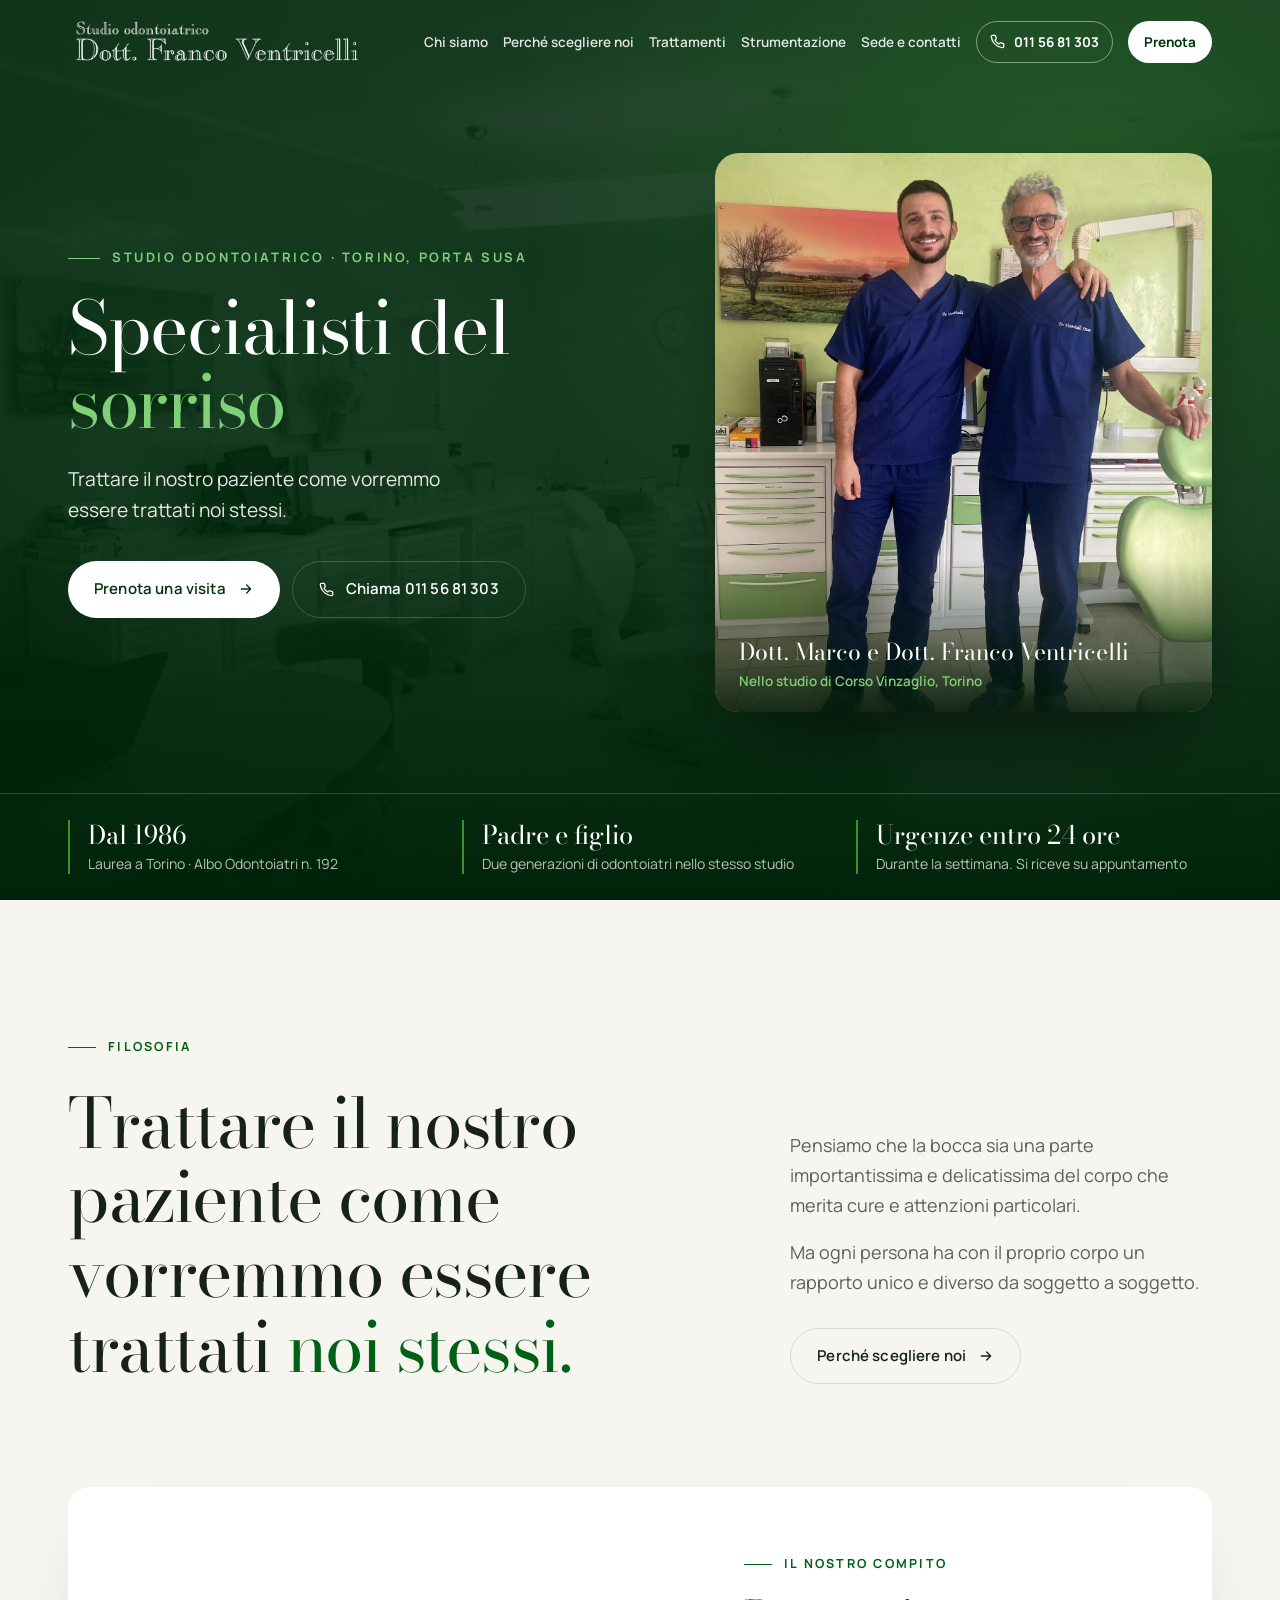
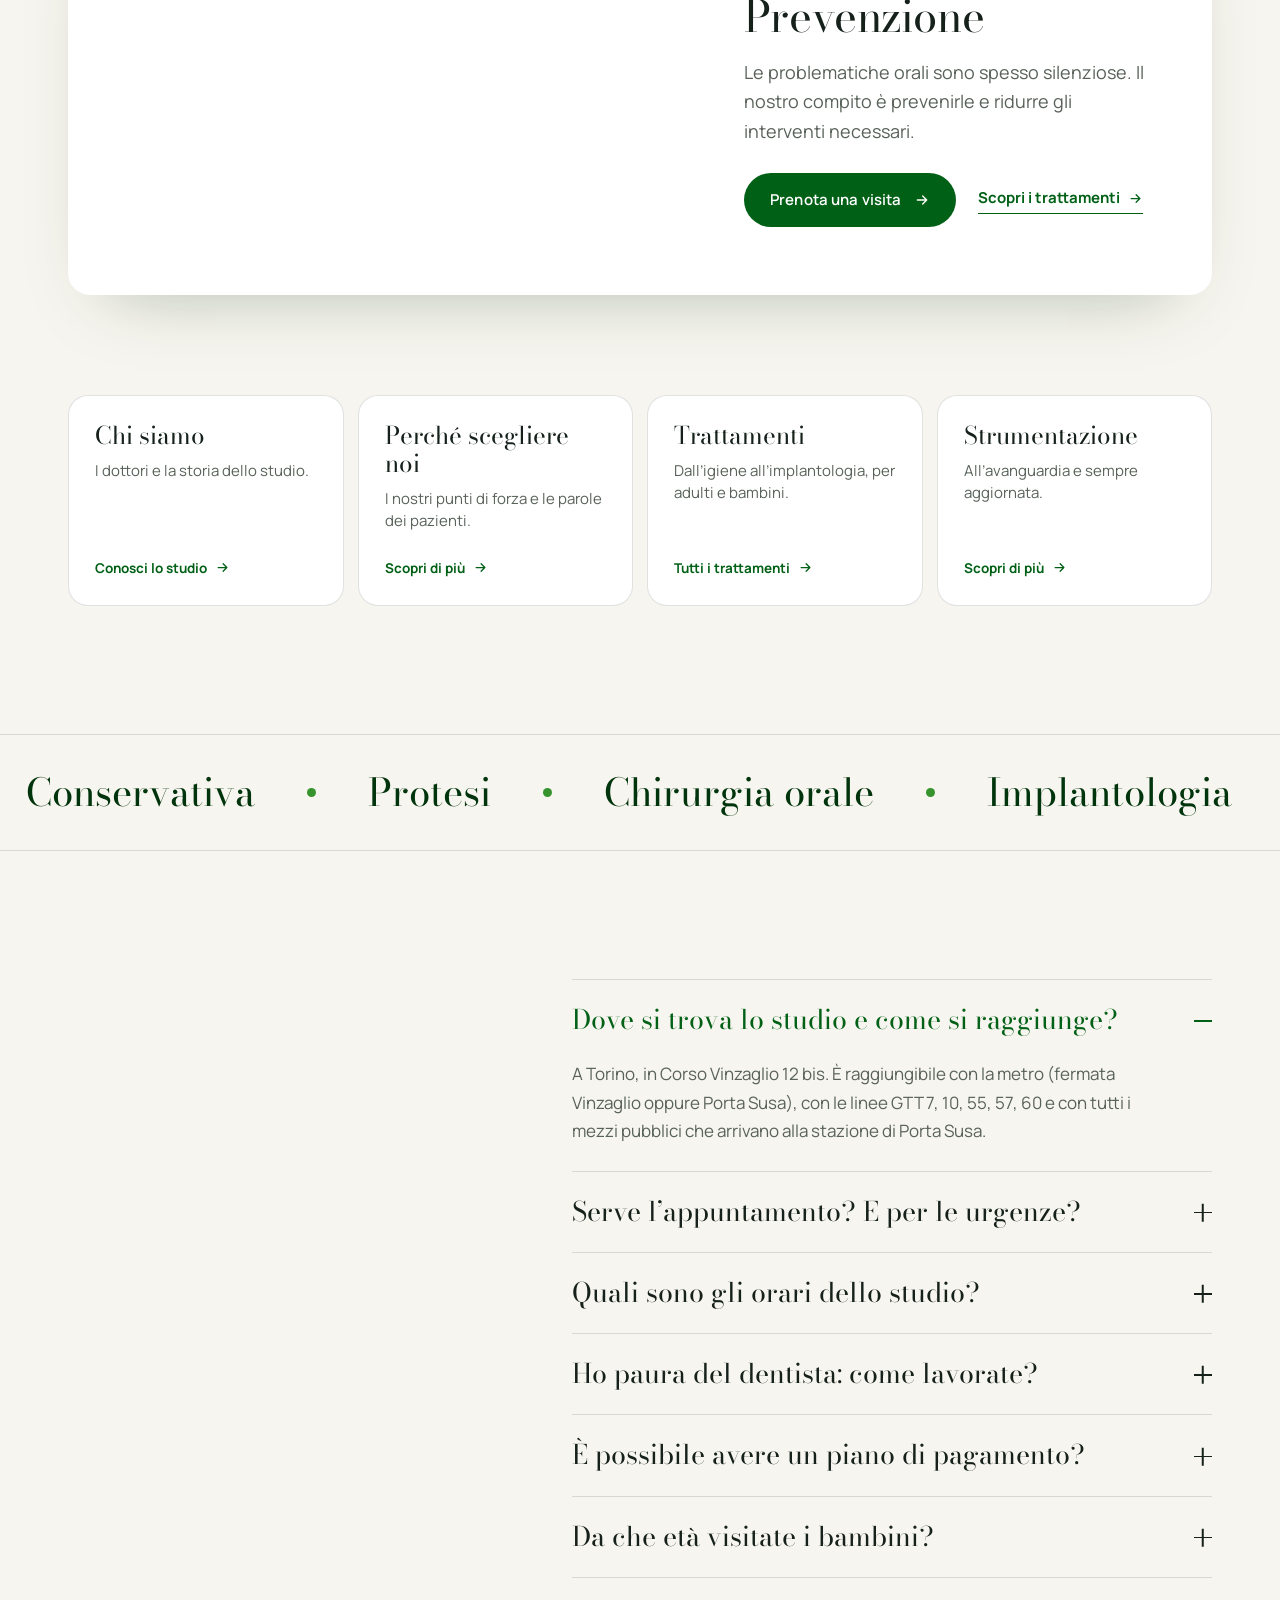
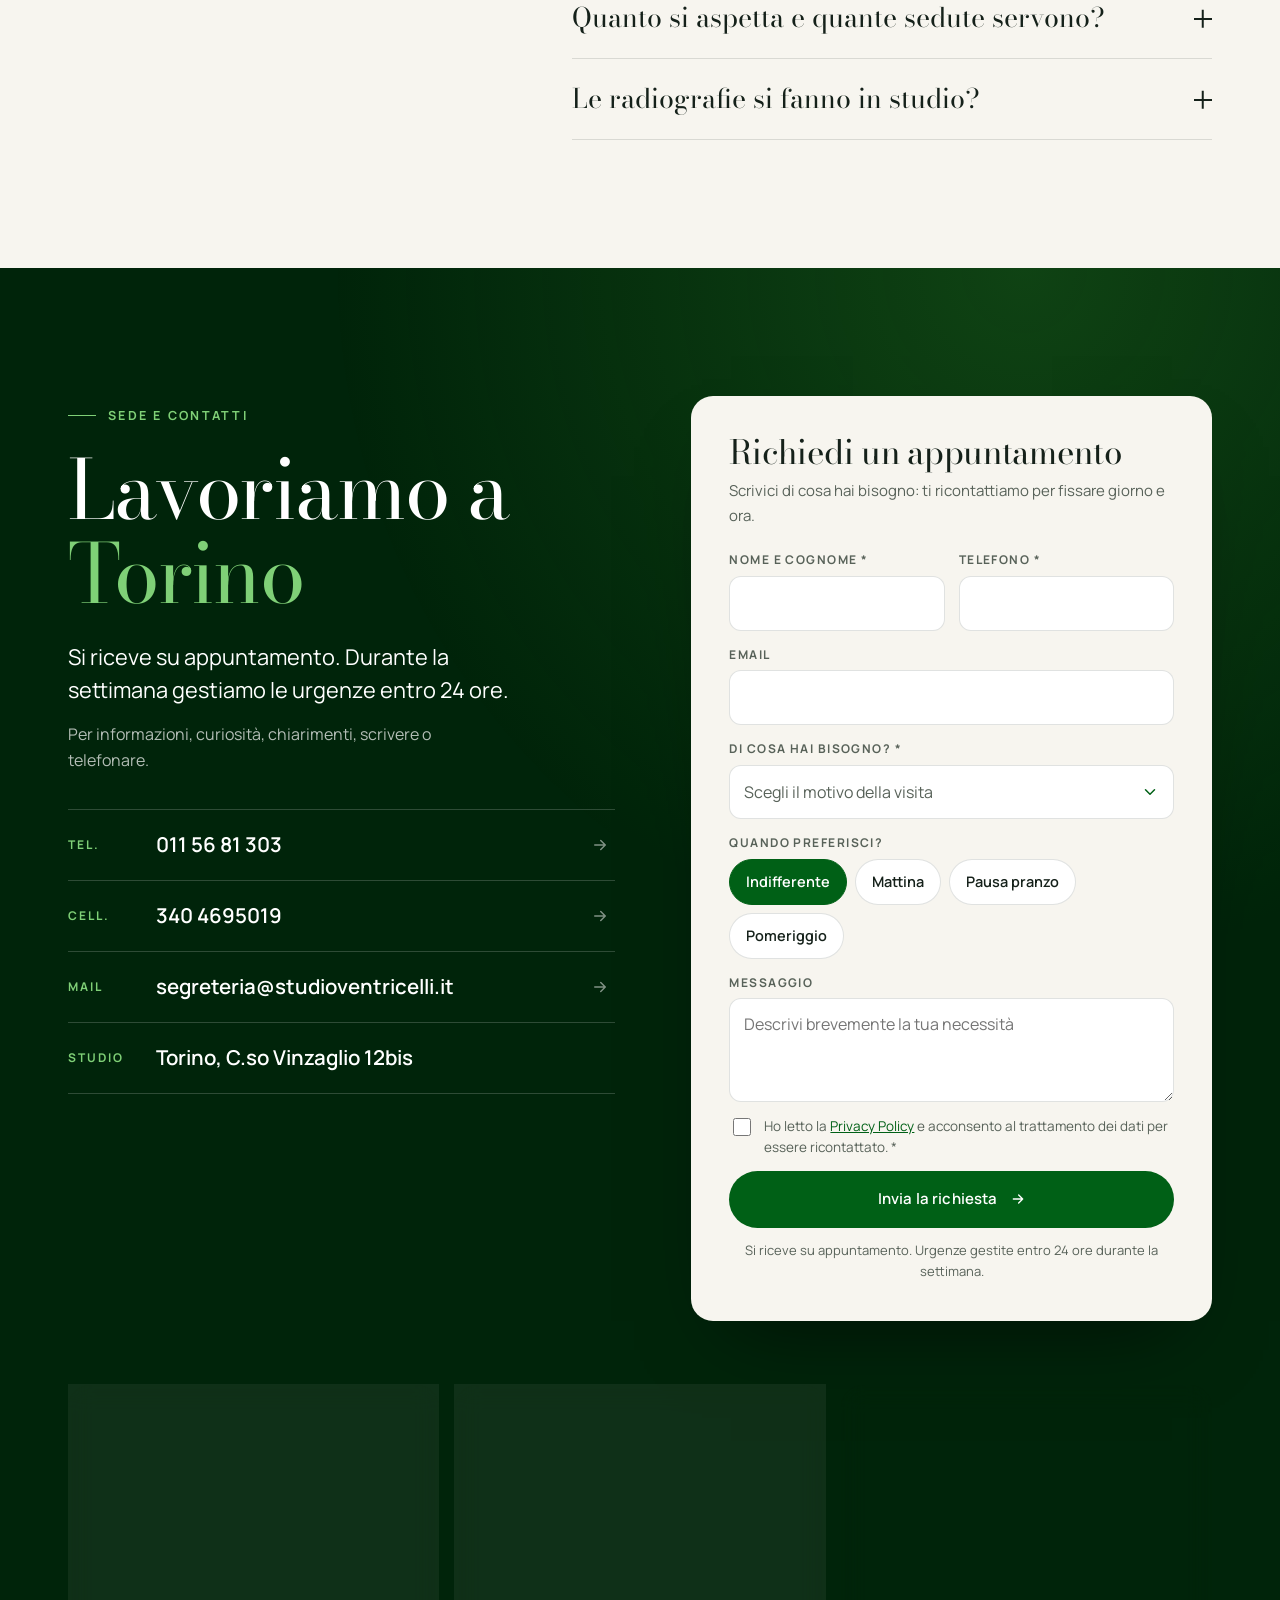
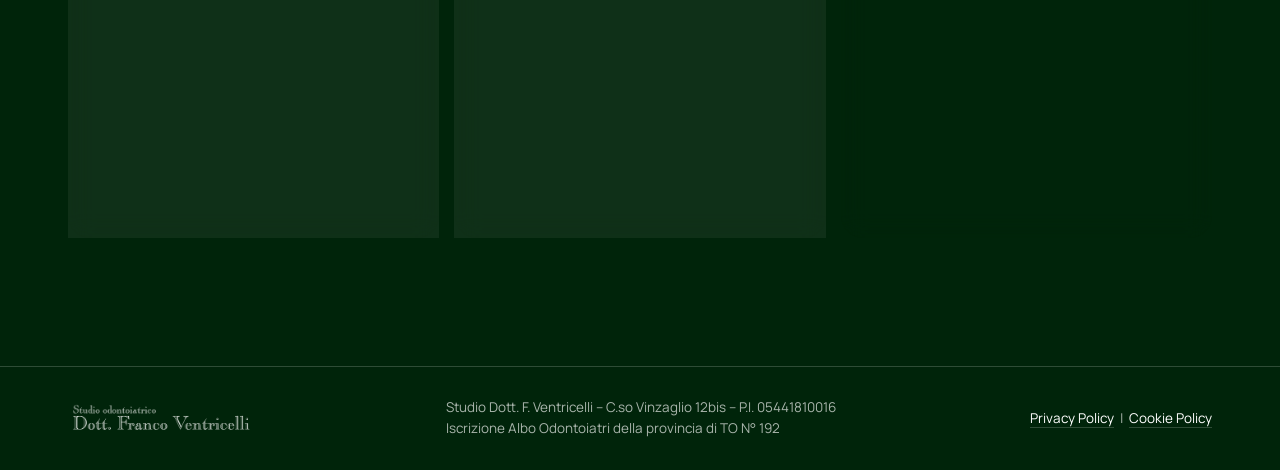
==== index.html @ 01afe58b "Home: aggiunta la sezione Prima di venire da noi Co-Authored-By: Claude Fable 5.2 <noreply@anthropic" ====
<!doctype html>
<html lang="it">
<head>
<meta charset="utf-8">
<meta name="viewport" content="width=device-width, initial-scale=1">
<title>Dentista a Torino, Porta Susa | Studio odontoiatrico Dott. Franco Ventricelli</title>
<meta name="description" content="Studio odontoiatrico a Torino in Corso Vinzaglio 12 bis, vicino a Porta Susa. Igiene, conservativa, protesi, implantologia, parodontologia, ortodonzia e pedodonzia. Si riceve su appuntamento, urgenze entro 24 ore.">
<!-- ANTEPRIMA: togliere la riga "robots" quando il sito va in produzione -->
<meta name="robots" content="noindex, nofollow">
<link rel="canonical" href="https://studioventricelli.it/">
<meta property="og:type" content="website">
<meta property="og:locale" content="it_IT">
<meta property="og:title" content="Dentista a Torino, Porta Susa | Studio odontoiatrico Dott. Franco Ventricelli">
<meta property="og:description" content="Studio odontoiatrico a Torino in Corso Vinzaglio 12 bis, vicino a Porta Susa. Igiene, conservativa, protesi, implantologia, parodontologia, ortodonzia e pedodonzia. Si riceve su appuntamento, urgenze entro 24 ore.">
<meta name="theme-color" content="#00240a">
<script type="application/ld+json">{"@context": "https://schema.org", "@type": "Dentist", "name": "Studio odontoiatrico Dott. Franco Ventricelli", "url": "https://studioventricelli.it/", "telephone": "+390115681303", "email": "segreteria@studioventricelli.it", "vatID": "05441810016", "address": {"@type": "PostalAddress", "streetAddress": "Corso Vinzaglio 12 bis", "addressLocality": "Torino", "addressRegion": "TO", "addressCountry": "IT"}, "openingHoursSpecification": [{"@type": "OpeningHoursSpecification", "dayOfWeek": ["Monday", "Wednesday", "Friday"], "opens": "09:00", "closes": "12:00"}, {"@type": "OpeningHoursSpecification", "dayOfWeek": ["Monday", "Wednesday", "Friday"], "opens": "13:00", "closes": "20:00"}, {"@type": "OpeningHoursSpecification", "dayOfWeek": "Tuesday", "opens": "12:30", "closes": "19:30"}, {"@type": "OpeningHoursSpecification", "dayOfWeek": "Thursday", "opens": "09:00", "closes": "14:00"}], "employee": [{"@type": "Person", "name": "Franco Ventricelli", "jobTitle": "Odontoiatra"}, {"@type": "Person", "name": "Marco Ventricelli", "jobTitle": "Odontoiatra"}, {"@type": "Person", "name": "Cristina Jayme", "jobTitle": "Ortodontista"}]}</script>
<link rel="preconnect" href="https://fonts.googleapis.com">
<link rel="preconnect" href="https://fonts.gstatic.com" crossorigin>
<link href="https://fonts.googleapis.com/css2?family=Bodoni+Moda:opsz,wght@6..96,400..600&family=Manrope:wght@400;500;600;700&display=swap" rel="stylesheet">
<link rel="stylesheet" href="style.css?v=4">
</head>
<body>

<div class="progress" id="progress"></div>
<header class="header" id="header">
  <div class="wrap">
    <a class="logo" href="index.html" aria-label="Studio odontoiatrico Dott. Franco Ventricelli – Home"><img src="img/logo.png" alt="Studio odontoiatrico Dott. Franco Ventricelli" width="900" height="146"></a>
    <nav class="nav" id="nav" aria-label="Navigazione principale">
      <a class="link" href="chi-siamo.html">Chi siamo</a>
      <a class="link" href="perche-scegliere-noi.html">Perché scegliere noi</a>
      <a class="link" href="trattamenti.html">Trattamenti</a>
      <a class="link" href="strumentazione.html">Strumentazione</a>
      <a class="link" href="contatti.html">Sede e contatti</a>
      <a class="call" href="tel:+390115681303"><svg viewBox="0 0 24 24" fill="none" stroke="currentColor" stroke-width="2" stroke-linecap="round" stroke-linejoin="round"><path d="M22 16.92v3a2 2 0 0 1-2.18 2 19.79 19.79 0 0 1-8.63-3.07 19.5 19.5 0 0 1-6-6 19.79 19.79 0 0 1-3.07-8.67A2 2 0 0 1 4.11 2h3a2 2 0 0 1 2 1.72 12.84 12.84 0 0 0 .7 2.81 2 2 0 0 1-.45 2.11L8.09 9.91a16 16 0 0 0 6 6l1.27-1.27a2 2 0 0 1 2.11-.45 12.84 12.84 0 0 0 2.81.7A2 2 0 0 1 22 16.92z"/></svg>011 56 81 303</a>
      <a class="book" href="#prenota">Prenota</a>
    </nav>
    <button class="burger" id="burger" aria-label="Apri il menu" aria-expanded="false" aria-controls="nav"><span></span><span></span></button>
  </div>
</header>

<main id="top">

<!-- HERO -->
<section class="hero" id="hero">
  <div class="wrap hero-main">
    <div class="hero-txt">
      <p class="kicker reveal">Studio odontoiatrico · Torino, Porta Susa</p>
      <h1 class="reveal" style="--d:.08s">Specialisti del <em>sorriso</em></h1>
      <p class="sub reveal" style="--d:.16s">Trattare il nostro paziente come vorremmo essere trattati noi stessi.</p>
      <div class="cta reveal" style="--d:.24s">
        <a class="btn btn-light" href="#prenota">Prenota una visita <svg viewBox="0 0 24 24" fill="none" stroke="currentColor" stroke-width="2" stroke-linecap="round" stroke-linejoin="round"><path d="M5 12h14M13 6l6 6-6 6"/></svg></a>
        <a class="btn btn-ghost" href="tel:+390115681303"><svg viewBox="0 0 24 24" fill="none" stroke="currentColor" stroke-width="2" stroke-linecap="round" stroke-linejoin="round"><path d="M22 16.92v3a2 2 0 0 1-2.18 2 19.79 19.79 0 0 1-8.63-3.07 19.5 19.5 0 0 1-6-6 19.79 19.79 0 0 1-3.07-8.67A2 2 0 0 1 4.11 2h3a2 2 0 0 1 2 1.72 12.84 12.84 0 0 0 .7 2.81 2 2 0 0 1-.45 2.11L8.09 9.91a16 16 0 0 0 6 6l1.27-1.27a2 2 0 0 1 2.11-.45 12.84 12.84 0 0 0 2.81.7A2 2 0 0 1 22 16.92z"/></svg> Chiama 011 56 81 303</a>
      </div>
    </div>
    <figure class="hero-photo reveal" style="--d:.2s">
      <img src="img/dottori-studio.jpg" alt="Il Dott. Marco Ventricelli e il Dott. Franco Ventricelli nello studio di Corso Vinzaglio" width="1400" height="1866" fetchpriority="high">
      <figcaption><b>Dott. Marco e Dott. Franco Ventricelli</b><span>Nello studio di Corso Vinzaglio, Torino</span></figcaption>
    </figure>
  </div>
  <div class="trust"><div class="wrap">
    <div><b>Dal 1986</b><span>Laurea a Torino · Albo Odontoiatri n.&nbsp;192</span></div>
    <div><b>Padre e figlio</b><span>Due generazioni di odontoiatri nello stesso studio</span></div>
    <div><b>Urgenze entro 24 ore</b><span>Durante la settimana. Si riceve su appuntamento</span></div>
  </div></div>
</section>

<!-- FILOSOFIA -->
<section class="pad" id="filosofia">
  <div class="wrap">
    <div class="filo-grid">
      <div>
        <span class="eyebrow reveal">Filosofia</span>
        <blockquote class="quote" id="quote">Trattare il nostro paziente come vorremmo essere trattati <span data-key>noi stessi.</span></blockquote>
      </div>
      <div class="filo-text reveal">
        <p>Pensiamo che la bocca sia una parte importantissima e delicatissima del corpo che merita cure e attenzioni particolari.</p>
        <p>Ma ogni persona ha con il proprio corpo un rapporto unico e diverso da soggetto a soggetto.</p>
        <a class="btn btn-line" href="perche-scegliere-noi.html">Perché scegliere noi <svg viewBox="0 0 24 24" fill="none" stroke="currentColor" stroke-width="2" stroke-linecap="round" stroke-linejoin="round"><path d="M5 12h14M13 6l6 6-6 6"/></svg></a>
      </div>
    </div>

    <div class="prev reveal">
      <figure><img src="img/prevenzione.jpg" alt="" data-parallax loading="lazy"></figure>
      <div class="body">
        <span class="eyebrow">Il nostro compito</span>
        <h3>Prevenzione</h3>
        <p>Le problematiche orali sono spesso silenziose. Il nostro compito è prevenirle e ridurre gli interventi necessari.</p>
        <div class="row-cta"><a class="btn btn-solid" href="#prenota">Prenota una visita <svg viewBox="0 0 24 24" fill="none" stroke="currentColor" stroke-width="2" stroke-linecap="round" stroke-linejoin="round"><path d="M5 12h14M13 6l6 6-6 6"/></svg></a><a class="tlink" href="trattamenti.html">Scopri i trattamenti <svg viewBox="0 0 24 24" fill="none" stroke="currentColor" stroke-width="2" stroke-linecap="round" stroke-linejoin="round"><path d="M5 12h14M13 6l6 6-6 6"/></svg></a></div>
      </div>
    </div>
    <div class="go">
      <a class="reveal" href="chi-siamo.html"><b>Chi siamo</b><span>I dottori e la storia dello studio.</span><i>Conosci lo studio <svg viewBox="0 0 24 24" fill="none" stroke="currentColor" stroke-width="2" stroke-linecap="round" stroke-linejoin="round"><path d="M5 12h14M13 6l6 6-6 6"/></svg></i></a>
      <a class="reveal" style="--d:.07s" href="perche-scegliere-noi.html"><b>Perché scegliere noi</b><span>I nostri punti di forza e le parole dei pazienti.</span><i>Scopri di più <svg viewBox="0 0 24 24" fill="none" stroke="currentColor" stroke-width="2" stroke-linecap="round" stroke-linejoin="round"><path d="M5 12h14M13 6l6 6-6 6"/></svg></i></a>
      <a class="reveal" style="--d:.14s" href="trattamenti.html"><b>Trattamenti</b><span>Dall’igiene all’implantologia, per adulti e bambini.</span><i>Tutti i trattamenti <svg viewBox="0 0 24 24" fill="none" stroke="currentColor" stroke-width="2" stroke-linecap="round" stroke-linejoin="round"><path d="M5 12h14M13 6l6 6-6 6"/></svg></i></a>
      <a class="reveal" style="--d:.21s" href="strumentazione.html"><b>Strumentazione</b><span>All’avanguardia e sempre aggiornata.</span><i>Scopri di più <svg viewBox="0 0 24 24" fill="none" stroke="currentColor" stroke-width="2" stroke-linecap="round" stroke-linejoin="round"><path d="M5 12h14M13 6l6 6-6 6"/></svg></i></a>
    </div>
  </div>
</section>

<!-- TRATTAMENTI: striscia scorrevole -->
<a class="marquee" href="trattamenti.html" aria-label="Tutti i trattamenti"><div class="track" aria-hidden="true"><span>Conservativa</span><span>Protesi</span><span>Chirurgia orale</span><span>Implantologia</span><span>Parodontologia</span><span>Estetica</span><span>Igiene e prevenzione</span><span>Pedodonzia</span><span>Ortodonzia</span><span>Conservativa</span><span>Protesi</span><span>Chirurgia orale</span><span>Implantologia</span><span>Parodontologia</span><span>Estetica</span><span>Igiene e prevenzione</span><span>Pedodonzia</span><span>Ortodonzia</span></div></a>

<!-- FAQ -->
<section class="pad" id="faq">
  <div class="wrap faq-grid">
    <div class="side">
      <span class="eyebrow reveal">Domande frequenti</span>
      <h2 class="h2 reveal">Prima di venire <em>da noi</em></h2>
      <p class="reveal">Non trovi la risposta? Scrivi o telefona alla segreteria.</p>
      <a class="btn btn-line reveal" href="#prenota" style="margin-top:24px">Prenota una visita</a>
    </div>
    <div class="faq reveal">
        <details name="faq" open><summary>Dove si trova lo studio e come si raggiunge?<i></i></summary><div>A Torino, in Corso Vinzaglio 12 bis. È raggiungibile con la metro (fermata Vinzaglio oppure Porta Susa), con le linee GTT 7, 10, 55, 57, 60 e con tutti i mezzi pubblici che arrivano alla stazione di Porta Susa.</div></details>
        <details name="faq"><summary>Serve l’appuntamento? E per le urgenze?<i></i></summary><div>Si riceve su appuntamento. Durante la settimana gestiamo le urgenze entro 24 ore: telefona allo 011 56 81 303 o al 340 4695019.</div></details>
        <details name="faq"><summary>Quali sono gli orari dello studio?<i></i></summary><div>Lunedì, mercoledì e venerdì 09.00 – 12.00 e 13.00 – 20.00. Martedì 12.30 – 19.30. Giovedì 09.00 – 14.00.</div></details>
        <details name="faq"><summary>Ho paura del dentista: come lavorate?<i></i></summary><div>Abbiamo notevole esperienza nel trattamento di pazienti ansiosi e odontofobici. Spieghiamo i piani di cura in modo che siano comprensibili e condivisi: in questo modo si limitano gli imprevisti e si evitano brutte sorprese.</div></details>
        <details name="faq"><summary>È possibile avere un piano di pagamento?<i></i></summary><div>Sì, i piani di pagamento sono personalizzabili. Contattaci per saperne di più.</div></details>
        <details name="faq"><summary>Da che età visitate i bambini?<i></i></summary><div>A partire dai 6 anni: prevenzione della carie con istruzione all’igiene, pulizia dei denti, sigillatura dei solchi, fluoroprofilassi topica e consigli di igiene alimentare, oltre alla cura delle carie dei denti da latte e all’intercettazione precoce delle malocclusioni.</div></details>
        <details name="faq"><summary>Quanto si aspetta e quante sedute servono?<i></i></summary><div>Nei nostri studi le attese sono limitatissime se non nulle. Se lo richiedi diamo appuntamenti “lunghi” per limitare il numero di sedute necessarie, e ti ricordiamo via SMS giorno e ora degli appuntamenti.</div></details>
        <details name="faq"><summary>Le radiografie si fanno in studio?<i></i></summary><div>Sì. La radiovideografia endorale riduce il tempo di esposizione ai raggi X anche di 7 volte rispetto alle tecniche tradizionali con pellicola, e nello studio di Torino disponiamo di ortopantomografo digitale per le radiografie panoramiche, senza doversi recare in appositi centri.</div></details>
    </div>
  </div>
</section>

<!-- CONTATTI -->
<section class="pad contact" id="contatti">
  <div class="wrap">
    <div class="c-grid">
      <div>
        <span class="eyebrow reveal" style="color:var(--leaf-bright)">Sede e contatti</span>
        <h2 class="reveal">Lavoriamo a <em>Torino</em></h2>
        <p class="lead reveal">Si riceve su appuntamento. Durante la settimana gestiamo le urgenze entro 24 ore.</p>
        <p class="sm reveal">Per informazioni, curiosità, chiarimenti, scrivere o telefonare.</p>
        <div class="c-rows reveal">
          <a href="tel:+390115681303"><span class="k">Tel.</span><span class="v">011 56 81 303</span><svg viewBox="0 0 24 24" fill="none" stroke="currentColor" stroke-width="2" stroke-linecap="round" stroke-linejoin="round"><path d="M5 12h14M13 6l6 6-6 6"/></svg></a>
          <a href="tel:+393404695019"><span class="k">Cell.</span><span class="v">340 4695019</span><svg viewBox="0 0 24 24" fill="none" stroke="currentColor" stroke-width="2" stroke-linecap="round" stroke-linejoin="round"><path d="M5 12h14M13 6l6 6-6 6"/></svg></a>
          <a href="mailto:segreteria@studioventricelli.it"><span class="k">Mail</span><span class="v">segreteria@studioventricelli.it</span><svg viewBox="0 0 24 24" fill="none" stroke="currentColor" stroke-width="2" stroke-linecap="round" stroke-linejoin="round"><path d="M5 12h14M13 6l6 6-6 6"/></svg></a>
          <div class="row"><span class="k">Studio</span><span class="v">Torino, C.so Vinzaglio 12bis</span><span></span></div>
        </div>
      </div>

      <div class="form reveal" id="formCard"><span id="prenota" style="position:absolute;margin-top:-120px"></span>
        <form id="apptForm" novalidate>
          <h3>Richiedi un appuntamento</h3>
          <p class="hint">Scrivici di cosa hai bisogno: ti ricontattiamo per fissare giorno e ora.</p>
          <div class="grid">
            <label class="field"><span>Nome e cognome *</span><input name="nome" autocomplete="name" required></label>
            <label class="field"><span>Telefono *</span><input name="tel" type="tel" inputmode="tel" autocomplete="tel" required></label>
            <label class="field full"><span>Email</span><input name="email" type="email" autocomplete="email"></label>
            <label class="field full"><span>Di cosa hai bisogno? *</span>
              <select name="motivo" required>
                <option value="" disabled selected>Scegli il motivo della visita</option>
                <optgroup label="Visite">
                  <option>Prima visita</option>
                  <option>Visita di controllo</option>
                  <option>Urgenza / mal di denti</option>
                  <option>Visita per bambini (pedodonzia)</option>
                </optgroup>
                <optgroup label="Igiene e prevenzione">
                  <option>Igiene orale / detartrasi</option>
                  <option>Sbiancamento dei denti</option>
                </optgroup>
                <optgroup label="Cure">
                  <option>Carie / otturazione</option>
                  <option>Devitalizzazione</option>
                  <option>Gengive / parodontologia</option>
                  <option>Estrazione / chirurgia orale</option>
                </optgroup>
                <optgroup label="Riabilitazione ed estetica">
                  <option>Impianti</option>
                  <option>Protesi, corone e ponti</option>
                  <option>Faccette / estetica del sorriso</option>
                  <option>Ortodonzia / apparecchio</option>
                </optgroup>
                <option>Altro</option>
              </select>
            </label>
            <fieldset class="field full"><legend>Quando preferisci?</legend>
              <div class="chips" style="margin-top:6px">
                <label><input type="radio" name="fascia" value="Indifferente" checked><span>Indifferente</span></label>
                <label><input type="radio" name="fascia" value="Mattina"><span>Mattina</span></label>
                <label><input type="radio" name="fascia" value="Pausa pranzo"><span>Pausa pranzo</span></label>
                <label><input type="radio" name="fascia" value="Pomeriggio"><span>Pomeriggio</span></label>
              </div>
            </fieldset>
            <label class="field full"><span>Messaggio</span><textarea name="msg" placeholder="Descrivi brevemente la tua necessità"></textarea></label>
            <label class="consent full"><input type="checkbox" name="privacy" required><span>Ho letto la <a href="https://www.iubenda.com/privacy-policy/27138516" target="_blank" rel="noopener">Privacy Policy</a> e acconsento al trattamento dei dati per essere ricontattato. *</span></label>
            <button class="btn btn-solid full" type="submit">Invia la richiesta <svg viewBox="0 0 24 24" fill="none" stroke="currentColor" stroke-width="2" stroke-linecap="round" stroke-linejoin="round"><path d="M5 12h14M13 6l6 6-6 6"/></svg></button>
            <p class="note full" id="formNote">Si riceve su appuntamento. Urgenze gestite entro 24 ore durante la settimana.</p>
          </div>
        </form>
        <div class="done" role="status">
          <div class="ok"><svg viewBox="0 0 24 24" fill="none" stroke="currentColor" stroke-width="2.4" stroke-linecap="round" stroke-linejoin="round"><path d="M5 12.5l4.5 4.5L19 7.5"/></svg></div>
          <h3>Richiesta pronta</h3>
          <p>Si è aperta la tua app di posta con il messaggio già compilato: premi Invia per farlo arrivare alla segreteria.</p>
          <button class="btn btn-line" type="button" id="formAgain">Scrivi un altro messaggio</button>
        </div>
      </div>
    </div>

    <div class="c-row2">
      <div class="panel-card reveal">
        <div class="hours">
          <div class="top"><b>Orari</b><span class="status" id="status">—</span></div>
          <ul id="hours">
            <li data-d="1"><span>Lunedì</span><span>09.00 – 12.00<br>13.00 – 20.00</span></li>
            <li data-d="2"><span>Martedì</span><span>12.30 – 19.30</span></li>
            <li data-d="3"><span>Mercoledì</span><span>09.00 – 12.00<br>13.00 – 20.00</span></li>
            <li data-d="4"><span>Giovedì</span><span>09.00 – 14.00</span></li>
            <li data-d="5"><span>Venerdì</span><span>09.00 – 12.00<br>13.00 – 20.00</span></li>
          </ul>
        </div>
      </div>

      <div class="panel-card reveal" style="--d:.08s">
        <div class="reach">
          <b>Come raggiungerci</b>
          <ul>
            <li><span class="ic"><svg viewBox="0 0 24 24" fill="none" stroke="currentColor" stroke-width="1.8" stroke-linecap="round" stroke-linejoin="round"><rect x="5" y="3" width="14" height="14" rx="3"/><path d="M5 11h14M9 21l1.5-4M15 21l-1.5-4"/><circle cx="9" cy="14" r=".6" fill="currentColor"/><circle cx="15" cy="14" r=".6" fill="currentColor"/></svg></span>
              <div><span class="k">Metro</span><p>Fermata <strong>Vinzaglio</strong> oppure <strong>Porta Susa</strong></p></div></li>
            <li><span class="ic"><svg viewBox="0 0 24 24" fill="none" stroke="currentColor" stroke-width="1.8" stroke-linecap="round" stroke-linejoin="round"><rect x="4" y="4" width="16" height="13" rx="2.5"/><path d="M4 11h16M8 17v2.5M16 17v2.5"/><circle cx="8" cy="14" r=".6" fill="currentColor"/><circle cx="16" cy="14" r=".6" fill="currentColor"/></svg></span>
              <div><span class="k">Linee GTT</span><p>Fermano vicino allo studio le linee</p>
                <div class="badges" aria-label="Linee 7, 10, 55, 57 e 60"><span>7</span><span>10</span><span>55</span><span>57</span><span>60</span></div></div></li>
            <li><span class="ic"><svg viewBox="0 0 24 24" fill="none" stroke="currentColor" stroke-width="1.8" stroke-linecap="round" stroke-linejoin="round"><path d="M4 20h16M6 20V9l6-5 6 5v11M10 20v-5h4v5"/></svg></span>
              <div><span class="k">Stazione</span><p>Tutti i mezzi pubblici che arrivano alla stazione di <strong>Porta Susa</strong></p></div></li>
          </ul>
        </div>
      </div>

      <div class="panel-card reveal" style="--d:.16s">
        <div class="map" id="map">
          <img src="img/studio-sala.jpg" alt="Una sala dello studio di Torino" loading="lazy">
          <div class="ov">
            <b>Corso Vinzaglio 12 bis<br>Torino</b>
            <div class="btns">
              <button class="btn btn-light" id="mapBtn">Mostra la mappa</button>
              <a class="btn btn-ghost" href="https://www.google.com/maps/search/?api=1&query=Corso+Vinzaglio+12bis+Torino" target="_blank" rel="noopener">Indicazioni</a>
            </div>
          </div>
        </div>
      </div>
    </div>
  </div>
</section>
</main>

<footer class="footer">
  <div class="wrap">
    <img src="img/logo.png" alt="Studio odontoiatrico Dott. Franco Ventricelli" width="900" height="146">
    <p>Studio Dott. F. Ventricelli – C.so Vinzaglio 12bis – P.I. 05441810016<br>Iscrizione Albo Odontoiatri della provincia di TO N° 192</p>
    <p><a href="https://www.iubenda.com/privacy-policy/27138516" target="_blank" rel="noopener">Privacy Policy</a> &nbsp;|&nbsp; <a href="https://www.iubenda.com/privacy-policy/27138516/cookie-policy" target="_blank" rel="noopener">Cookie Policy</a></p>
  </div>
</footer>

<a class="fab" id="fab" href="tel:+390115681303"><svg viewBox="0 0 24 24" fill="none" stroke="currentColor" stroke-width="2" stroke-linecap="round" stroke-linejoin="round"><path d="M22 16.92v3a2 2 0 0 1-2.18 2 19.79 19.79 0 0 1-8.63-3.07 19.5 19.5 0 0 1-6-6 19.79 19.79 0 0 1-3.07-8.67A2 2 0 0 1 4.11 2h3a2 2 0 0 1 2 1.72 12.84 12.84 0 0 0 .7 2.81 2 2 0 0 1-.45 2.11L8.09 9.91a16 16 0 0 0 6 6l1.27-1.27a2 2 0 0 1 2.11-.45 12.84 12.84 0 0 0 2.81.7A2 2 0 0 1 22 16.92z"/></svg>011 56 81 303</a>

<script src="main.js?v=4"></script>
</body>
</html>
---- style.css ----
:root{
  --green:#006016;
  --green-deep:#00340c;
  --green-night:#00240a;
  --leaf:#36932d;
  --leaf-bright:#7fd077;
  --mint:#e7efe3;
  --paper:#f7f5ef;
  --white:#fff;
  --ink:#15211a;
  --muted:#586259;
  --line:rgba(21,33,26,.13);
  --line-light:rgba(255,255,255,.18);
  --serif:"Bodoni Moda",Georgia,"Times New Roman",serif;
  --sans:"Manrope",system-ui,-apple-system,"Segoe UI",sans-serif;
  --wrap:1240px;
  --gut:clamp(20px,4vw,48px);
  --ease:cubic-bezier(.2,.7,.2,1);
}
*,*::before,*::after{box-sizing:border-box}
html{scroll-behavior:smooth;scroll-padding-top:84px;-webkit-text-size-adjust:100%}
body{margin:0;background:var(--paper);color:var(--ink);font-family:var(--sans);font-size:17px;line-height:1.65;overflow-x:hidden;font-variation-settings:"opsz" 26}
.hero h1,.quote,.contact h2{font-variation-settings:"opsz" 54}
img{display:block;max-width:100%}
a{color:inherit;text-decoration:none}
button{font:inherit;color:inherit;background:none;border:0;padding:0;cursor:pointer}
h1,h2,h3,h4,p,ul,ol,blockquote,figure{margin:0;padding:0}
ul,ol{list-style:none}
:focus-visible{outline:2px solid var(--leaf);outline-offset:3px;border-radius:4px}
.wrap{width:100%;max-width:var(--wrap);margin-inline:auto;padding-inline:var(--gut)}
.serif{font-family:var(--serif)}
.eyebrow{display:inline-flex;align-items:center;gap:12px;font-size:12.5px;font-weight:700;letter-spacing:.18em;text-transform:uppercase;color:var(--green)}
.eyebrow::before{content:"";width:28px;height:1px;background:currentColor}
.on-dark .eyebrow{color:var(--leaf-bright)}
.h2{font-family:var(--serif);font-weight:400;font-size:clamp(34px,4.6vw,60px);line-height:1.06;letter-spacing:-.015em;text-wrap:balance}
.h2 em{font-style:italic;color:var(--green)}
.on-dark .h2 em{color:var(--leaf-bright)}
section{position:relative}
.pad{padding-block:clamp(72px,10vw,140px)}

/* reveal */
.reveal{opacity:0;transform:translateY(26px);transition:opacity .9s var(--ease),transform .9s var(--ease);transition-delay:var(--d,0s)}
.reveal.in{opacity:1;transform:none}

/* buttons */
.btn{display:inline-flex;align-items:center;gap:12px;padding:15px 26px;border-radius:999px;font-weight:600;font-size:15px;letter-spacing:.01em;transition:background .3s,color .3s,border-color .3s,transform .3s var(--ease)}
.btn svg{width:16px;height:16px;transition:transform .35s var(--ease)}
.btn:hover svg{transform:translateX(4px)}
.btn-solid{background:var(--green);color:#fff}
.btn-solid:hover{background:var(--green-deep)}
.btn-light{background:#fff;color:var(--green-deep)}
.btn-light:hover{background:var(--mint)}
.btn-ghost{border:1px solid var(--line-light);color:#fff}
.btn-ghost:hover{background:rgba(255,255,255,.1);border-color:rgba(255,255,255,.4)}
.btn-line{border:1px solid var(--line);color:var(--ink)}
.btn-line:hover{border-color:var(--green);color:var(--green)}

/* ───────── header ───────── */
.progress{position:fixed;inset:0 0 auto 0;height:3px;z-index:60;background:var(--leaf);transform-origin:0 50%;transform:scaleX(0)}
.header{position:fixed;inset:0 0 auto 0;z-index:50;transition:background .4s,box-shadow .4s,color .4s;color:#fff}
.header .wrap{display:flex;align-items:center;justify-content:space-between;gap:24px;height:84px;transition:height .4s var(--ease)}
.logo img{height:52px;width:auto;filter:brightness(0) invert(1);transition:filter .4s,height .4s var(--ease)}
.header.solid{background:rgba(247,245,239,.9);backdrop-filter:blur(14px) saturate(1.3);-webkit-backdrop-filter:blur(14px) saturate(1.3);box-shadow:0 1px 0 var(--line);color:var(--ink)}
.header.solid .wrap{height:68px}
.header.solid .logo img{filter:none;height:44px}
.nav{display:flex;align-items:center;gap:clamp(14px,2vw,30px)}
.nav a{white-space:nowrap}
.logo{flex:none}
.nav a.link{position:relative;font-size:14.5px;font-weight:600;padding:8px 0;opacity:.88;transition:opacity .2s,color .2s}
.nav a.link::after{content:"";position:absolute;left:0;right:0;bottom:2px;height:1.5px;background:currentColor;transform:scaleX(0);transform-origin:0 50%;transition:transform .4s var(--ease)}
.nav a.link:hover,.nav a.link.active{opacity:1}
.nav a.link.active::after,.nav a.link:hover::after{transform:scaleX(1)}
.header.solid .nav a.link.active{color:var(--green)}
.nav .call{display:inline-flex;align-items:center;gap:9px;padding:10px 18px;border-radius:999px;font-size:14.5px;font-weight:700;border:1px solid rgba(255,255,255,.45);transition:all .3s}
.nav .call svg{width:15px;height:15px}
.nav .call:hover{background:#fff;color:var(--green-deep)}
.header.solid .nav .call{background:var(--green);border-color:var(--green);color:#fff}
.header.solid .nav .call:hover{background:var(--green-deep)}
.burger{display:none;width:44px;height:44px;border-radius:50%;position:relative}
.burger span{position:absolute;left:11px;right:11px;height:1.5px;background:currentColor;transition:transform .4s var(--ease),top .4s var(--ease)}
.burger span:nth-child(1){top:17px}.burger span:nth-child(2){top:26px}
.menu-open .burger span:nth-child(1){top:21.5px;transform:rotate(45deg)}
.menu-open .burger span:nth-child(2){top:21.5px;transform:rotate(-45deg)}

/* ───────── hero ───────── */
.hero{min-height:min(100svh,960px);background:var(--green-night);color:#fff;overflow:hidden;display:flex;flex-direction:column}
.hero::before{content:"";position:absolute;inset:0;background:url(img/studio-sala.jpg) center/cover;opacity:.13;mix-blend-mode:luminosity}
.hero::after{content:"";position:absolute;inset:0;background:radial-gradient(70% 80% at 85% 20%,rgba(54,147,45,.3),transparent 65%),linear-gradient(0deg,var(--green-night) 0%,transparent 40%)}
.hero>*{position:relative;z-index:1}
.hero-main{flex:1 0 auto;display:grid;grid-template-columns:minmax(0,1.08fr) minmax(0,.92fr);gap:clamp(32px,5vw,84px);align-items:center;padding-top:116px;padding-bottom:44px}
.hero .kicker{font-size:13px;font-weight:700;letter-spacing:.2em;text-transform:uppercase;color:var(--leaf-bright);display:flex;align-items:center;gap:12px;margin-bottom:22px}
.hero .kicker::before{content:"";width:32px;height:1px;background:currentColor;flex:none}
.hero h1{font-family:var(--serif);font-weight:400;font-size:clamp(44px,5.7vw,86px);line-height:1.02;letter-spacing:-.02em}
.hero h1 em{font-style:italic;color:var(--leaf-bright);display:block}
.hero .sub{margin-top:24px;font-size:clamp(17px,1.5vw,20px);opacity:.9;max-width:36ch}
.hero .cta{margin-top:34px;display:flex;flex-wrap:wrap;gap:12px}
.hero-photo{position:relative;border-radius:24px;overflow:hidden;aspect-ratio:4/4.5;max-height:min(66svh,640px);width:100%;justify-self:end;box-shadow:0 40px 80px -30px rgba(0,0,0,.65);background:var(--green-deep)}
.hero-photo img{width:100%;height:100%;object-fit:cover;object-position:50% 22%;transition:transform 1.6s var(--ease)}
.hero-photo:hover img{transform:scale(1.03)}
.hero-photo figcaption{position:absolute;left:0;right:0;bottom:0;padding:80px 24px 20px;background:linear-gradient(0deg,rgba(0,26,7,.88),rgba(0,26,7,0))}
.hero-photo figcaption b{display:block;font-family:var(--serif);font-weight:400;font-size:clamp(19px,1.8vw,24px);line-height:1.15}
.hero-photo figcaption span{display:block;margin-top:4px;font-size:13.5px;color:var(--leaf-bright);font-weight:600}
.trust{border-top:1px solid var(--line-light)}
.trust .wrap{display:grid;grid-template-columns:repeat(3,minmax(0,1fr));gap:clamp(18px,3vw,48px);padding-block:26px}
.trust .wrap>div{padding-left:18px;border-left:2px solid var(--leaf)}
.trust b{display:block;font-family:var(--serif);font-weight:400;font-size:clamp(21px,2vw,27px);line-height:1.15}
.trust span{display:block;text-wrap:balance;margin-top:4px;font-size:14px;color:rgba(255,255,255,.72);line-height:1.45}


/* ───────── filosofia ───────── */
.filo-grid{display:grid;grid-template-columns:minmax(0,1.5fr) minmax(0,1fr);gap:clamp(40px,7vw,110px);align-items:end}
.quote{font-family:var(--serif);font-weight:400;font-size:clamp(34px,5.4vw,78px);line-height:1.08;letter-spacing:-.02em;margin-top:28px}
.quote .w{opacity:.14;transition:opacity .35s ease}
.quote .w.lit{opacity:1}
.quote .w.key{font-style:italic;color:var(--green)}
.filo-text p{color:var(--muted);font-size:18px}
.filo-text p+p{margin-top:18px}
.filo-text .btn{margin-top:30px}
.prev{margin-top:clamp(56px,8vw,110px);display:grid;grid-template-columns:minmax(0,1.15fr) minmax(0,1fr);background:var(--white);border-radius:22px;overflow:hidden;box-shadow:0 30px 70px -40px rgba(0,52,12,.35)}
.prev figure{overflow:hidden;min-height:340px}
.prev img{width:100%;height:112%;object-fit:cover;will-change:transform}
.prev .body{padding:clamp(30px,5vw,68px);display:flex;flex-direction:column;justify-content:center;gap:18px}
.prev h3{font-family:var(--serif);font-weight:400;font-size:clamp(30px,3.4vw,46px);line-height:1.08;letter-spacing:-.01em}
.prev p{color:var(--muted);font-size:18px;max-width:38ch}

/* ───────── marquee ───────── */
.marquee{overflow:hidden;border-block:1px solid var(--line);padding-block:26px;background:var(--paper)}
.marquee .track{display:flex;width:max-content;animation:slide 48s linear infinite}
.marquee:hover .track{animation-play-state:paused}
.marquee span{font-family:var(--serif);font-size:clamp(24px,3vw,40px);font-weight:400;font-style:italic;white-space:nowrap;padding-inline:26px;display:inline-flex;align-items:center;gap:52px;color:var(--green-deep)}
.marquee span::after{content:"";width:9px;height:9px;border-radius:50%;background:var(--leaf)}
@keyframes slide{to{transform:translateX(-50%)}}

/* ───────── chi siamo ───────── */
.head{display:flex;align-items:end;justify-content:space-between;gap:32px;flex-wrap:wrap;margin-bottom:clamp(36px,5vw,64px)}
.head .h2{margin-top:20px;max-width:18ch}
.head .lead{color:var(--muted);max-width:40ch;font-size:17px}
.on-dark .head .lead{color:rgba(255,255,255,.72)}
.team{display:flex;gap:14px;height:730px}
.doc{position:relative;flex:1 1 0;min-width:0;border-radius:20px;overflow:hidden;background:var(--green-deep);color:#fff;cursor:pointer;transition:flex-grow .8s var(--ease)}
.doc.on{flex-grow:3.6;cursor:default}
.doc .ph{position:absolute;inset:0 auto 0 0;width:100%;transition:width .8s var(--ease)}
.doc.on .ph{width:38%}
.doc .ph img{width:100%;height:100%;object-fit:cover;object-position:var(--pos,50% 20%);transition:transform 1.2s var(--ease),filter .6s}
.doc:not(.on) .ph img{filter:saturate(.85) brightness(.88)}
.doc:not(.on):hover .ph img{transform:scale(1.04);filter:none}
.doc .tag{position:absolute;left:0;right:0;bottom:0;padding:70px 22px 22px;background:linear-gradient(0deg,rgba(0,26,7,.88),rgba(0,26,7,0));display:flex;align-items:end;justify-content:space-between;gap:12px;transition:opacity .4s}
.doc .tag b{font-family:var(--serif);font-weight:400;font-size:22px;line-height:1.15}
.doc .tag i{flex:none;width:40px;height:40px;border-radius:50%;border:1px solid rgba(255,255,255,.5);display:grid;place-items:center;font-style:normal;font-size:20px;line-height:1;transition:background .3s,color .3s}
.doc:hover .tag i{background:#fff;color:var(--green-deep)}
.doc.on .tag{opacity:0;pointer-events:none}
.doc .bio{position:absolute;inset:0 0 0 38%;padding:clamp(26px,3vw,46px);display:flex;flex-direction:column;gap:14px;opacity:0;transform:translateX(24px);pointer-events:none;transition:opacity .4s,transform .6s var(--ease);overflow:auto}
.doc.on .bio{opacity:1;transform:none;pointer-events:auto;transition-delay:.35s}
.doc .bio>:first-child{margin-top:auto}.doc .bio>:last-child{margin-bottom:auto}
.doc .bio .n{font-size:12.5px;font-weight:700;letter-spacing:.18em;color:var(--leaf-bright)}
.doc .bio h3{font-family:var(--serif);font-weight:400;font-size:clamp(28px,2.9vw,42px);line-height:1.05;letter-spacing:-.01em}
.doc .bio p{font-size:14.5px;line-height:1.62;color:rgba(255,255,255,.82)}

/* ───────── perché scegliere noi ───────── */
.why{background:var(--mint)}
.why-grid{display:grid;grid-template-columns:minmax(0,1fr) minmax(0,1.05fr);gap:clamp(32px,6vw,90px);align-items:start}
.why-vis{position:sticky;top:104px;aspect-ratio:4/4.6;border-radius:22px;overflow:hidden;background:var(--green-deep)}
.why-vis img{position:absolute;inset:0;width:100%;height:100%;object-fit:cover;opacity:0;transform:scale(1.07);transition:opacity .8s ease,transform 1.6s var(--ease)}
.why-vis img.on{opacity:1;transform:none}
.why-vis .count{position:absolute;left:22px;bottom:20px;z-index:2;color:#fff;font-family:var(--serif);font-size:15px;letter-spacing:.06em;padding:8px 16px;border-radius:999px;background:rgba(0,36,10,.55);backdrop-filter:blur(8px);-webkit-backdrop-filter:blur(8px)}
.why-list li{border-top:1px solid var(--line)}
.why-list li:last-child{border-bottom:1px solid var(--line)}
.why-list button{width:100%;text-align:left;display:grid;grid-template-columns:54px 1fr 28px;align-items:baseline;gap:8px;padding:24px 0;transition:color .3s}
.why-list .num{font-family:var(--serif);font-size:15px;color:var(--leaf);letter-spacing:.04em}
.why-list .t{font-family:var(--serif);font-weight:400;font-size:clamp(22px,2.3vw,30px);line-height:1.18;letter-spacing:-.01em;transition:transform .5s var(--ease)}
.why-list .pm{position:relative;width:18px;height:18px;align-self:center;justify-self:end}
.why-list .pm::before,.why-list .pm::after{content:"";position:absolute;left:0;right:0;top:50%;height:1.5px;background:currentColor;transition:transform .5s var(--ease)}
.why-list .pm::after{transform:rotate(90deg)}
.why-list li.on .pm::after{transform:rotate(0)}
.why-list li.on button{color:var(--green)}
.why-list li.on .t{transform:translateX(6px)}
.why-list .panel{display:grid;grid-template-rows:0fr;transition:grid-template-rows .6s var(--ease)}
.why-list li.on .panel{grid-template-rows:1fr}
.why-list .panel>div{overflow:hidden}
.why-list .panel p{padding:0 40px 28px 62px;color:var(--muted);max-width:56ch}
.why-list .panel img{display:none}
.statement{margin-top:clamp(64px,9vw,120px);display:grid;grid-template-columns:auto 1fr;gap:clamp(20px,4vw,56px);align-items:start}
.statement .mark{font-family:var(--serif);font-size:clamp(90px,12vw,170px);line-height:.7;color:var(--leaf);font-style:italic;padding-top:.12em}
.statement p{font-family:var(--serif);font-weight:400;font-size:clamp(24px,3vw,40px);line-height:1.28;letter-spacing:-.01em;max-width:32ch;text-wrap:pretty}
.statement .btn{margin-top:34px}

/* ───────── attività ───────── */
.on-dark{background:var(--green-night);color:#fff}
.act{background:var(--green-night)}
.act-grid{display:grid;grid-template-columns:repeat(3,minmax(0,1fr));gap:14px}
.card{position:relative;aspect-ratio:4/3.5;border-radius:18px;overflow:hidden;text-align:left;display:block;width:100%;background:var(--green-deep);isolation:isolate}
.card img{position:absolute;inset:0;width:100%;height:100%;object-fit:cover;z-index:-2;transition:transform 1.2s var(--ease)}
.card::before{content:"";position:absolute;inset:0;z-index:-1;background:linear-gradient(0deg,rgba(0,26,7,.9) 0%,rgba(0,26,7,.1) 50%,rgba(0,26,7,.1) 72%,rgba(0,26,7,.5) 100%);transition:background .5s}
.card:hover img,.card:focus-visible img{transform:scale(1.07)}
.card .n{position:absolute;top:18px;left:20px;font-family:var(--serif);font-size:15px;letter-spacing:.06em;opacity:.9}
.card .plus{position:absolute;top:14px;right:14px;width:42px;height:42px;border-radius:50%;background:rgba(255,255,255,.14);backdrop-filter:blur(8px);-webkit-backdrop-filter:blur(8px);display:grid;place-items:center;font-size:22px;line-height:1;transition:background .35s,color .35s,transform .6s var(--ease)}
.card:hover .plus,.card:focus-visible .plus{background:#fff;color:var(--green-deep);transform:rotate(90deg)}
.card .b{position:absolute;left:20px;right:20px;bottom:18px}
.card h3{font-family:var(--serif);font-weight:400;font-size:clamp(23px,2.2vw,30px);line-height:1.1}
.card .more{display:block;margin-top:6px;font-size:13.5px;font-weight:600;color:var(--leaf-bright);max-height:0;opacity:0;overflow:hidden;transition:max-height .5s var(--ease),opacity .4s}
.card:hover .more,.card:focus-visible .more{max-height:30px;opacity:1}

dialog.sheet{border:0;padding:0;background:transparent;max-width:none;max-height:none;width:100vw;height:100dvh;color:var(--ink);overflow:hidden}
dialog.sheet::backdrop{background:rgba(0,26,7,.72);backdrop-filter:blur(6px);-webkit-backdrop-filter:blur(6px)}
.sheet .box{position:absolute;inset:0;margin:auto;width:min(1080px,calc(100vw - 32px));height:min(640px,calc(100dvh - 32px));background:var(--paper);border-radius:24px;overflow:hidden;display:grid;grid-template-columns:1.05fr 1fr;animation:pop .55s var(--ease)}
@keyframes pop{from{opacity:0;transform:translateY(30px) scale(.98)}}
.sheet .pic{position:relative;overflow:hidden;background:var(--green-deep)}
.sheet .pic img{position:absolute;inset:0;width:100%;height:100%;object-fit:cover}
.sheet .txt{padding:clamp(28px,4vw,56px);display:flex;flex-direction:column;overflow:auto}
.sheet .cnt{font-family:var(--serif);font-size:15px;color:var(--leaf);letter-spacing:.06em}
.sheet h3{font-family:var(--serif);font-weight:400;font-size:clamp(32px,3.6vw,48px);line-height:1.05;letter-spacing:-.015em;margin:14px 0 20px}
.sheet p{color:var(--muted);font-size:16.5px}
.sheet p+p{margin-top:14px}
.sheet .swap{animation:swap .5s var(--ease)}
@keyframes swap{from{opacity:0;transform:translateY(14px)}}
.sheet .ctl{margin-top:auto;padding-top:28px;display:flex;align-items:center;justify-content:space-between;gap:12px}
.rbtn{width:48px;height:48px;border-radius:50%;border:1px solid var(--line);display:grid;place-items:center;transition:all .3s}
.rbtn svg{width:18px;height:18px}
.rbtn:hover{background:var(--green);border-color:var(--green);color:#fff}
.rbtn[disabled]{opacity:.3;pointer-events:none}
.sheet .x{position:absolute;top:16px;right:16px;z-index:3;background:var(--paper);border-color:transparent}
.on-dark .rbtn{border-color:var(--line-light)}
.on-dark .rbtn:hover{background:#fff;border-color:#fff;color:var(--green-deep)}

/* ───────── strumentazione ───────── */
.rail-wrap{position:relative}
.rail{display:flex;gap:18px;overflow-x:auto;scroll-snap-type:x mandatory;padding:6px var(--edge) 26px;scroll-padding-inline:var(--edge);scrollbar-width:none;cursor:grab;--edge:max(var(--gut),calc((100vw - var(--wrap))/2 + var(--gut)))}
.rail::-webkit-scrollbar{display:none}
.rail.drag{cursor:grabbing;scroll-snap-type:none;scroll-behavior:auto}
.rail.drag *{pointer-events:none}
.tool{flex:0 0 min(400px,82vw);scroll-snap-align:start;background:#fff;border-radius:20px;overflow:hidden;display:flex;flex-direction:column;transition:transform .5s var(--ease),box-shadow .5s}
.tool:hover{transform:translateY(-6px);box-shadow:0 30px 60px -36px rgba(0,52,12,.45)}
.tool figure{aspect-ratio:4/3;background:#fff;overflow:hidden;border-bottom:1px solid var(--line)}
.tool img{width:100%;height:100%;object-fit:cover;transition:transform 1.2s var(--ease);-webkit-user-drag:none;user-select:none}
.tool img.fit{object-fit:contain;padding:18px}
.tool:hover img{transform:scale(1.04)}
.tool .body{padding:26px 28px 32px}
.tool .n{font-family:var(--serif);font-size:15px;color:var(--leaf);letter-spacing:.06em}
.tool h3{font-family:var(--serif);font-weight:400;font-size:27px;line-height:1.12;margin:8px 0 12px}
.tool p{color:var(--muted);font-size:15.5px;line-height:1.65}
.rail-ctl{display:flex;align-items:center;gap:10px}
.rail-bar{flex:1;height:2px;background:var(--line);margin-right:14px;position:relative;min-width:120px}
.rail-bar i{position:absolute;inset:0;background:var(--green);transform-origin:0 50%;transform:scaleX(.2)}

/* ───────── recensioni + faq ───────── */
.reviews{background:#fff;padding-block:clamp(64px,7vw,104px)}
.rev{display:block}
.rev .side{display:flex;align-items:end;justify-content:space-between;gap:24px 48px;flex-wrap:wrap;margin-bottom:clamp(28px,3.5vw,44px)}
.rev .h2{margin-top:20px}
.rev .side .more{display:flex;align-items:center;gap:22px;flex-wrap:wrap}
.rev .side p{color:var(--muted);font-size:16px;max-width:26ch;line-height:1.45}
.rev .side p strong{color:var(--ink);font-weight:700}
.rev-quotes{display:grid;grid-template-columns:repeat(4,minmax(0,1fr));gap:16px}
.rev-quotes figure{background:var(--paper);border:1px solid var(--line);border-radius:20px;padding:24px;display:flex;flex-direction:column;gap:14px;transition:transform .5s var(--ease),box-shadow .5s,opacity .9s var(--ease)}
.rev-quotes figure:hover{transform:translateY(-4px);box-shadow:0 26px 50px -34px rgba(0,52,12,.45)}
.stars{display:flex;gap:3px;color:var(--leaf)}
.stars svg{width:17px;height:17px}
.rev-quotes blockquote{font-family:var(--serif);font-size:clamp(17px,1.35vw,19px);line-height:1.42}
.rev-quotes figcaption{margin-top:auto;font-size:13.5px;color:var(--muted)}
.rev-quotes figcaption b{color:var(--ink)}
.faq-grid{display:grid;grid-template-columns:minmax(0,.8fr) minmax(0,1.2fr);gap:clamp(32px,6vw,90px);align-items:start}
.faq-grid .side{position:sticky;top:104px}
.faq-grid .side .h2{margin-top:20px}
.faq-grid .side p{color:var(--muted);margin-top:18px;max-width:34ch}
.faq details{border-top:1px solid var(--line)}
.faq details:last-child{border-bottom:1px solid var(--line)}
.faq summary{list-style:none;cursor:pointer;display:grid;grid-template-columns:1fr 28px;gap:16px;align-items:center;padding:24px 0;font-family:var(--serif);font-size:clamp(20px,2.1vw,27px);line-height:1.2;transition:color .3s}
.faq summary::-webkit-details-marker{display:none}
.faq summary:hover,.faq details[open] summary{color:var(--green)}
.faq summary i{position:relative;width:18px;height:18px;justify-self:end}
.faq summary i::before,.faq summary i::after{content:"";position:absolute;left:0;right:0;top:50%;height:1.5px;background:currentColor;transition:transform .5s var(--ease)}
.faq summary i::after{transform:rotate(90deg)}
.faq details[open] summary i::after{transform:rotate(0)}
.faq details>div{padding:0 44px 26px 0;color:var(--muted);max-width:64ch}
.faq details>div a{color:var(--green);font-weight:600}
.faq details[open]>div{animation:swap .5s var(--ease)}

/* ───────── contatti ───────── */
.contact{background:var(--green-night);color:#fff;overflow:hidden}
.contact::before{content:"";position:absolute;inset:0;background:url(img/torino.jpg) center/cover;opacity:.16;mix-blend-mode:luminosity}
.contact::after{content:"";position:absolute;inset:0;background:radial-gradient(90% 70% at 80% 0%,rgba(54,147,45,.28),transparent 60%)}
.contact .wrap{position:relative;z-index:1}
.c-grid{display:grid;grid-template-columns:minmax(0,1.05fr) minmax(0,1fr);gap:clamp(36px,6vw,90px);align-items:start}
.contact h2{font-family:var(--serif);font-weight:400;font-size:clamp(42px,6.4vw,92px);line-height:1.02;letter-spacing:-.02em;margin:22px 0 26px}
.contact h2 em{font-style:italic;color:var(--leaf-bright)}
.contact .lead{font-size:clamp(18px,1.7vw,22px);line-height:1.5;max-width:34ch}
.contact .sm{margin-top:14px;color:rgba(255,255,255,.7);font-size:16px;max-width:44ch}
.c-rows{margin-top:36px;border-top:1px solid var(--line-light)}
.c-rows a,.c-rows div.row{display:grid;grid-template-columns:76px 1fr 24px;gap:12px;align-items:center;padding:18px 0;border-bottom:1px solid var(--line-light);transition:padding .4s var(--ease),color .3s}
.c-rows .k{font-size:12px;font-weight:700;letter-spacing:.16em;text-transform:uppercase;color:var(--leaf-bright)}
.c-rows .v{font-family:var(--serif);font-size:clamp(20px,2.2vw,28px);font-weight:400;overflow-wrap:anywhere}
.c-rows a svg{width:18px;height:18px;opacity:.5;transition:transform .4s var(--ease),opacity .3s}
.c-rows a:hover{padding-left:10px}
.c-rows a:hover svg{opacity:1;transform:translateX(4px)}
/* form appuntamento */
.form{padding:clamp(24px,3vw,38px);background:var(--paper);color:var(--ink);border-radius:22px;box-shadow:0 40px 80px -40px rgba(0,0,0,.6)}
.form h3{font-family:var(--serif);font-weight:400;font-size:clamp(26px,2.6vw,34px);line-height:1.1;letter-spacing:-.01em}
.form .hint{color:var(--muted);font-size:15px;margin:8px 0 22px}
.form .grid{display:grid;grid-template-columns:1fr 1fr;gap:14px}
.form .full{grid-column:1/-1}
.field{display:flex;flex-direction:column;gap:6px;min-width:0}
.field>span,.field legend{font-size:12px;font-weight:700;letter-spacing:.12em;text-transform:uppercase;color:var(--muted);padding:0}
.field input,.field select,.field textarea{font:inherit;font-size:16px;color:var(--ink);background:#fff;border:1px solid var(--line);border-radius:12px;padding:13px 14px;width:100%;transition:border-color .25s,box-shadow .25s;appearance:none;-webkit-appearance:none}
.field textarea{resize:vertical;min-height:104px;line-height:1.5}
.field select{background-image:url("data:image/svg+xml,%3Csvg xmlns='http://www.w3.org/2000/svg' viewBox='0 0 24 24' fill='none' stroke='%23006016' stroke-width='2' stroke-linecap='round' stroke-linejoin='round'%3E%3Cpath d='M6 9l6 6 6-6'/%3E%3C/svg%3E");background-repeat:no-repeat;background-position:right 14px center;background-size:18px;padding-right:44px;cursor:pointer}
.field select:invalid{color:var(--muted)}
.field input:focus,.field select:focus,.field textarea:focus{outline:0;border-color:var(--green);box-shadow:0 0 0 4px rgba(0,96,22,.12)}
fieldset.field{border:0;margin:0;padding:0}
.chips{display:flex;flex-wrap:wrap;gap:8px}
.chips label{position:relative;cursor:pointer}
.chips input{position:absolute;opacity:0;inset:0;width:100%;height:100%;cursor:pointer;padding:0}
.chips span{display:block;padding:10px 16px;border-radius:999px;border:1px solid var(--line);background:#fff;font-size:14.5px;font-weight:600;transition:all .25s}
.chips input:checked+span{background:var(--green);border-color:var(--green);color:#fff}
.chips input:focus-visible+span{box-shadow:0 0 0 4px rgba(0,96,22,.18)}
.consent{display:flex;gap:10px;align-items:flex-start;font-size:13.5px;color:var(--muted);line-height:1.5}
.consent input{flex:none;width:18px;height:18px;margin-top:2px;accent-color:var(--green)}
.consent a{color:var(--green);text-decoration:underline}
.form .btn{justify-content:center;width:100%;padding:16px 26px}
.form .note{font-size:13px;color:var(--muted);text-align:center;margin-top:-2px}
.form .done{display:none;text-align:center;padding:26px 6px}
.form.sent form{display:none}.form.sent .done{display:block}
.form .done .ok{width:64px;height:64px;border-radius:50%;background:var(--mint);color:var(--green);display:grid;place-items:center;margin:0 auto 18px}
.form .done .ok svg{width:28px;height:28px}
.form .done p{color:var(--muted);margin:10px auto 22px;max-width:40ch}
.form .done .btn{width:auto}
/* riga orari / come raggiungerci / mappa */
.c-row2{display:grid;grid-template-columns:repeat(3,minmax(0,1fr));gap:16px;margin-top:clamp(36px,5vw,64px)}
.c-row2 .panel-card{display:flex;flex-direction:column}
.c-row2 .map{flex:1;aspect-ratio:auto;min-height:300px;border-top:0}
.reach{padding:clamp(22px,3vw,34px)}
.reach>b{font-family:var(--serif);font-weight:400;font-size:24px;display:block;margin-bottom:14px}
.reach li{display:grid;grid-template-columns:44px 1fr;gap:14px;align-items:start;padding:16px 0;border-top:1px solid var(--line-light)}
.reach .ic{width:44px;height:44px;border-radius:12px;background:rgba(255,255,255,.1);display:grid;place-items:center;color:var(--leaf-bright)}
.reach .ic svg{width:22px;height:22px}
.reach .k{font-size:12px;font-weight:700;letter-spacing:.16em;text-transform:uppercase;color:var(--leaf-bright);display:block;margin-bottom:4px}
.reach p{font-size:15.5px;line-height:1.5;color:rgba(255,255,255,.88)}
.badges{display:flex;flex-wrap:wrap;gap:6px;margin-top:8px}
.badges span{min-width:38px;text-align:center;font-size:14px;font-weight:700;padding:5px 9px;border-radius:8px;background:#fff;color:var(--green-deep);font-variant-numeric:tabular-nums}
.panel-card{background:rgba(255,255,255,.06);border:1px solid var(--line-light);border-radius:22px;backdrop-filter:blur(12px);-webkit-backdrop-filter:blur(12px);overflow:hidden}
.hours{padding:clamp(22px,3vw,34px)}
.hours .top{display:flex;align-items:center;justify-content:space-between;gap:12px;margin-bottom:14px}
.hours .top b{font-family:var(--serif);font-weight:400;font-size:24px}
.status{display:inline-flex;align-items:center;gap:9px;font-size:13px;font-weight:700;padding:7px 14px;border-radius:999px;background:rgba(255,255,255,.1)}
.status::before{content:"";width:8px;height:8px;border-radius:50%;background:#c9cfc9}
.status.open{background:rgba(127,208,119,.18);color:var(--leaf-bright)}
.status.open::before{background:var(--leaf-bright);box-shadow:0 0 0 0 rgba(127,208,119,.7);animation:pulse 2s infinite}
@keyframes pulse{to{box-shadow:0 0 0 9px rgba(127,208,119,0)}}
.hours li{display:flex;justify-content:space-between;gap:16px;padding:12px 12px;border-top:1px solid var(--line-light);font-size:15.5px;border-radius:0;font-variant-numeric:tabular-nums}
.hours li span:first-child{font-weight:600}
.hours li span:last-child{color:rgba(255,255,255,.8);text-align:right}
.hours li.today{background:rgba(255,255,255,.1);border-radius:10px;border-top-color:transparent}
.hours li.today+li{border-top-color:transparent}
.hours li.today span:last-child{color:#fff}
.map{position:relative;aspect-ratio:16/10;background:var(--green-deep);border-top:1px solid var(--line-light)}
.map img{position:absolute;inset:0;width:100%;height:100%;object-fit:cover;opacity:.75}
.map iframe{position:absolute;inset:0;width:100%;height:100%;border:0}
.map .ov{position:absolute;inset:0;display:flex;flex-direction:column;align-items:flex-start;justify-content:flex-end;gap:12px;padding:22px;background:linear-gradient(0deg,rgba(0,26,7,.85),rgba(0,26,7,.05) 70%)}
.map .ov b{font-family:var(--serif);font-weight:400;font-size:22px;line-height:1.2}
.map .ov .btns{display:flex;gap:8px;flex-wrap:wrap}
.map .ov .btn{padding:11px 18px;font-size:14px}

/* ───────── footer ───────── */
.footer{background:var(--green-night);color:rgba(255,255,255,.66);font-size:13.5px;border-top:1px solid var(--line-light)}
.footer .wrap{display:flex;flex-wrap:wrap;align-items:center;justify-content:space-between;gap:18px 32px;padding-block:30px}
.footer img{height:30px;width:auto;filter:brightness(0) invert(1);opacity:.92}
.footer p{max-width:70ch;line-height:1.6}
.footer a{color:#fff;border-bottom:1px solid var(--line-light);transition:border-color .3s}
.footer a:hover{border-color:#fff}
.fab{display:none}

/* ───────── responsive ───────── */
@media (max-width:1280px){
  .nav{gap:16px}
  .nav a.link{font-size:13.5px}
  .nav .call{font-size:13.5px;padding:9px 14px}
  .logo img{height:42px}
  .header.solid .logo img{height:38px}
}
@media (max-width:1180px){
  .burger{display:block}
  .nav{position:fixed;inset:0;background:var(--green-night);color:#fff;flex-direction:column;align-items:flex-start;justify-content:center;gap:6px;padding:90px var(--gut) 40px;opacity:0;visibility:hidden;transition:opacity .4s,visibility 0s .4s}
  .menu-open .nav{opacity:1;visibility:visible;transition:opacity .4s}
  .nav a.link{font-family:var(--serif);font-weight:400;font-size:clamp(30px,7vw,44px);padding:4px 0;opacity:1;color:#fff!important}
  .nav .call{margin-top:24px;background:#fff!important;color:var(--green-deep)!important;border-color:#fff!important;font-size:16px;padding:14px 24px}
  .menu-open .header,.menu-open .header.solid{color:#fff;background:transparent;box-shadow:none;backdrop-filter:none;-webkit-backdrop-filter:none}
  .menu-open .logo img{filter:brightness(0) invert(1)!important}
  .burger,.logo{position:relative;z-index:2}
}
@media (max-width:1020px){
  .filo-grid,.why-grid,.c-grid,.prev,.c-row2{grid-template-columns:1fr}
  .prev figure{min-height:0;aspect-ratio:16/10}
  .why-vis{display:none}
  .why-list .panel img{display:block;width:100%;aspect-ratio:16/10;object-fit:cover;border-radius:14px;margin:0 0 18px}
  .why-list .panel p{padding:0 0 26px}
  .why-list button{grid-template-columns:44px 1fr 24px}
  .team{flex-direction:column;height:auto}
  .doc,.doc.on{flex:none;cursor:default}
  .doc .ph,.doc.on .ph{position:relative;width:100%;aspect-ratio:4/4.2}
  .doc .tag{display:none}
  .doc .bio{position:static;opacity:1;transform:none;pointer-events:auto}
  .act-grid{grid-template-columns:repeat(2,minmax(0,1fr))}
  .hero{display:block;min-height:0}
  .hero-main{display:block;padding-top:112px}
  .hero-txt{display:block;position:relative}
  .hero .cta{display:block;margin-top:30px}
  .hero .cta .btn{margin:0 10px 12px 0}
  .hero-photo{display:block;clear:both;max-height:none;aspect-ratio:auto;height:auto;margin:28px 0 0}
  .hero-photo img{display:block;width:100%;height:clamp(280px,86vw,560px);aspect-ratio:auto}
  .prev{display:block}
  .prev figure{aspect-ratio:auto;min-height:0;height:clamp(200px,58vw,460px)}
  .rev-quotes{display:flex;overflow-x:auto;scroll-snap-type:x mandatory;scrollbar-width:none;margin-inline:calc(var(--gut)*-1);padding:4px var(--gut) 12px;scroll-padding-inline:var(--gut)}
  .rev-quotes::-webkit-scrollbar{display:none}
  .rev-quotes figure{flex:0 0 min(320px,80vw);scroll-snap-align:start}
  .faq-grid{grid-template-columns:1fr}
  .faq-grid .side{position:static}
  .card .more{max-height:30px;opacity:1}
}
@media (max-width:680px){
  body{font-size:16px}
  .logo img{height:36px}.header.solid .logo img{height:32px}
  .header .wrap{height:68px}.header.solid .wrap{height:60px}
  .act-grid{grid-template-columns:1fr}
  .trust .wrap{grid-template-columns:1fr;gap:16px}
  .card{aspect-ratio:16/11}
  .sheet .box{grid-template-columns:1fr;grid-template-rows:38% 1fr;height:calc(100dvh - 24px);width:calc(100vw - 24px)}
  .news-list a{grid-template-columns:96px minmax(0,1fr);align-items:start}
  .news-list .go{display:none}
  .news-list figure{aspect-ratio:1}
  .news-list p{display:none}
  .statement{grid-template-columns:1fr}
  .statement .mark{line-height:.5;padding-top:.3em}
  .c-rows a,.c-rows div.row{grid-template-columns:1fr 24px}
  .c-rows .k{grid-column:1/-1;margin-bottom:-8px}
  .rail-bar{display:none}
  .form .grid{grid-template-columns:1fr}
  .head .rail-ctl{display:none}
  .fab{display:flex;position:fixed;right:16px;bottom:16px;z-index:40;align-items:center;gap:9px;padding:14px 20px;border-radius:999px;background:var(--green);color:#fff;font-weight:700;font-size:15px;box-shadow:0 14px 30px -10px rgba(0,36,10,.6);transform:translateY(90px);transition:transform .5s var(--ease)}
  .fab.show{transform:none}
  .fab svg{width:16px;height:16px}
  .footer{padding-bottom:70px}
}
@media (prefers-reduced-motion:reduce){
  html{scroll-behavior:auto}
  *,*::before,*::after{animation-duration:.01ms!important;animation-iteration-count:1!important;transition-duration:.01ms!important}
  .reveal{opacity:1;transform:none}
  .quote .w{opacity:1}
  .marquee .track{animation:none}
}

/* ═════════ v4: sito a più pagine ═════════ */
/* due soli caratteri: Bodoni Moda per i titoli, Manrope per i testi. Niente corsivi. */
em,.h2 em,.hero h1 em,.contact h2 em,.contact h1 em,.quote .w.key,.marquee span,.statement .mark{font-style:normal}
.hero h1,.quote,.contact h2,.contact h1{font-variation-settings:"opsz" 26}
.doc .bio .n,.why-list .num,.why-vis .count,.card .n,.sheet .cnt,.tool .n{font-family:var(--sans);font-size:12.5px;font-weight:700;letter-spacing:.14em}
.c-rows .v{font-family:var(--sans);font-weight:600;font-size:clamp(17px,1.6vw,21px)}
.rev-quotes blockquote{font-family:var(--sans);font-size:16px;line-height:1.6}
.contact h1{font-family:var(--serif);font-weight:400;font-size:clamp(42px,6.4vw,92px);line-height:1.02;letter-spacing:-.02em;margin:22px 0 26px}
.contact h1 em{color:var(--leaf-bright)}
.contact.top{padding-top:clamp(140px,15vw,190px)}

/* header: prenota sempre in vista */
.nav{gap:15px}
.nav a.link,.nav .call{font-size:13.5px}
.nav .call{padding:9px 13px}
.logo img{height:48px}
.header.solid .logo img{height:42px}
.nav .book{display:inline-flex;align-items:center;padding:10px 16px;border-radius:999px;font-size:13.5px;font-weight:700;background:#fff;color:var(--green-deep);transition:background .3s,color .3s}
.nav .book:hover{background:var(--mint)}
.header.solid .nav .book{background:var(--green);color:#fff}
.header.solid .nav .book:hover{background:var(--green-deep)}
.header.solid .nav .call{background:transparent;border-color:var(--line);color:var(--ink)}
.header.solid .nav .call:hover{background:transparent;border-color:var(--green);color:var(--green)}
.nav a.link[aria-current]{opacity:1}
.nav a.link[aria-current]::after{transform:scaleX(1)}
.header.solid .nav a.link[aria-current]{color:var(--green)}
.btn-ghost svg{width:15px;height:15px}
.btn-ghost:hover svg{transform:none}

/* intestazione delle pagine interne */
.page-hero{position:relative;background:var(--green-night);color:#fff;overflow:hidden;padding:clamp(136px,15vw,200px) 0 clamp(44px,6vw,84px)}
.page-hero::before{content:"";position:absolute;inset:0;background:url(img/studio-sala.jpg) center/cover;opacity:.12;mix-blend-mode:luminosity}
.page-hero::after{content:"";position:absolute;inset:0;background:radial-gradient(70% 90% at 88% 0%,rgba(54,147,45,.3),transparent 65%)}
.page-hero .wrap{position:relative;z-index:1;display:grid;grid-template-columns:minmax(0,1.3fr) minmax(0,1fr);gap:24px clamp(32px,6vw,90px);align-items:end}
.page-hero .eyebrow{color:var(--leaf-bright)}
.page-hero h1{font-family:var(--serif);font-weight:400;font-size:clamp(40px,5.6vw,82px);line-height:1.03;letter-spacing:-.02em;margin-top:20px;text-wrap:balance}
.page-hero h1.long{font-size:clamp(32px,4vw,56px);line-height:1.1}
.page-hero .lead{font-size:clamp(17px,1.5vw,20px);color:rgba(255,255,255,.82);max-width:44ch}
.page-hero + .act{padding-top:clamp(8px,2vw,24px)}

/* storia dello studio */
.story{display:grid;grid-template-columns:minmax(0,1fr) minmax(0,1.1fr);gap:clamp(32px,6vw,90px);align-items:center}
.story figure{border-radius:22px;overflow:hidden;background:var(--mint)}
.story figure img{width:100%;height:clamp(260px,34vw,480px);object-fit:cover}
.story .h2{margin:20px 0 22px}
.story p{color:var(--muted);font-size:17.5px}
.story p+p{margin-top:16px}
.sec-head{margin-bottom:clamp(28px,4vw,48px)}
.sec-head .h2{margin-top:20px}

/* strumentazione in griglia */
.tools{display:grid;grid-template-columns:repeat(3,minmax(0,1fr));gap:18px}
.tools .tool{flex:none}

/* home: collegamenti alle pagine */
.go{display:grid;grid-template-columns:repeat(4,minmax(0,1fr));gap:14px;margin-top:clamp(56px,8vw,100px)}
.go a{display:flex;flex-direction:column;gap:10px;padding:26px;border-radius:20px;background:#fff;border:1px solid var(--line);transition:transform .5s var(--ease),box-shadow .5s,border-color .3s,opacity .9s var(--ease)}
.go a:hover{transform:translateY(-5px);box-shadow:0 28px 54px -36px rgba(0,52,12,.5);border-color:var(--green)}
.go b{font-family:var(--serif);font-weight:400;font-size:clamp(21px,1.9vw,26px);line-height:1.15}
.go span{color:var(--muted);font-size:15px;line-height:1.5}
.go i{margin-top:auto;padding-top:14px;display:flex;align-items:center;gap:8px;font-style:normal;font-size:13.5px;font-weight:700;color:var(--green)}
.go i svg{width:15px;height:15px;transition:transform .4s var(--ease)}
.go a:hover i svg{transform:translateX(4px)}
.row-cta{display:flex;flex-wrap:wrap;align-items:center;gap:14px 22px;margin-top:8px}
.tlink{display:inline-flex;align-items:center;gap:8px;font-weight:700;font-size:15px;color:var(--green);border-bottom:1px solid currentColor;padding-bottom:3px}
.tlink svg{width:15px;height:15px;transition:transform .4s var(--ease)}
.tlink:hover svg{transform:translateX(4px)}
a.marquee{display:block}

/* fascia prenotazione a fine pagina */
.book-band{background:var(--green-night);color:#fff;position:relative;overflow:hidden;padding-block:clamp(60px,8vw,110px)}
.book-band::after{content:"";position:absolute;inset:0;background:radial-gradient(80% 120% at 85% 0%,rgba(54,147,45,.32),transparent 60%)}
.book-band .wrap{position:relative;z-index:1;display:flex;align-items:center;justify-content:space-between;gap:28px 48px;flex-wrap:wrap}
.book-band h2{font-family:var(--serif);font-weight:400;font-size:clamp(34px,4.6vw,62px);line-height:1.05;letter-spacing:-.015em}
.book-band p{margin-top:12px;color:rgba(255,255,255,.78);max-width:46ch}
.book-band .btns{display:flex;flex-wrap:wrap;gap:12px}

@media (max-width:1240px){
  .burger{display:block}
  .nav{position:fixed;inset:0;background:var(--green-night);color:#fff;flex-direction:column;align-items:flex-start;justify-content:center;gap:6px;padding:90px var(--gut) 40px;opacity:0;visibility:hidden;transition:opacity .4s,visibility 0s .4s}
  .menu-open .nav{opacity:1;visibility:visible;transition:opacity .4s}
  .nav a.link{font-family:var(--serif);font-weight:400;font-size:clamp(30px,7vw,44px);padding:4px 0;opacity:1;color:#fff!important}
  .nav .book{margin-top:24px;background:#fff!important;color:var(--green-deep)!important;font-size:16px;padding:14px 24px}
  .nav .call{margin-top:6px;background:transparent!important;color:#fff!important;border-color:rgba(255,255,255,.45)!important;font-size:16px;padding:13px 22px}
  .menu-open .header,.menu-open .header.solid{color:#fff;background:transparent;box-shadow:none;backdrop-filter:none;-webkit-backdrop-filter:none}
  .menu-open .logo img{filter:brightness(0) invert(1)!important}
  .burger,.logo{position:relative;z-index:2}
}
@media (max-width:1020px){
  .page-hero .wrap,.story{display:block}
  .page-hero .lead{margin-top:18px}
  .story figure{margin-bottom:28px}
  .tools{grid-template-columns:repeat(2,minmax(0,1fr))}
  .go{grid-template-columns:repeat(2,minmax(0,1fr))}
}
@media (max-width:680px){
  .tools,.go{grid-template-columns:1fr}
  .go a{padding:22px}
  .book-band .btns{width:100%}
}
.burger{flex:none}
@media (max-width:1240px){.logo img{height:42px}.header.solid .logo img{height:38px}}
@media (max-width:680px){.logo img{height:34px}.header.solid .logo img{height:30px}}
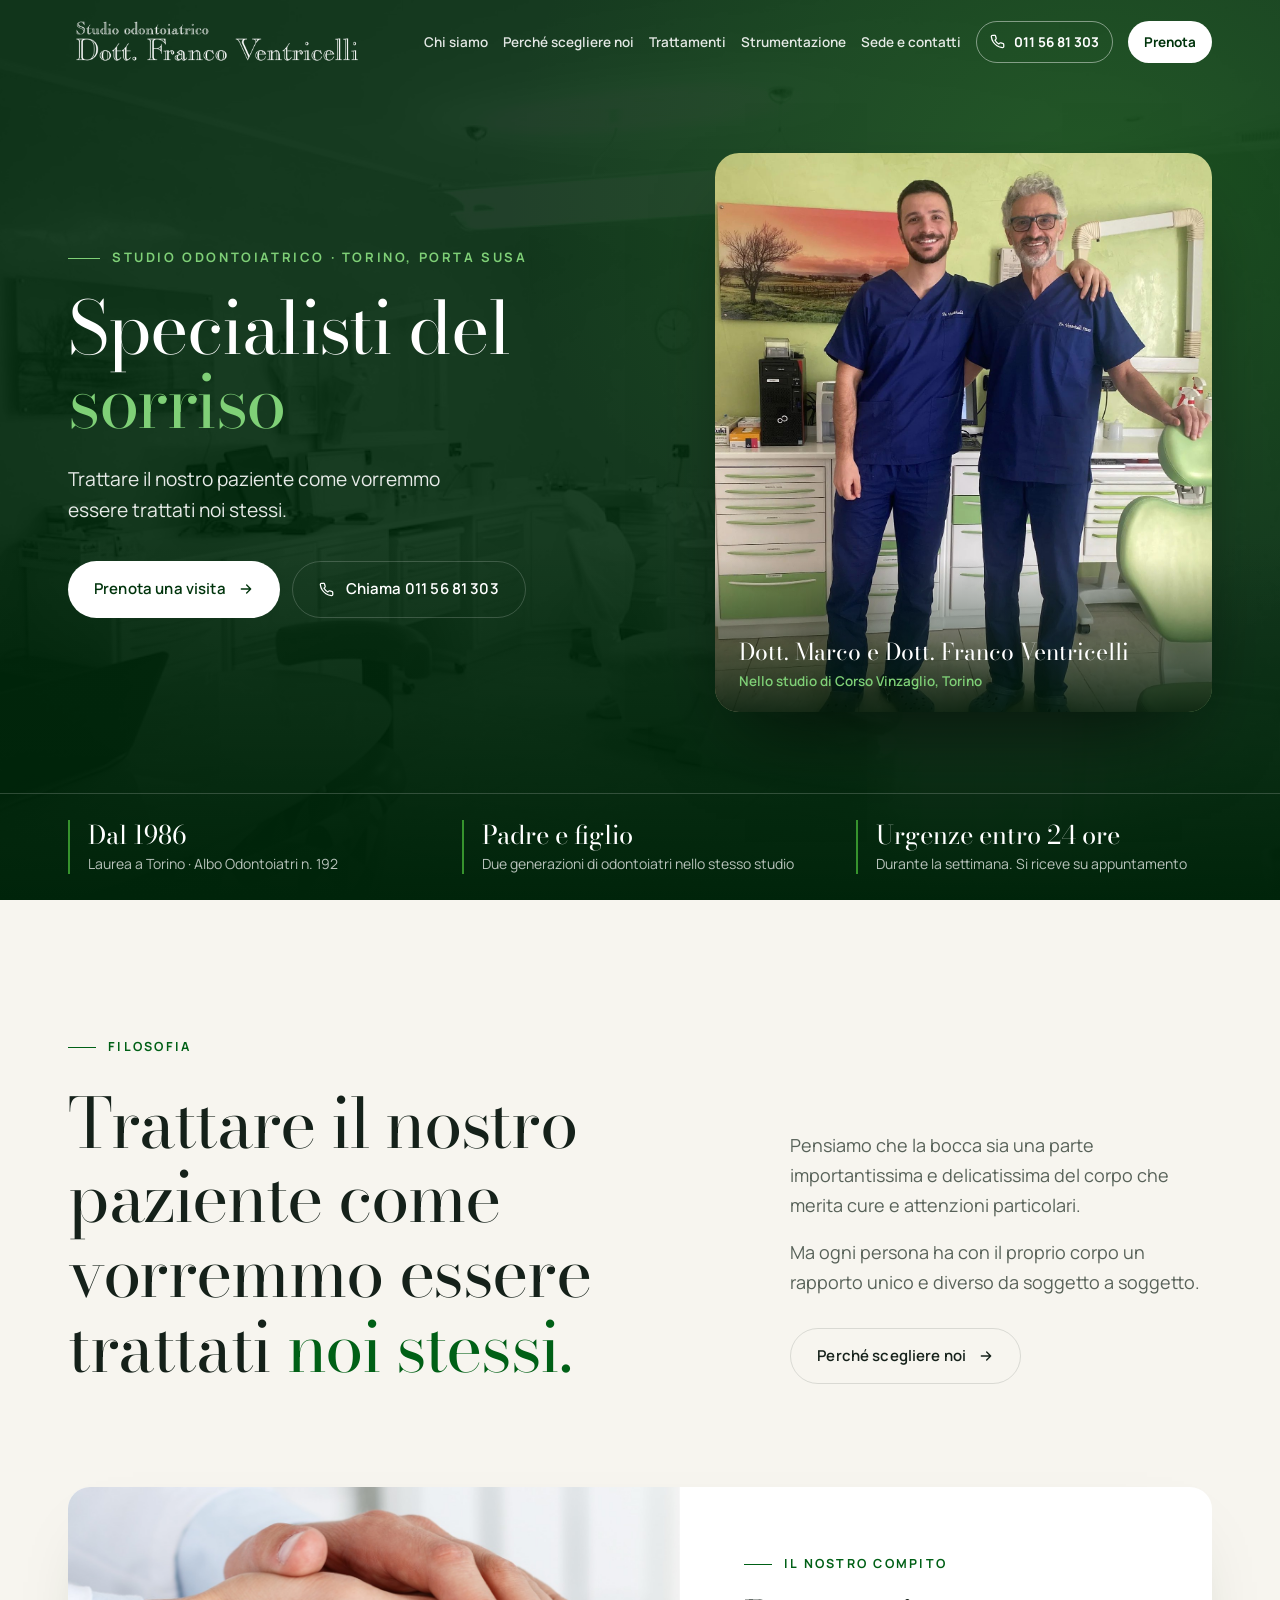
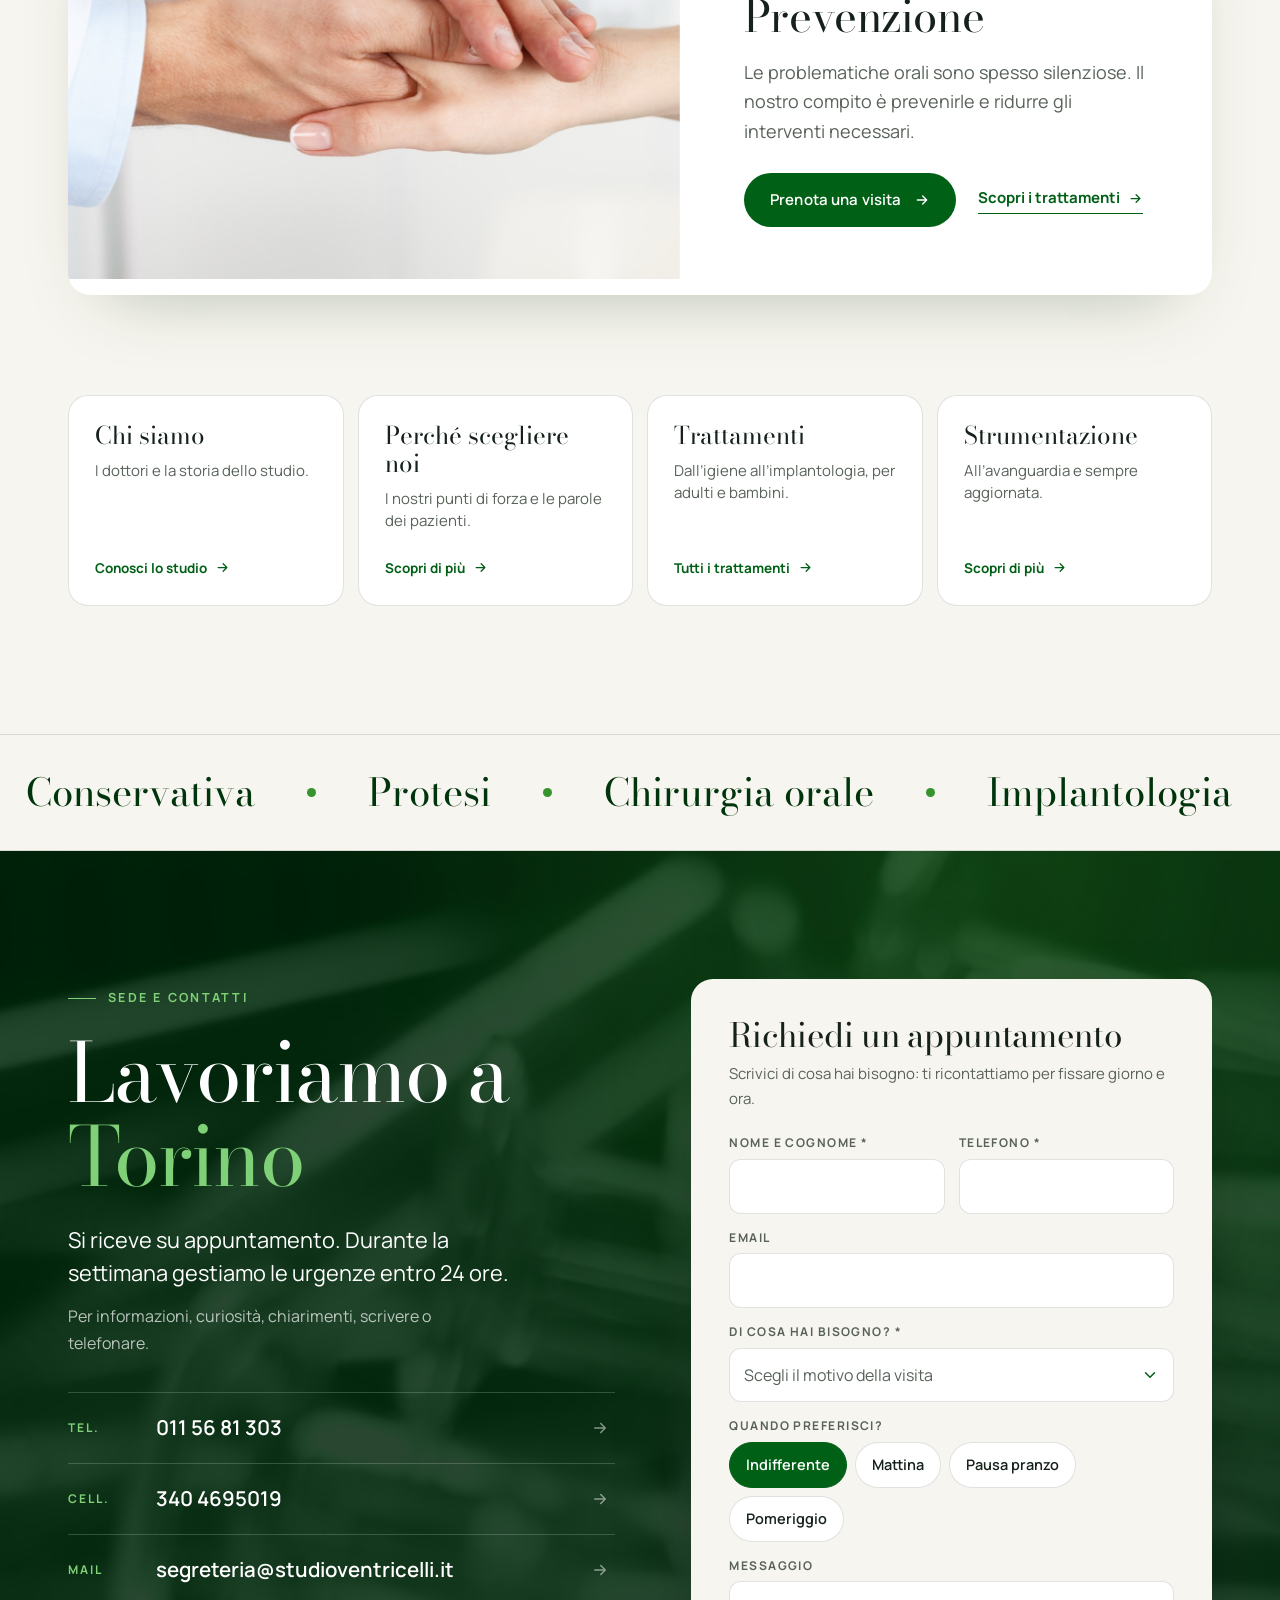
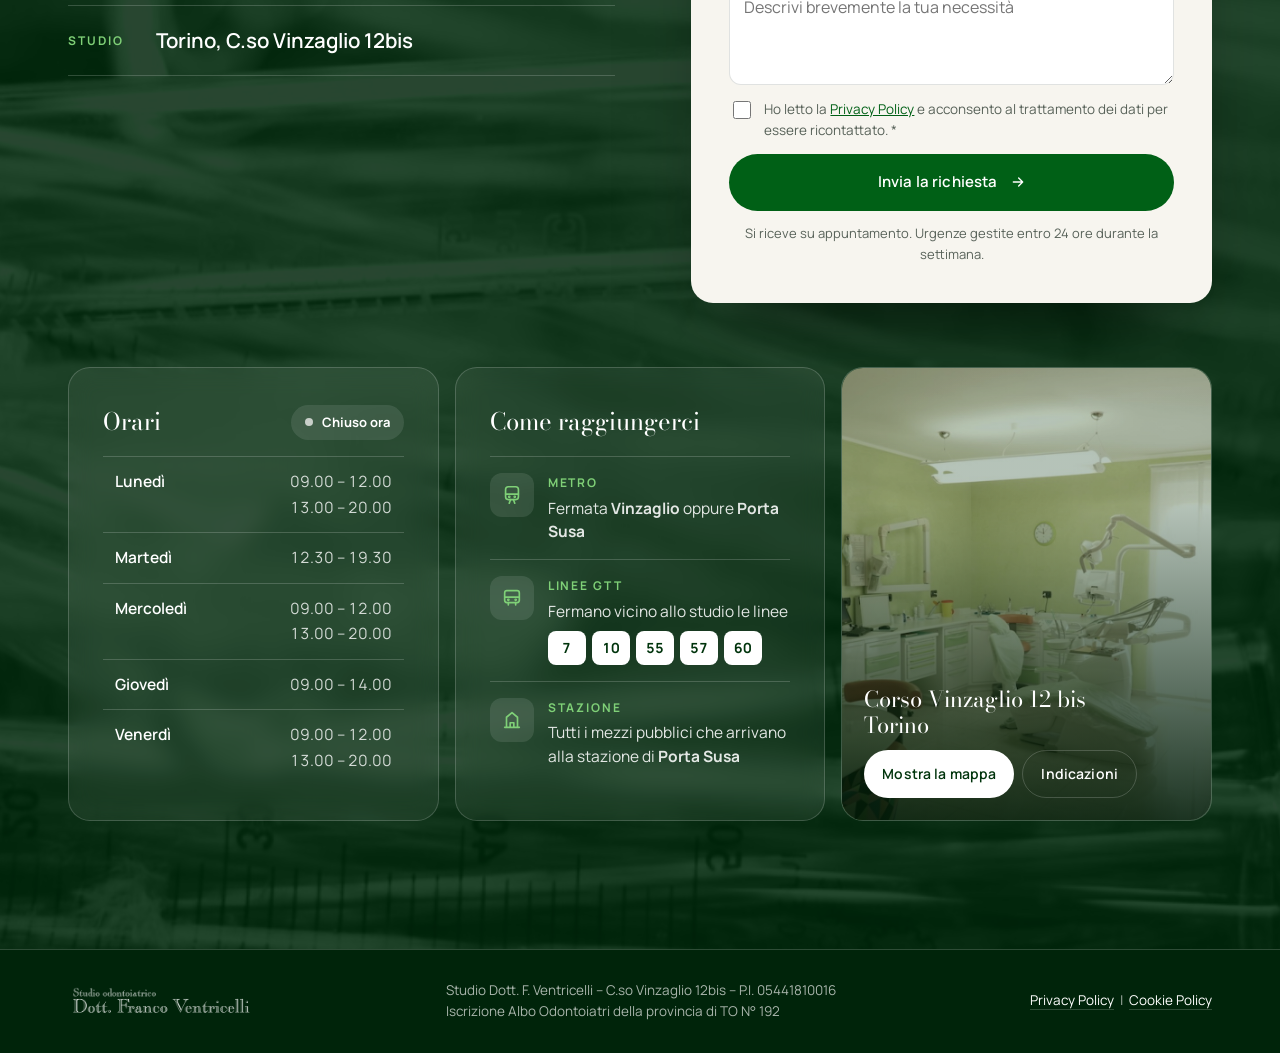
==== commit 6c83cf32: "Trattamenti a linguette con domande frequenti; FAQ tolta dalla home Co-Authored-By: Claude Fable 5.2" ====
--- a/index.html
+++ b/index.html
@@ -17,7 +17,7 @@
 <link rel="preconnect" href="https://fonts.googleapis.com">
 <link rel="preconnect" href="https://fonts.gstatic.com" crossorigin>
 <link href="https://fonts.googleapis.com/css2?family=Bodoni+Moda:opsz,wght@6..96,400..600&family=Manrope:wght@400;500;600;700&display=swap" rel="stylesheet">
-<link rel="stylesheet" href="style.css?v=4">
+<link rel="stylesheet" href="style.css?v=5">
 </head>
 <body>
 
@@ -99,28 +99,6 @@
 
 <!-- TRATTAMENTI: striscia scorrevole -->
 <a class="marquee" href="trattamenti.html" aria-label="Tutti i trattamenti"><div class="track" aria-hidden="true"><span>Conservativa</span><span>Protesi</span><span>Chirurgia orale</span><span>Implantologia</span><span>Parodontologia</span><span>Estetica</span><span>Igiene e prevenzione</span><span>Pedodonzia</span><span>Ortodonzia</span><span>Conservativa</span><span>Protesi</span><span>Chirurgia orale</span><span>Implantologia</span><span>Parodontologia</span><span>Estetica</span><span>Igiene e prevenzione</span><span>Pedodonzia</span><span>Ortodonzia</span></div></a>
-
-<!-- FAQ -->
-<section class="pad" id="faq">
-  <div class="wrap faq-grid">
-    <div class="side">
-      <span class="eyebrow reveal">Domande frequenti</span>
-      <h2 class="h2 reveal">Prima di venire <em>da noi</em></h2>
-      <p class="reveal">Non trovi la risposta? Scrivi o telefona alla segreteria.</p>
-      <a class="btn btn-line reveal" href="#prenota" style="margin-top:24px">Prenota una visita</a>
-    </div>
-    <div class="faq reveal">
-        <details name="faq" open><summary>Dove si trova lo studio e come si raggiunge?<i></i></summary><div>A Torino, in Corso Vinzaglio 12 bis. È raggiungibile con la metro (fermata Vinzaglio oppure Porta Susa), con le linee GTT 7, 10, 55, 57, 60 e con tutti i mezzi pubblici che arrivano alla stazione di Porta Susa.</div></details>
-        <details name="faq"><summary>Serve l’appuntamento? E per le urgenze?<i></i></summary><div>Si riceve su appuntamento. Durante la settimana gestiamo le urgenze entro 24 ore: telefona allo 011 56 81 303 o al 340 4695019.</div></details>
-        <details name="faq"><summary>Quali sono gli orari dello studio?<i></i></summary><div>Lunedì, mercoledì e venerdì 09.00 – 12.00 e 13.00 – 20.00. Martedì 12.30 – 19.30. Giovedì 09.00 – 14.00.</div></details>
-        <details name="faq"><summary>Ho paura del dentista: come lavorate?<i></i></summary><div>Abbiamo notevole esperienza nel trattamento di pazienti ansiosi e odontofobici. Spieghiamo i piani di cura in modo che siano comprensibili e condivisi: in questo modo si limitano gli imprevisti e si evitano brutte sorprese.</div></details>
-        <details name="faq"><summary>È possibile avere un piano di pagamento?<i></i></summary><div>Sì, i piani di pagamento sono personalizzabili. Contattaci per saperne di più.</div></details>
-        <details name="faq"><summary>Da che età visitate i bambini?<i></i></summary><div>A partire dai 6 anni: prevenzione della carie con istruzione all’igiene, pulizia dei denti, sigillatura dei solchi, fluoroprofilassi topica e consigli di igiene alimentare, oltre alla cura delle carie dei denti da latte e all’intercettazione precoce delle malocclusioni.</div></details>
-        <details name="faq"><summary>Quanto si aspetta e quante sedute servono?<i></i></summary><div>Nei nostri studi le attese sono limitatissime se non nulle. Se lo richiedi diamo appuntamenti “lunghi” per limitare il numero di sedute necessarie, e ti ricordiamo via SMS giorno e ora degli appuntamenti.</div></details>
-        <details name="faq"><summary>Le radiografie si fanno in studio?<i></i></summary><div>Sì. La radiovideografia endorale riduce il tempo di esposizione ai raggi X anche di 7 volte rispetto alle tecniche tradizionali con pellicola, e nello studio di Torino disponiamo di ortopantomografo digitale per le radiografie panoramiche, senza doversi recare in appositi centri.</div></details>
-    </div>
-  </div>
-</section>
 
 <!-- CONTATTI -->
 <section class="pad contact" id="contatti">
@@ -254,6 +232,6 @@
 
 <a class="fab" id="fab" href="tel:+390115681303"><svg viewBox="0 0 24 24" fill="none" stroke="currentColor" stroke-width="2" stroke-linecap="round" stroke-linejoin="round"><path d="M22 16.92v3a2 2 0 0 1-2.18 2 19.79 19.79 0 0 1-8.63-3.07 19.5 19.5 0 0 1-6-6 19.79 19.79 0 0 1-3.07-8.67A2 2 0 0 1 4.11 2h3a2 2 0 0 1 2 1.72 12.84 12.84 0 0 0 .7 2.81 2 2 0 0 1-.45 2.11L8.09 9.91a16 16 0 0 0 6 6l1.27-1.27a2 2 0 0 1 2.11-.45 12.84 12.84 0 0 0 2.81.7A2 2 0 0 1 22 16.92z"/></svg>011 56 81 303</a>
 
-<script src="main.js?v=4"></script>
+<script src="main.js?v=5"></script>
 </body>
 </html>
--- a/style.css
+++ b/style.css
@@ -550,3 +550,26 @@
 .burger{flex:none}
 @media (max-width:1240px){.logo img{height:42px}.header.solid .logo img{height:38px}}
 @media (max-width:680px){.logo img{height:34px}.header.solid .logo img{height:30px}}
+
+/* trattamenti: schede a linguette */
+.tx-sec{padding-block:clamp(8px,2vw,24px) clamp(56px,7vw,96px)}
+.tx-tabs{display:flex;flex-wrap:wrap;gap:8px;margin-bottom:20px}
+.tx-tab{flex:none;padding:10px 18px;border-radius:999px;border:1px solid var(--line-light);font-weight:600;font-size:14.5px;color:#fff;white-space:nowrap;transition:background .3s,color .3s,border-color .3s}
+.tx-tab:hover{border-color:rgba(255,255,255,.55)}
+.tx-tab[aria-selected="true"]{background:#fff;color:var(--green-deep);border-color:#fff}
+.tx-panel{display:grid;grid-template-columns:minmax(0,1fr) minmax(0,1.15fr);min-height:440px;background:rgba(255,255,255,.06);border:1px solid var(--line-light);border-radius:22px;overflow:hidden;animation:swap .5s var(--ease)}
+.tx-panel[hidden]{display:none}
+.tx-panel figure{position:relative;min-height:280px;background:var(--green-deep)}
+.tx-panel figure img{position:absolute;inset:0;width:100%;height:100%;object-fit:cover}
+.tx-panel .body{padding:clamp(24px,3.6vw,52px);display:flex;flex-direction:column;justify-content:center;gap:14px}
+.tx-panel .n{font-size:12.5px;font-weight:700;letter-spacing:.14em;color:var(--leaf-bright)}
+.tx-panel h2{font-family:var(--serif);font-weight:400;font-size:clamp(30px,3.4vw,46px);line-height:1.05;letter-spacing:-.015em}
+.tx-panel p{color:rgba(255,255,255,.84);font-size:16.5px;line-height:1.65}
+.tx-foot{display:flex;align-items:center;justify-content:space-between;gap:16px;margin-top:20px}
+.tx-nav{display:flex;gap:8px}
+@media (max-width:1020px){
+  .tx-tabs{flex-wrap:nowrap;overflow-x:auto;scrollbar-width:none;margin-inline:calc(var(--gut)*-1);padding-inline:var(--gut)}
+  .tx-tabs::-webkit-scrollbar{display:none}
+  .tx-panel{display:block;min-height:0}
+  .tx-panel figure{min-height:0;height:clamp(200px,56vw,380px)}
+}
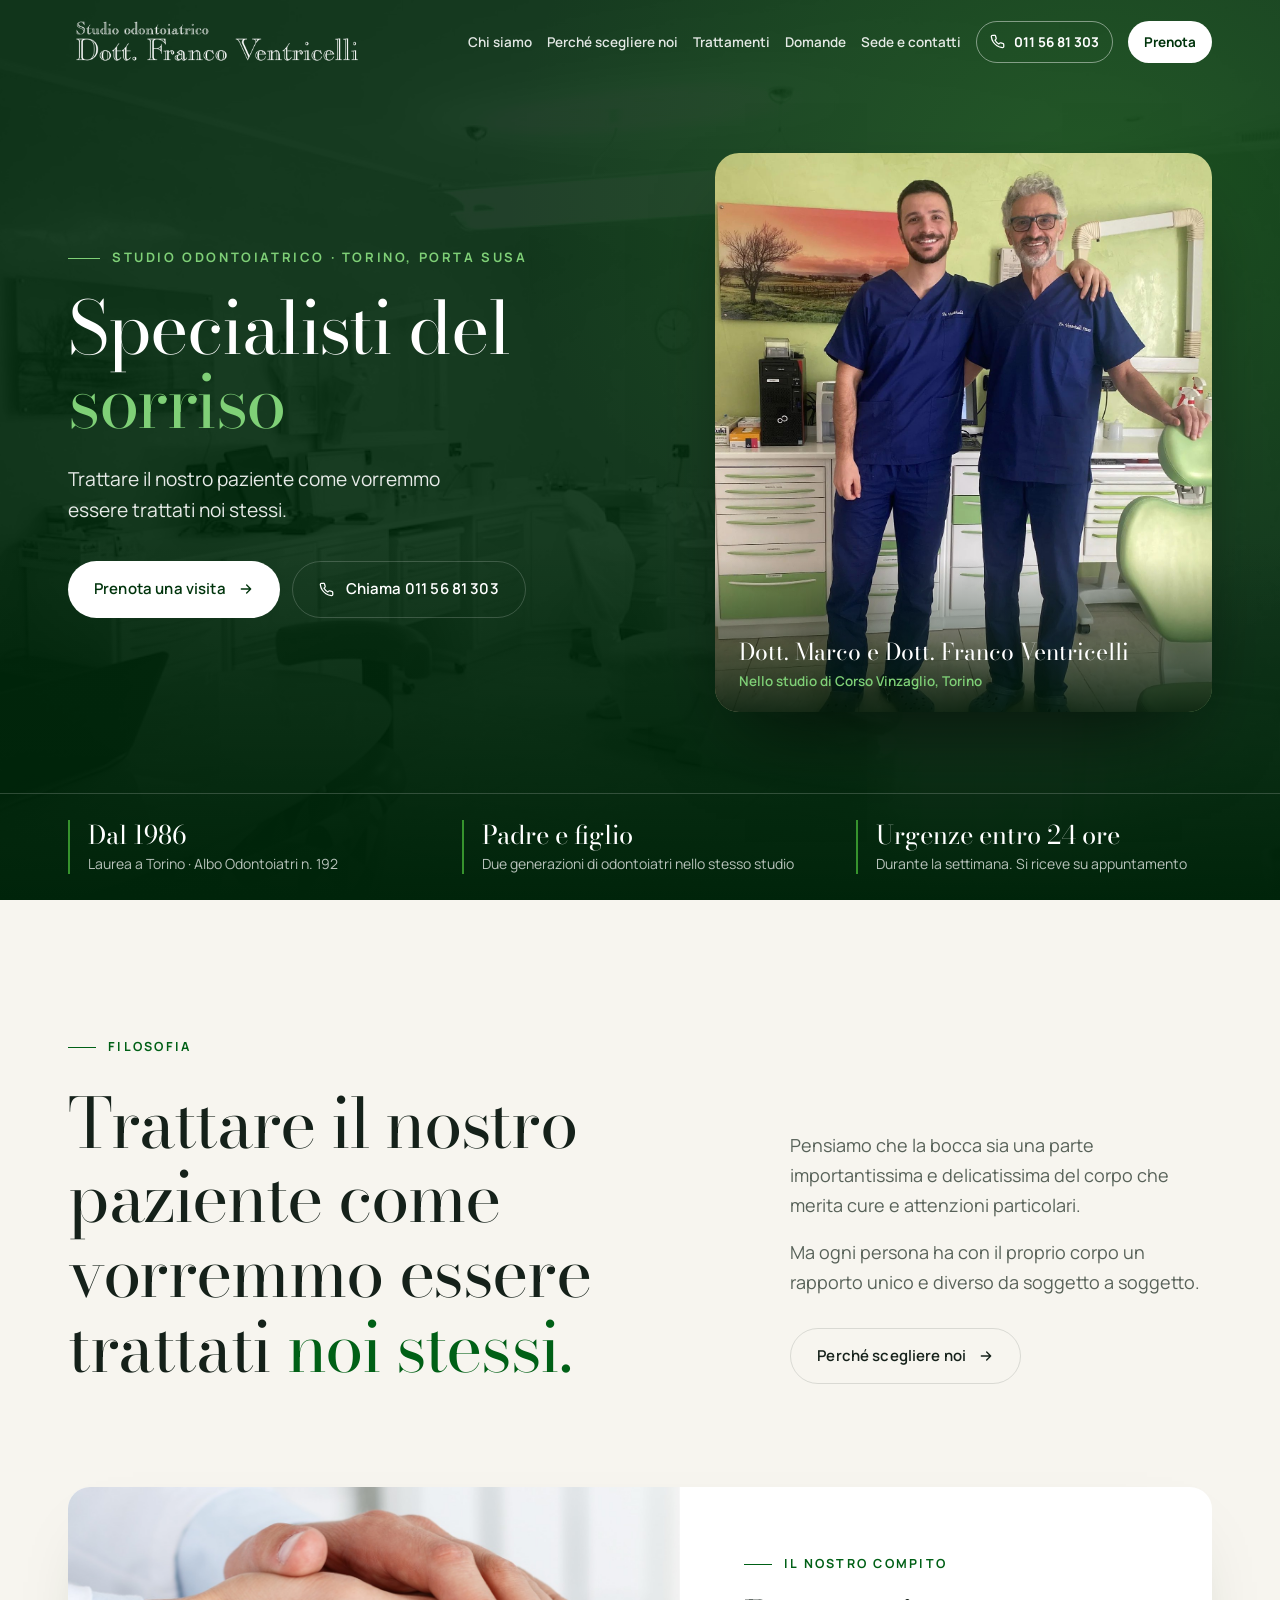
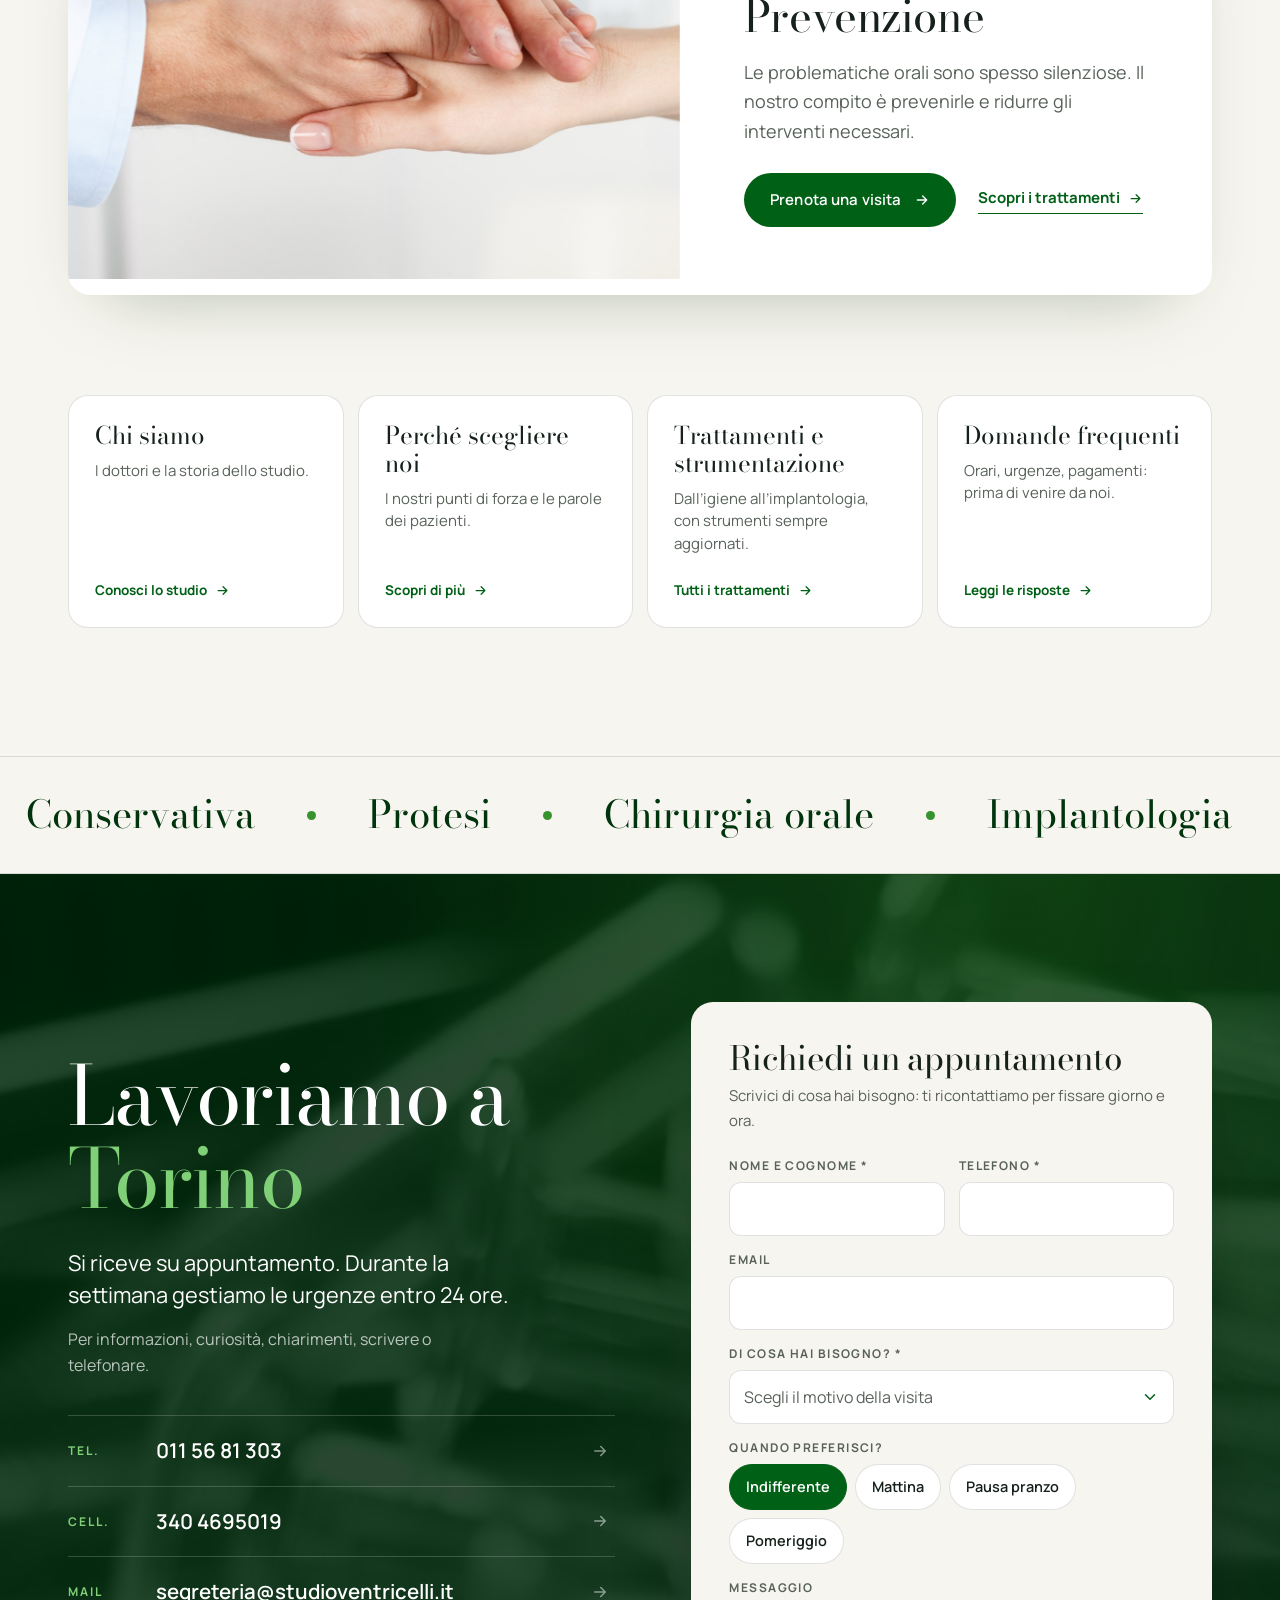
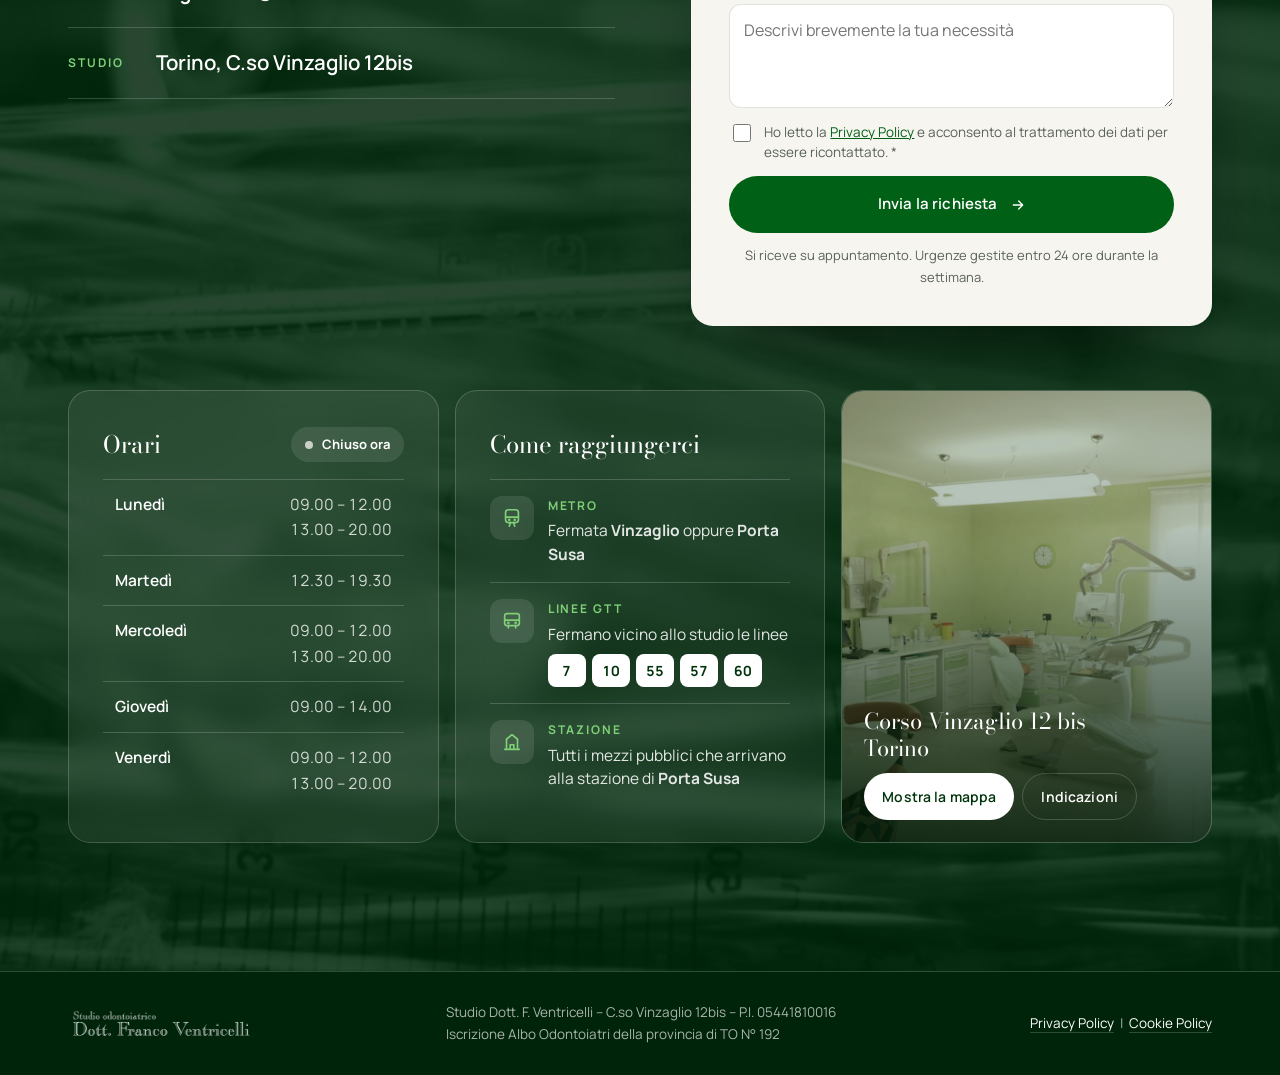
==== commit 9fb41b3c: "Trattamenti e strumentazione in una pagina; nuova pagina Domande nel menu Co-Authored-By: Claude Fab" ====
--- a/index.html
+++ b/index.html
@@ -17,7 +17,7 @@
 <link rel="preconnect" href="https://fonts.googleapis.com">
 <link rel="preconnect" href="https://fonts.gstatic.com" crossorigin>
 <link href="https://fonts.googleapis.com/css2?family=Bodoni+Moda:opsz,wght@6..96,400..600&family=Manrope:wght@400;500;600;700&display=swap" rel="stylesheet">
-<link rel="stylesheet" href="style.css?v=5">
+<link rel="stylesheet" href="style.css?v=6">
 </head>
 <body>
 
@@ -29,7 +29,7 @@
       <a class="link" href="chi-siamo.html">Chi siamo</a>
       <a class="link" href="perche-scegliere-noi.html">Perché scegliere noi</a>
       <a class="link" href="trattamenti.html">Trattamenti</a>
-      <a class="link" href="strumentazione.html">Strumentazione</a>
+      <a class="link" href="domande.html">Domande</a>
       <a class="link" href="contatti.html">Sede e contatti</a>
       <a class="call" href="tel:+390115681303"><svg viewBox="0 0 24 24" fill="none" stroke="currentColor" stroke-width="2" stroke-linecap="round" stroke-linejoin="round"><path d="M22 16.92v3a2 2 0 0 1-2.18 2 19.79 19.79 0 0 1-8.63-3.07 19.5 19.5 0 0 1-6-6 19.79 19.79 0 0 1-3.07-8.67A2 2 0 0 1 4.11 2h3a2 2 0 0 1 2 1.72 12.84 12.84 0 0 0 .7 2.81 2 2 0 0 1-.45 2.11L8.09 9.91a16 16 0 0 0 6 6l1.27-1.27a2 2 0 0 1 2.11-.45 12.84 12.84 0 0 0 2.81.7A2 2 0 0 1 22 16.92z"/></svg>011 56 81 303</a>
       <a class="book" href="#prenota">Prenota</a>
@@ -91,8 +91,8 @@
     <div class="go">
       <a class="reveal" href="chi-siamo.html"><b>Chi siamo</b><span>I dottori e la storia dello studio.</span><i>Conosci lo studio <svg viewBox="0 0 24 24" fill="none" stroke="currentColor" stroke-width="2" stroke-linecap="round" stroke-linejoin="round"><path d="M5 12h14M13 6l6 6-6 6"/></svg></i></a>
       <a class="reveal" style="--d:.07s" href="perche-scegliere-noi.html"><b>Perché scegliere noi</b><span>I nostri punti di forza e le parole dei pazienti.</span><i>Scopri di più <svg viewBox="0 0 24 24" fill="none" stroke="currentColor" stroke-width="2" stroke-linecap="round" stroke-linejoin="round"><path d="M5 12h14M13 6l6 6-6 6"/></svg></i></a>
-      <a class="reveal" style="--d:.14s" href="trattamenti.html"><b>Trattamenti</b><span>Dall’igiene all’implantologia, per adulti e bambini.</span><i>Tutti i trattamenti <svg viewBox="0 0 24 24" fill="none" stroke="currentColor" stroke-width="2" stroke-linecap="round" stroke-linejoin="round"><path d="M5 12h14M13 6l6 6-6 6"/></svg></i></a>
-      <a class="reveal" style="--d:.21s" href="strumentazione.html"><b>Strumentazione</b><span>All’avanguardia e sempre aggiornata.</span><i>Scopri di più <svg viewBox="0 0 24 24" fill="none" stroke="currentColor" stroke-width="2" stroke-linecap="round" stroke-linejoin="round"><path d="M5 12h14M13 6l6 6-6 6"/></svg></i></a>
+      <a class="reveal" style="--d:.14s" href="trattamenti.html"><b>Trattamenti e strumentazione</b><span>Dall’igiene all’implantologia, con strumenti sempre aggiornati.</span><i>Tutti i trattamenti <svg viewBox="0 0 24 24" fill="none" stroke="currentColor" stroke-width="2" stroke-linecap="round" stroke-linejoin="round"><path d="M5 12h14M13 6l6 6-6 6"/></svg></i></a>
+      <a class="reveal" style="--d:.21s" href="domande.html"><b>Domande frequenti</b><span>Orari, urgenze, pagamenti: prima di venire da noi.</span><i>Leggi le risposte <svg viewBox="0 0 24 24" fill="none" stroke="currentColor" stroke-width="2" stroke-linecap="round" stroke-linejoin="round"><path d="M5 12h14M13 6l6 6-6 6"/></svg></i></a>
     </div>
   </div>
 </section>
@@ -232,6 +232,6 @@
 
 <a class="fab" id="fab" href="tel:+390115681303"><svg viewBox="0 0 24 24" fill="none" stroke="currentColor" stroke-width="2" stroke-linecap="round" stroke-linejoin="round"><path d="M22 16.92v3a2 2 0 0 1-2.18 2 19.79 19.79 0 0 1-8.63-3.07 19.5 19.5 0 0 1-6-6 19.79 19.79 0 0 1-3.07-8.67A2 2 0 0 1 4.11 2h3a2 2 0 0 1 2 1.72 12.84 12.84 0 0 0 .7 2.81 2 2 0 0 1-.45 2.11L8.09 9.91a16 16 0 0 0 6 6l1.27-1.27a2 2 0 0 1 2.11-.45 12.84 12.84 0 0 0 2.81.7A2 2 0 0 1 22 16.92z"/></svg>011 56 81 303</a>
 
-<script src="main.js?v=5"></script>
+<script src="main.js?v=6"></script>
 </body>
 </html>
--- a/style.css
+++ b/style.css
@@ -573,3 +573,6 @@
   .tx-panel{display:block;min-height:0}
   .tx-panel figure{min-height:0;height:clamp(200px,56vw,380px)}
 }
+
+/* pagina domande */
+.faq-page{max-width:920px}
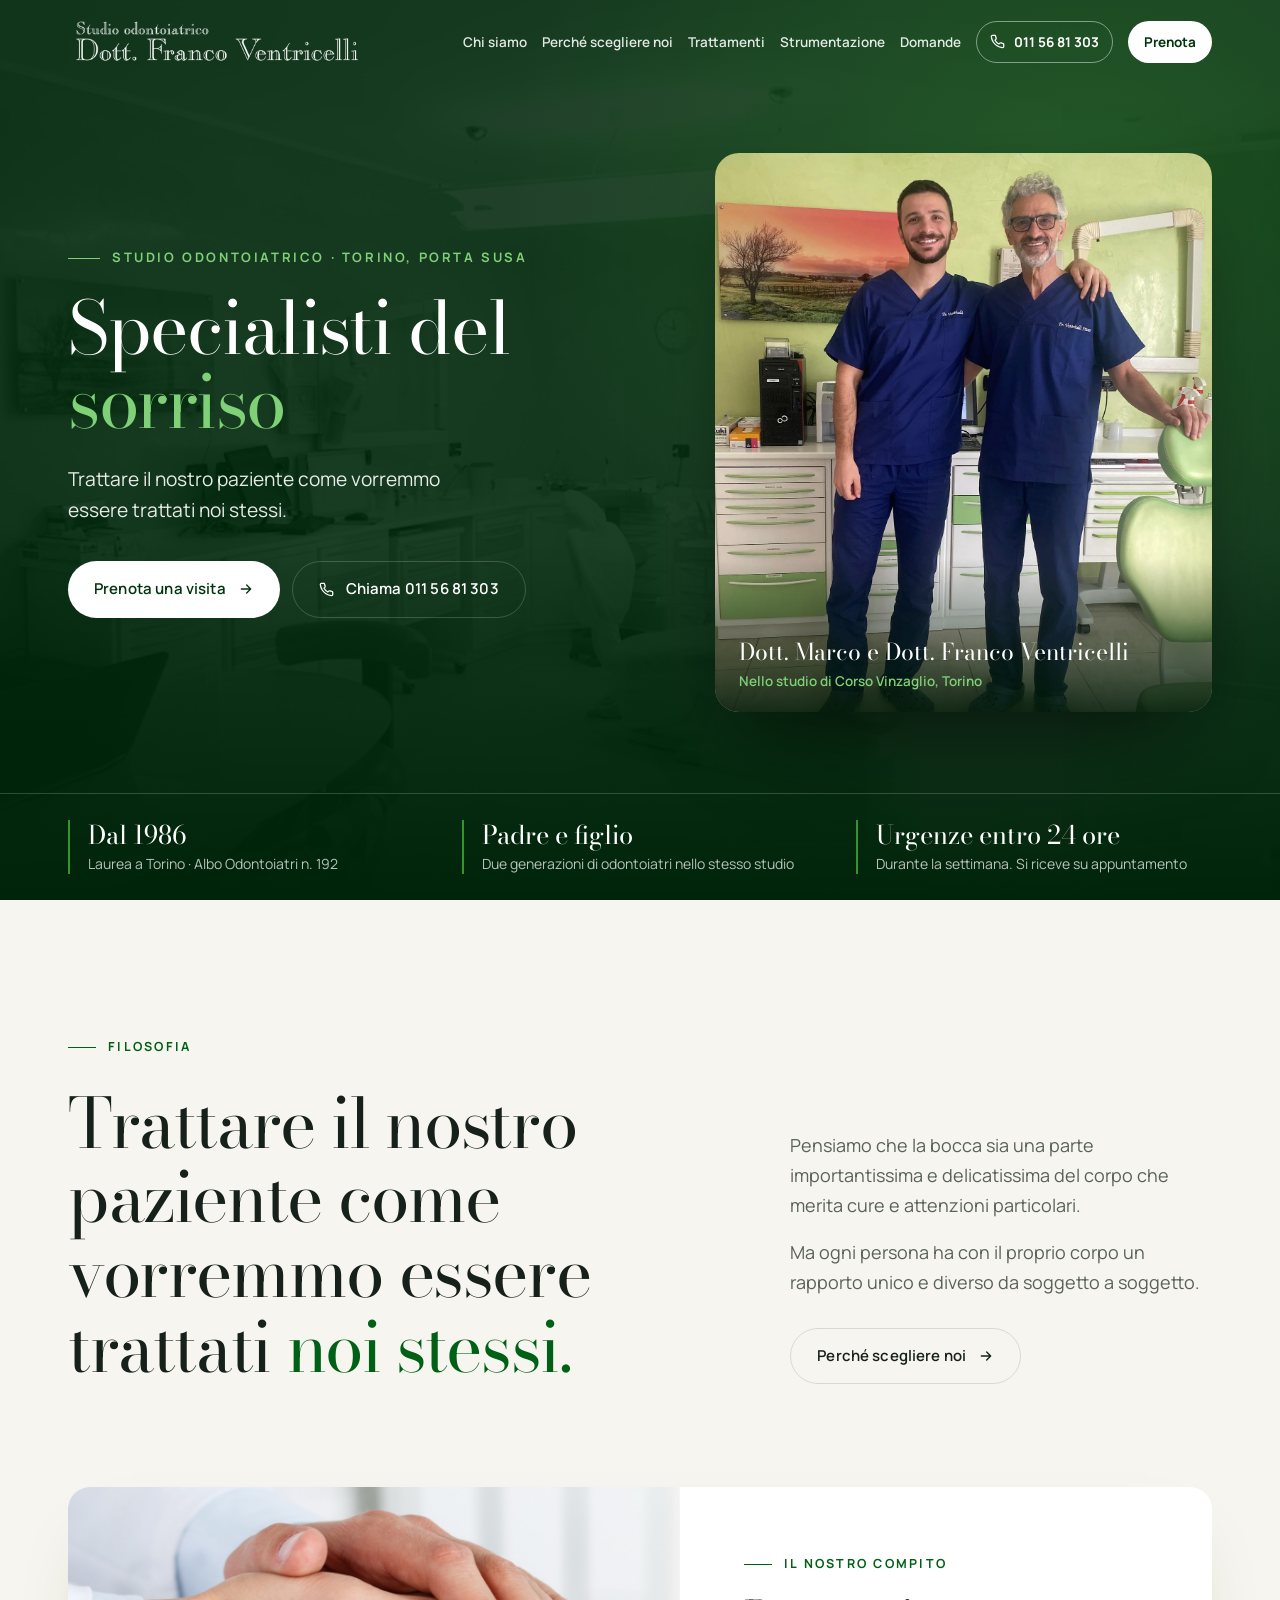
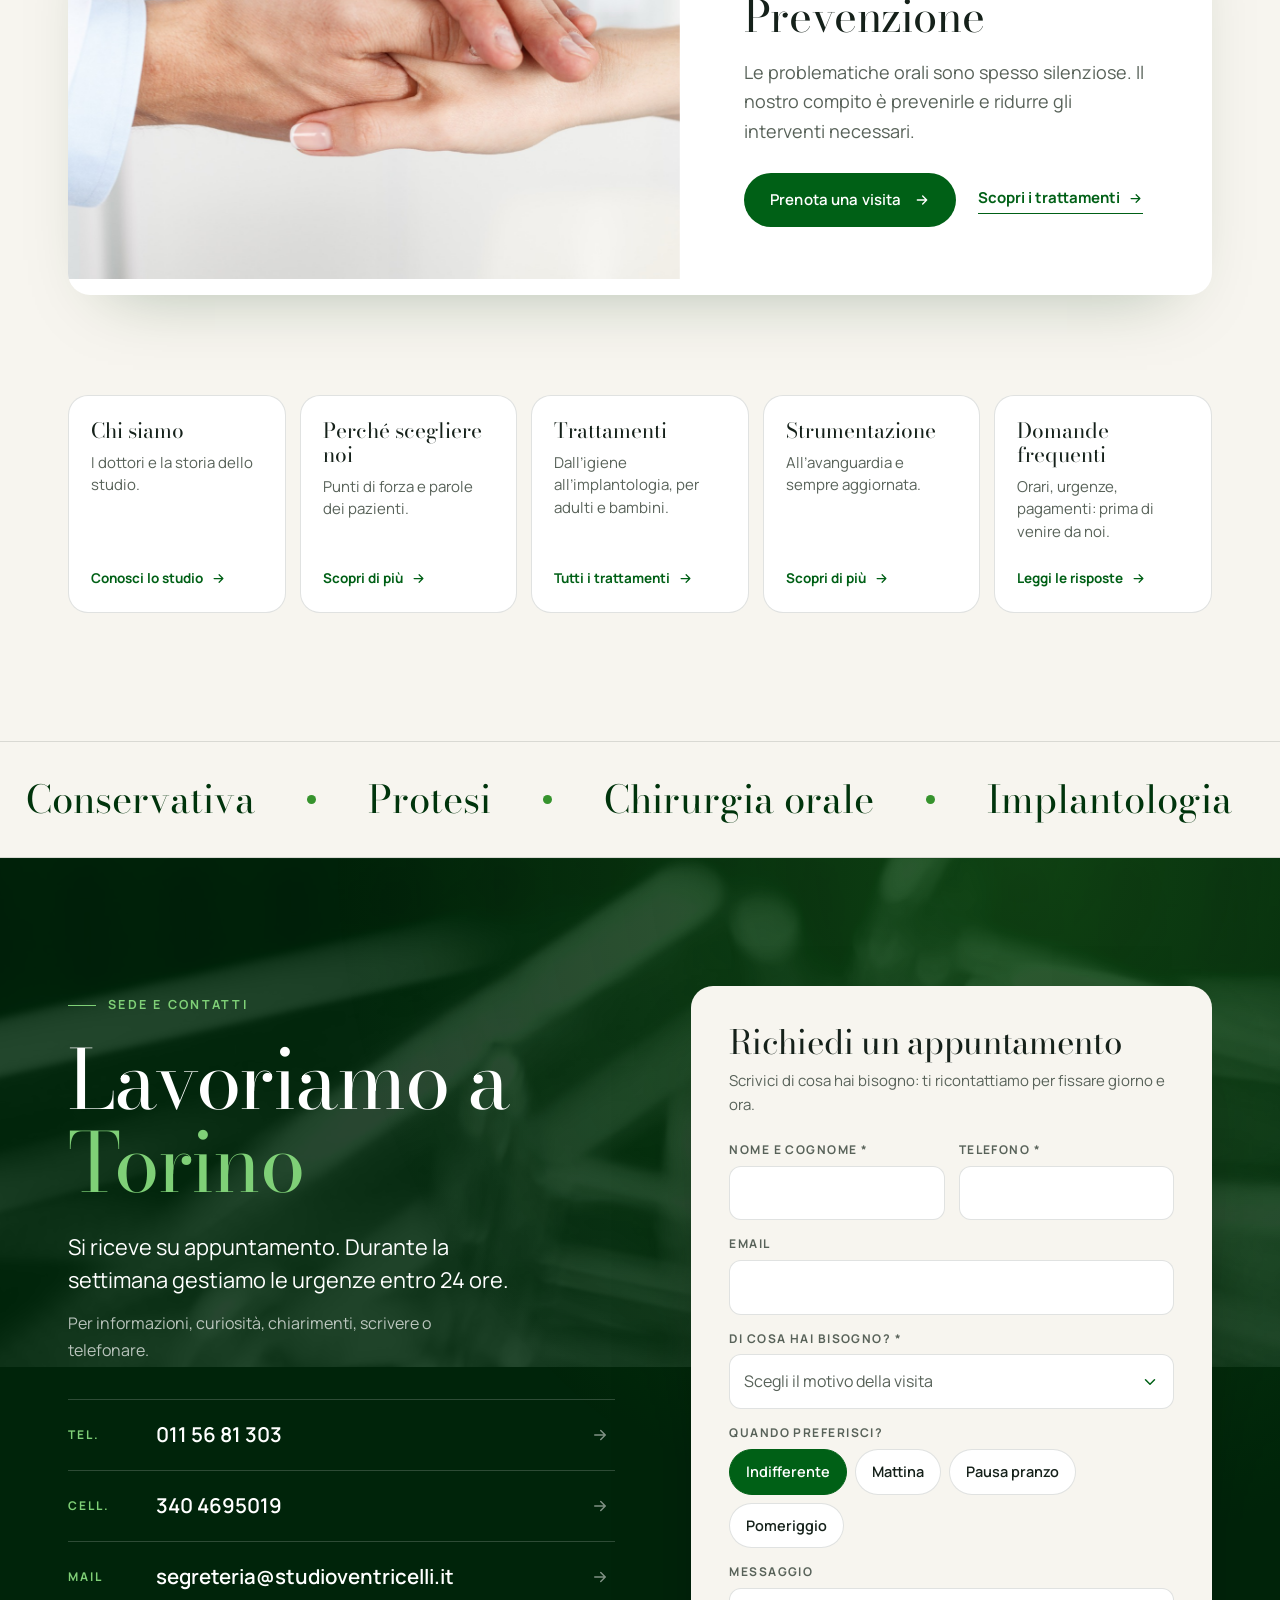
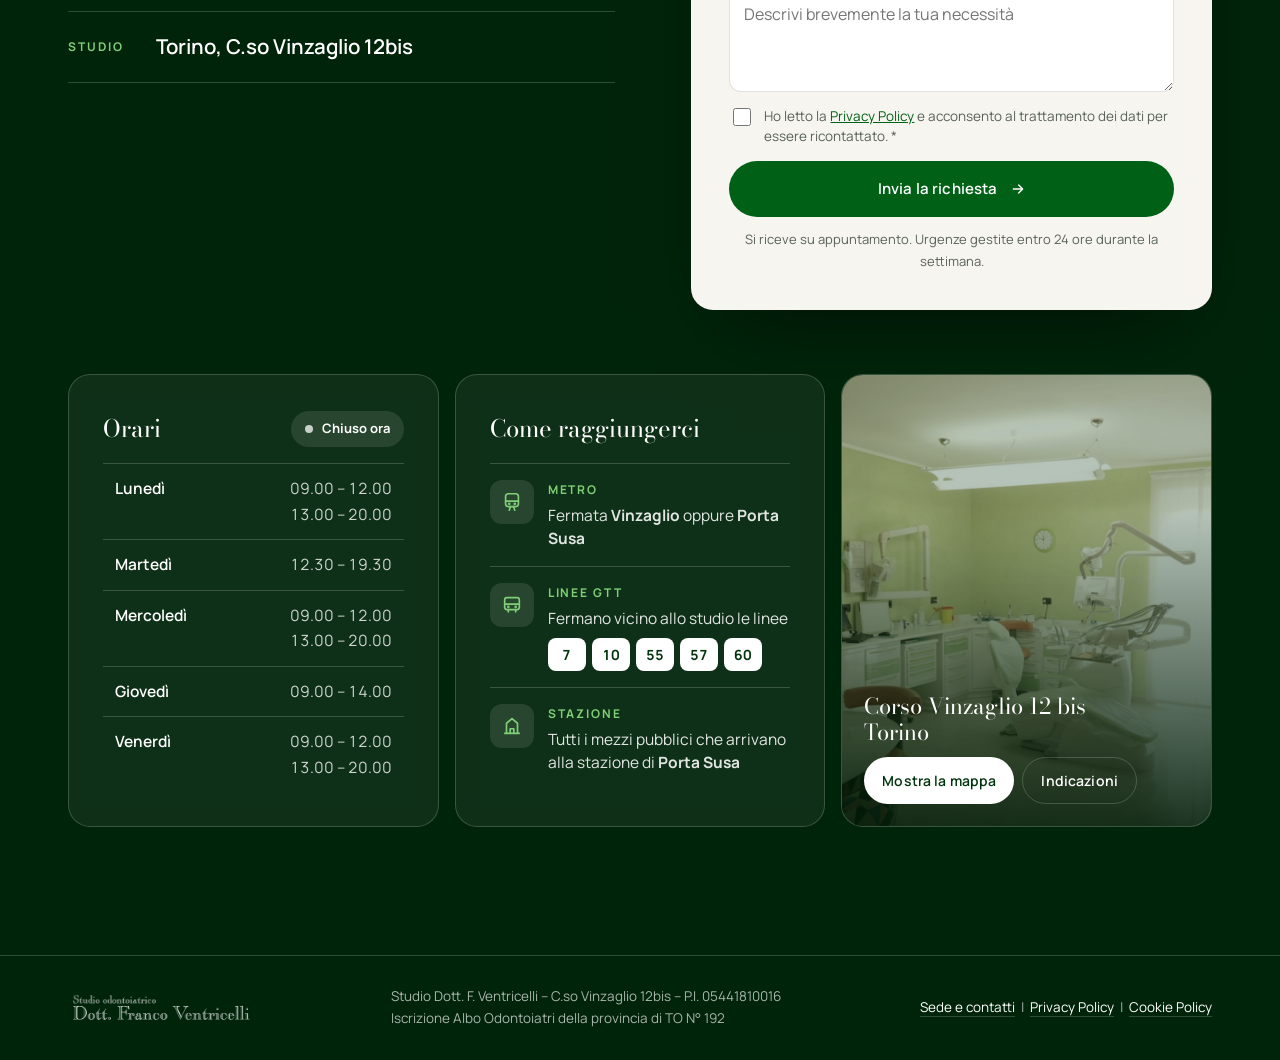
==== commit e43cbe79: "Trattamenti e strumentazione di nuovo separate; menu senza Sede e contatti, con Domande Co-Authored-" ====
--- a/index.html
+++ b/index.html
@@ -17,7 +17,7 @@
 <link rel="preconnect" href="https://fonts.googleapis.com">
 <link rel="preconnect" href="https://fonts.gstatic.com" crossorigin>
 <link href="https://fonts.googleapis.com/css2?family=Bodoni+Moda:opsz,wght@6..96,400..600&family=Manrope:wght@400;500;600;700&display=swap" rel="stylesheet">
-<link rel="stylesheet" href="style.css?v=6">
+<link rel="stylesheet" href="style.css?v=7">
 </head>
 <body>
 
@@ -29,8 +29,8 @@
       <a class="link" href="chi-siamo.html">Chi siamo</a>
       <a class="link" href="perche-scegliere-noi.html">Perché scegliere noi</a>
       <a class="link" href="trattamenti.html">Trattamenti</a>
+      <a class="link" href="strumentazione.html">Strumentazione</a>
       <a class="link" href="domande.html">Domande</a>
-      <a class="link" href="contatti.html">Sede e contatti</a>
       <a class="call" href="tel:+390115681303"><svg viewBox="0 0 24 24" fill="none" stroke="currentColor" stroke-width="2" stroke-linecap="round" stroke-linejoin="round"><path d="M22 16.92v3a2 2 0 0 1-2.18 2 19.79 19.79 0 0 1-8.63-3.07 19.5 19.5 0 0 1-6-6 19.79 19.79 0 0 1-3.07-8.67A2 2 0 0 1 4.11 2h3a2 2 0 0 1 2 1.72 12.84 12.84 0 0 0 .7 2.81 2 2 0 0 1-.45 2.11L8.09 9.91a16 16 0 0 0 6 6l1.27-1.27a2 2 0 0 1 2.11-.45 12.84 12.84 0 0 0 2.81.7A2 2 0 0 1 22 16.92z"/></svg>011 56 81 303</a>
       <a class="book" href="#prenota">Prenota</a>
     </nav>
@@ -90,9 +90,10 @@
     </div>
     <div class="go">
       <a class="reveal" href="chi-siamo.html"><b>Chi siamo</b><span>I dottori e la storia dello studio.</span><i>Conosci lo studio <svg viewBox="0 0 24 24" fill="none" stroke="currentColor" stroke-width="2" stroke-linecap="round" stroke-linejoin="round"><path d="M5 12h14M13 6l6 6-6 6"/></svg></i></a>
-      <a class="reveal" style="--d:.07s" href="perche-scegliere-noi.html"><b>Perché scegliere noi</b><span>I nostri punti di forza e le parole dei pazienti.</span><i>Scopri di più <svg viewBox="0 0 24 24" fill="none" stroke="currentColor" stroke-width="2" stroke-linecap="round" stroke-linejoin="round"><path d="M5 12h14M13 6l6 6-6 6"/></svg></i></a>
-      <a class="reveal" style="--d:.14s" href="trattamenti.html"><b>Trattamenti e strumentazione</b><span>Dall’igiene all’implantologia, con strumenti sempre aggiornati.</span><i>Tutti i trattamenti <svg viewBox="0 0 24 24" fill="none" stroke="currentColor" stroke-width="2" stroke-linecap="round" stroke-linejoin="round"><path d="M5 12h14M13 6l6 6-6 6"/></svg></i></a>
-      <a class="reveal" style="--d:.21s" href="domande.html"><b>Domande frequenti</b><span>Orari, urgenze, pagamenti: prima di venire da noi.</span><i>Leggi le risposte <svg viewBox="0 0 24 24" fill="none" stroke="currentColor" stroke-width="2" stroke-linecap="round" stroke-linejoin="round"><path d="M5 12h14M13 6l6 6-6 6"/></svg></i></a>
+      <a class="reveal" style="--d:.06s" href="perche-scegliere-noi.html"><b>Perché scegliere noi</b><span>Punti di forza e parole dei pazienti.</span><i>Scopri di più <svg viewBox="0 0 24 24" fill="none" stroke="currentColor" stroke-width="2" stroke-linecap="round" stroke-linejoin="round"><path d="M5 12h14M13 6l6 6-6 6"/></svg></i></a>
+      <a class="reveal" style="--d:.12s" href="trattamenti.html"><b>Trattamenti</b><span>Dall’igiene all’implantologia, per adulti e bambini.</span><i>Tutti i trattamenti <svg viewBox="0 0 24 24" fill="none" stroke="currentColor" stroke-width="2" stroke-linecap="round" stroke-linejoin="round"><path d="M5 12h14M13 6l6 6-6 6"/></svg></i></a>
+      <a class="reveal" style="--d:.18s" href="strumentazione.html"><b>Strumentazione</b><span>All’avanguardia e sempre aggiornata.</span><i>Scopri di più <svg viewBox="0 0 24 24" fill="none" stroke="currentColor" stroke-width="2" stroke-linecap="round" stroke-linejoin="round"><path d="M5 12h14M13 6l6 6-6 6"/></svg></i></a>
+      <a class="reveal" style="--d:.24s" href="domande.html"><b>Domande frequenti</b><span>Orari, urgenze, pagamenti: prima di venire da noi.</span><i>Leggi le risposte <svg viewBox="0 0 24 24" fill="none" stroke="currentColor" stroke-width="2" stroke-linecap="round" stroke-linejoin="round"><path d="M5 12h14M13 6l6 6-6 6"/></svg></i></a>
     </div>
   </div>
 </section>
@@ -226,12 +227,12 @@
   <div class="wrap">
     <img src="img/logo.png" alt="Studio odontoiatrico Dott. Franco Ventricelli" width="900" height="146">
     <p>Studio Dott. F. Ventricelli – C.so Vinzaglio 12bis – P.I. 05441810016<br>Iscrizione Albo Odontoiatri della provincia di TO N° 192</p>
-    <p><a href="https://www.iubenda.com/privacy-policy/27138516" target="_blank" rel="noopener">Privacy Policy</a> &nbsp;|&nbsp; <a href="https://www.iubenda.com/privacy-policy/27138516/cookie-policy" target="_blank" rel="noopener">Cookie Policy</a></p>
+    <p><a href="contatti.html">Sede e contatti</a> &nbsp;|&nbsp; <a href="https://www.iubenda.com/privacy-policy/27138516" target="_blank" rel="noopener">Privacy Policy</a> &nbsp;|&nbsp; <a href="https://www.iubenda.com/privacy-policy/27138516/cookie-policy" target="_blank" rel="noopener">Cookie Policy</a></p>
   </div>
 </footer>
 
 <a class="fab" id="fab" href="tel:+390115681303"><svg viewBox="0 0 24 24" fill="none" stroke="currentColor" stroke-width="2" stroke-linecap="round" stroke-linejoin="round"><path d="M22 16.92v3a2 2 0 0 1-2.18 2 19.79 19.79 0 0 1-8.63-3.07 19.5 19.5 0 0 1-6-6 19.79 19.79 0 0 1-3.07-8.67A2 2 0 0 1 4.11 2h3a2 2 0 0 1 2 1.72 12.84 12.84 0 0 0 .7 2.81 2 2 0 0 1-.45 2.11L8.09 9.91a16 16 0 0 0 6 6l1.27-1.27a2 2 0 0 1 2.11-.45 12.84 12.84 0 0 0 2.81.7A2 2 0 0 1 22 16.92z"/></svg>011 56 81 303</a>
 
-<script src="main.js?v=6"></script>
+<script src="main.js?v=7"></script>
 </body>
 </html>
--- a/style.css
+++ b/style.css
@@ -576,3 +576,6 @@
 
 /* pagina domande */
 .faq-page{max-width:920px}
+
+/* home: cinque collegamenti */
+@media (min-width:1021px){.go{grid-template-columns:repeat(5,minmax(0,1fr))}.go a{padding:22px}.go b{font-size:21px}}
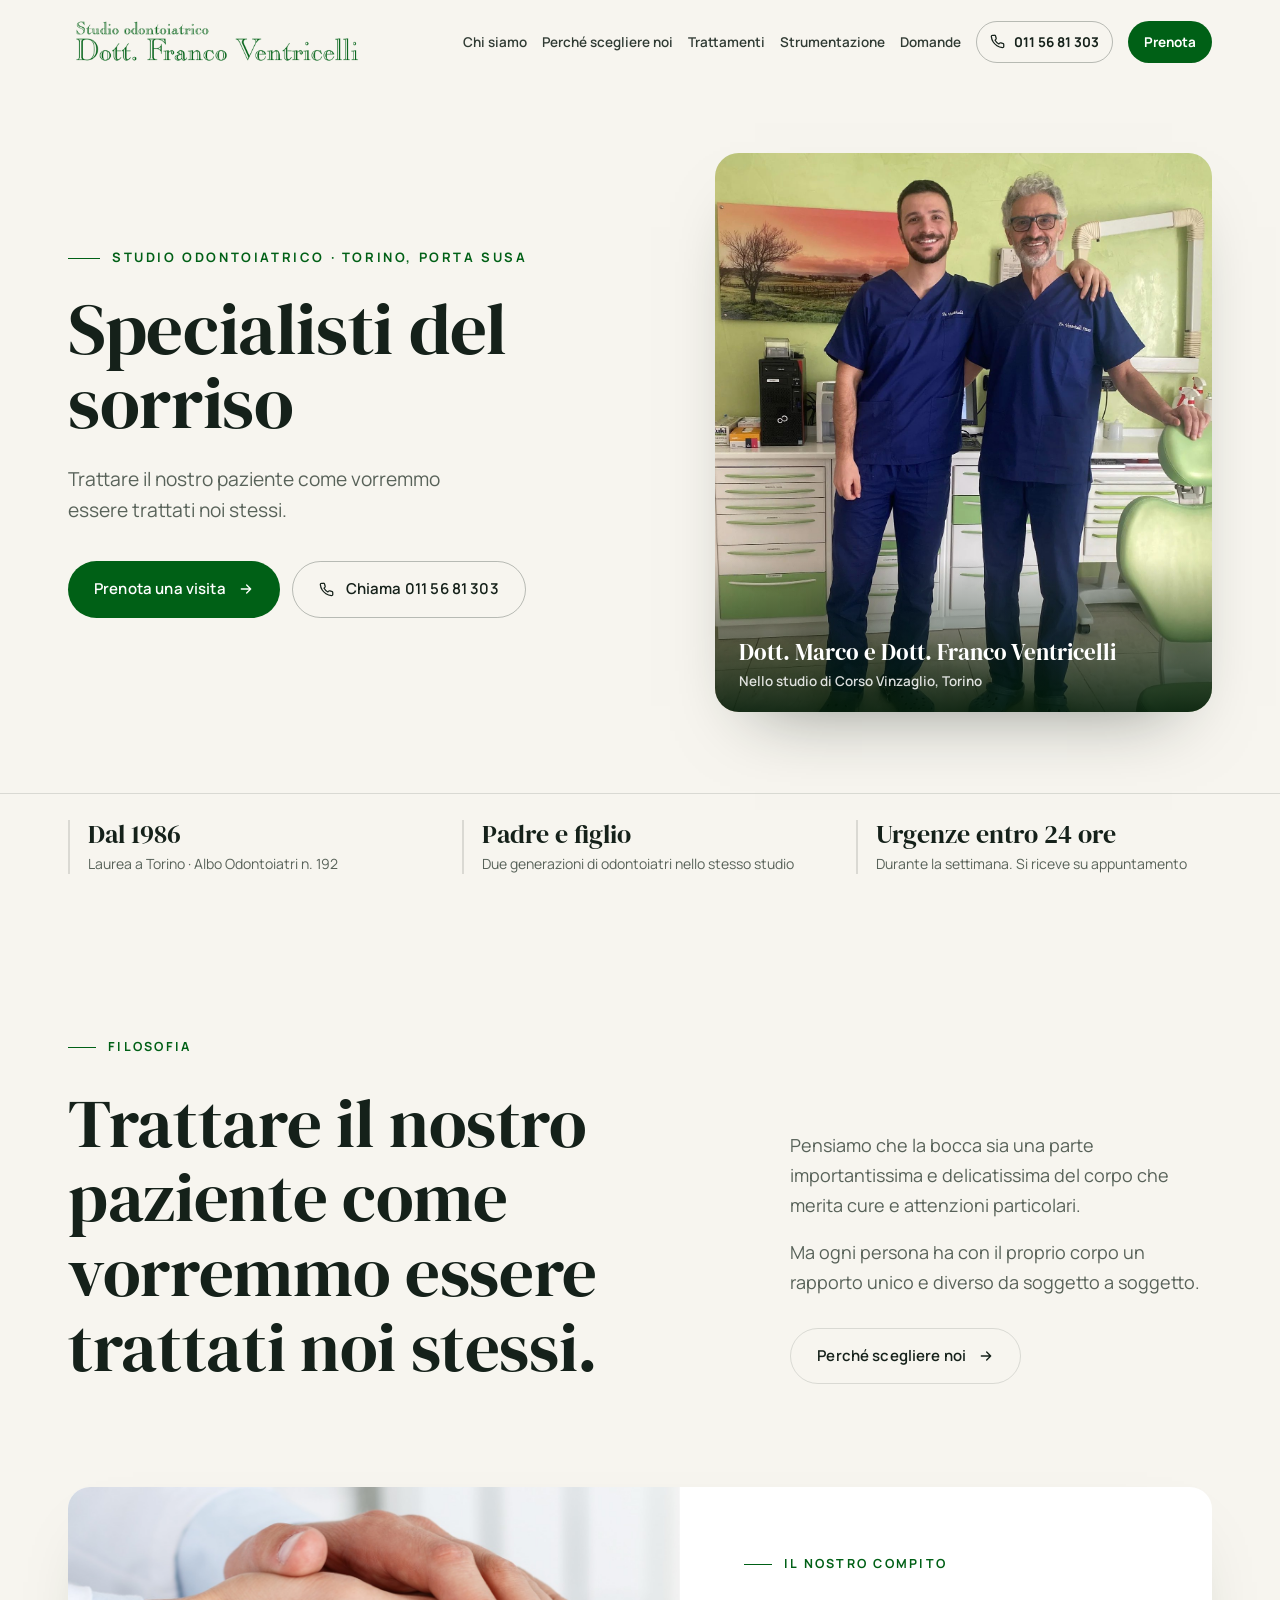
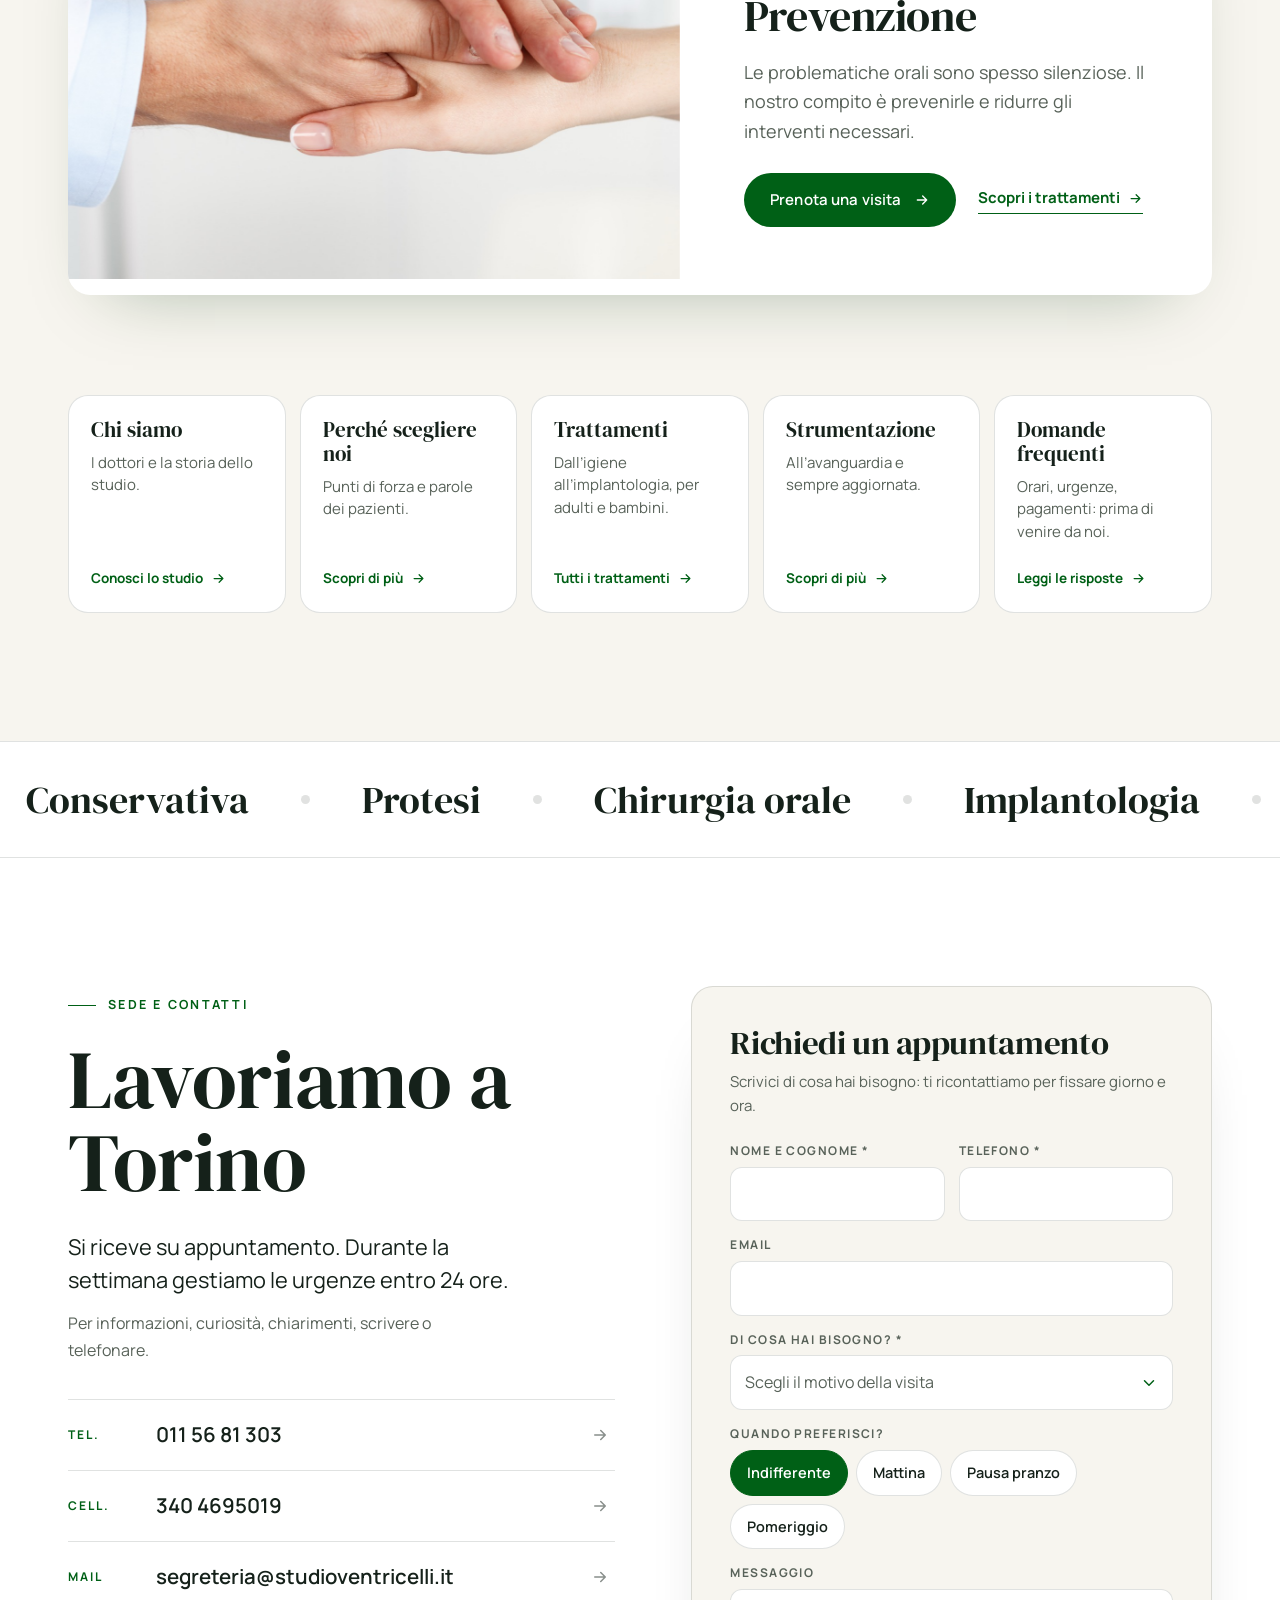
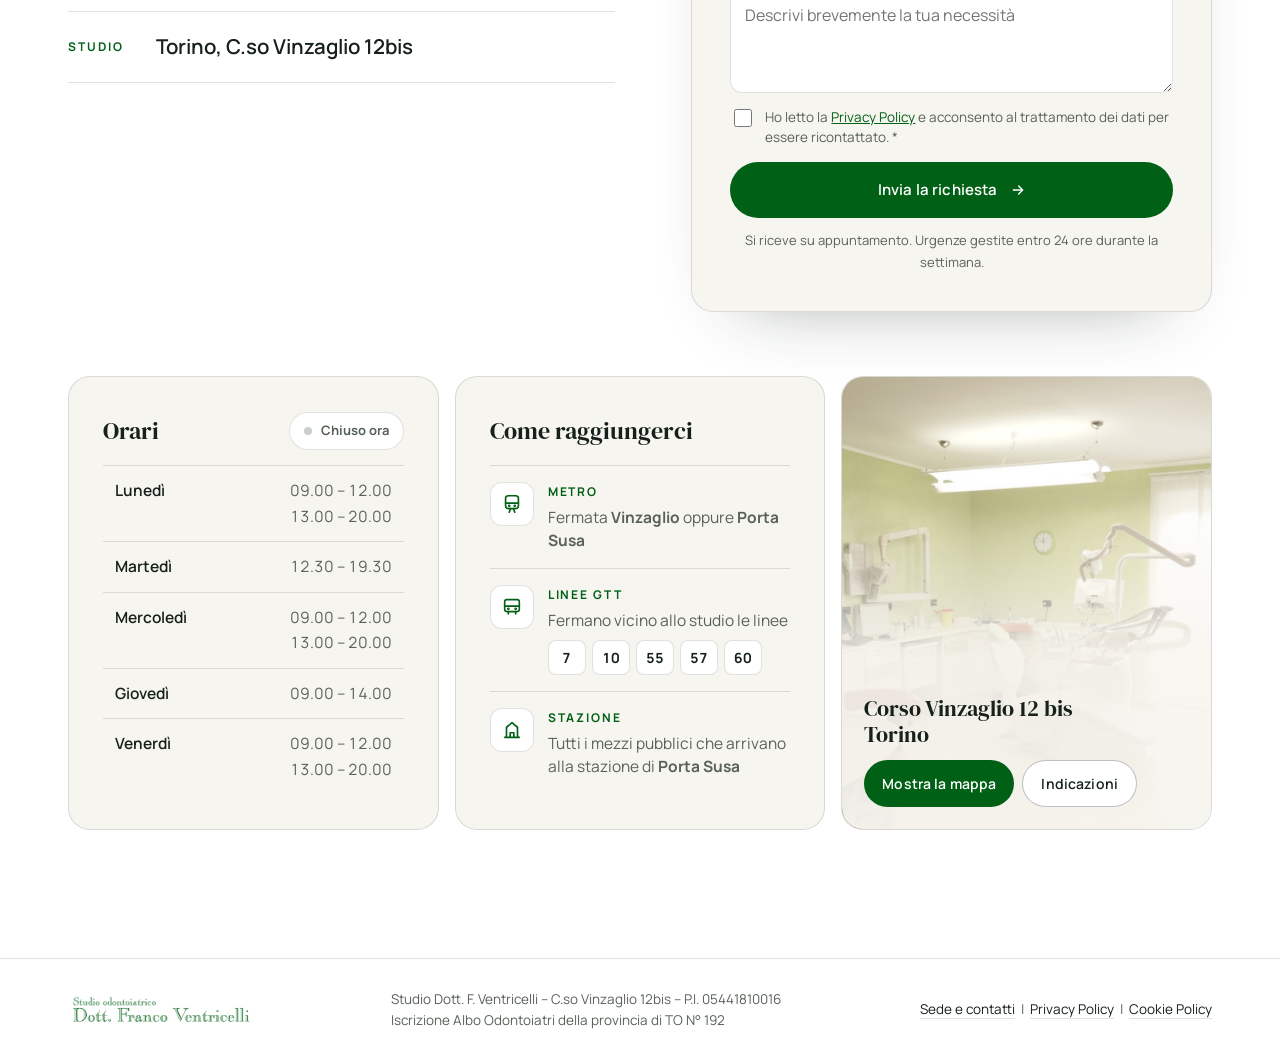
==== commit 4279f8de: "Tema chiaro: verde solo sui pulsanti, titoli in DM Serif Display Co-Authored-By: Claude Fable 5.2 <n" ====
--- a/index.html
+++ b/index.html
@@ -12,12 +12,12 @@
 <meta property="og:locale" content="it_IT">
 <meta property="og:title" content="Dentista a Torino, Porta Susa | Studio odontoiatrico Dott. Franco Ventricelli">
 <meta property="og:description" content="Studio odontoiatrico a Torino in Corso Vinzaglio 12 bis, vicino a Porta Susa. Igiene, conservativa, protesi, implantologia, parodontologia, ortodonzia e pedodonzia. Si riceve su appuntamento, urgenze entro 24 ore.">
-<meta name="theme-color" content="#00240a">
+<meta name="theme-color" content="#f7f5ef">
 <script type="application/ld+json">{"@context": "https://schema.org", "@type": "Dentist", "name": "Studio odontoiatrico Dott. Franco Ventricelli", "url": "https://studioventricelli.it/", "telephone": "+390115681303", "email": "segreteria@studioventricelli.it", "vatID": "05441810016", "address": {"@type": "PostalAddress", "streetAddress": "Corso Vinzaglio 12 bis", "addressLocality": "Torino", "addressRegion": "TO", "addressCountry": "IT"}, "openingHoursSpecification": [{"@type": "OpeningHoursSpecification", "dayOfWeek": ["Monday", "Wednesday", "Friday"], "opens": "09:00", "closes": "12:00"}, {"@type": "OpeningHoursSpecification", "dayOfWeek": ["Monday", "Wednesday", "Friday"], "opens": "13:00", "closes": "20:00"}, {"@type": "OpeningHoursSpecification", "dayOfWeek": "Tuesday", "opens": "12:30", "closes": "19:30"}, {"@type": "OpeningHoursSpecification", "dayOfWeek": "Thursday", "opens": "09:00", "closes": "14:00"}], "employee": [{"@type": "Person", "name": "Franco Ventricelli", "jobTitle": "Odontoiatra"}, {"@type": "Person", "name": "Marco Ventricelli", "jobTitle": "Odontoiatra"}, {"@type": "Person", "name": "Cristina Jayme", "jobTitle": "Ortodontista"}]}</script>
 <link rel="preconnect" href="https://fonts.googleapis.com">
 <link rel="preconnect" href="https://fonts.gstatic.com" crossorigin>
-<link href="https://fonts.googleapis.com/css2?family=Bodoni+Moda:opsz,wght@6..96,400..600&family=Manrope:wght@400;500;600;700&display=swap" rel="stylesheet">
-<link rel="stylesheet" href="style.css?v=7">
+<link href="https://fonts.googleapis.com/css2?family=DM+Serif+Display&family=Manrope:wght@400;500;600;700&display=swap" rel="stylesheet">
+<link rel="stylesheet" href="style.css?v=9">
 </head>
 <body>
 
@@ -106,7 +106,7 @@
   <div class="wrap">
     <div class="c-grid">
       <div>
-        <span class="eyebrow reveal" style="color:var(--leaf-bright)">Sede e contatti</span>
+        <span class="eyebrow reveal">Sede e contatti</span>
         <h2 class="reveal">Lavoriamo a <em>Torino</em></h2>
         <p class="lead reveal">Si riceve su appuntamento. Durante la settimana gestiamo le urgenze entro 24 ore.</p>
         <p class="sm reveal">Per informazioni, curiosità, chiarimenti, scrivere o telefonare.</p>
@@ -233,6 +233,6 @@
 
 <a class="fab" id="fab" href="tel:+390115681303"><svg viewBox="0 0 24 24" fill="none" stroke="currentColor" stroke-width="2" stroke-linecap="round" stroke-linejoin="round"><path d="M22 16.92v3a2 2 0 0 1-2.18 2 19.79 19.79 0 0 1-8.63-3.07 19.5 19.5 0 0 1-6-6 19.79 19.79 0 0 1-3.07-8.67A2 2 0 0 1 4.11 2h3a2 2 0 0 1 2 1.72 12.84 12.84 0 0 0 .7 2.81 2 2 0 0 1-.45 2.11L8.09 9.91a16 16 0 0 0 6 6l1.27-1.27a2 2 0 0 1 2.11-.45 12.84 12.84 0 0 0 2.81.7A2 2 0 0 1 22 16.92z"/></svg>011 56 81 303</a>
 
-<script src="main.js?v=7"></script>
+<script src="main.js?v=9"></script>
 </body>
 </html>
--- a/style.css
+++ b/style.css
@@ -11,7 +11,7 @@
   --muted:#586259;
   --line:rgba(21,33,26,.13);
   --line-light:rgba(255,255,255,.18);
-  --serif:"Bodoni Moda",Georgia,"Times New Roman",serif;
+  --serif:"DM Serif Display",Georgia,"Times New Roman",serif;
   --sans:"Manrope",system-ui,-apple-system,"Segoe UI",sans-serif;
   --wrap:1240px;
   --gut:clamp(20px,4vw,48px);
@@ -448,7 +448,7 @@
 }
 
 /* ═════════ v4: sito a più pagine ═════════ */
-/* due soli caratteri: Bodoni Moda per i titoli, Manrope per i testi. Niente corsivi. */
+/* due soli caratteri: DM Serif Display per i titoli, Manrope per i testi. Niente corsivi. */
 em,.h2 em,.hero h1 em,.contact h2 em,.contact h1 em,.quote .w.key,.marquee span,.statement .mark{font-style:normal}
 .hero h1,.quote,.contact h2,.contact h1{font-variation-settings:"opsz" 26}
 .doc .bio .n,.why-list .num,.why-vis .count,.card .n,.sheet .cnt,.tool .n{font-family:var(--sans);font-size:12.5px;font-weight:700;letter-spacing:.14em}
@@ -579,3 +579,120 @@
 
 /* home: cinque collegamenti */
 @media (min-width:1021px){.go{grid-template-columns:repeat(5,minmax(0,1fr))}.go a{padding:22px}.go b{font-size:21px}}
+
+/* ═════════ v9: tema chiaro ═════════ */
+/* Sfondi chiari ovunque: il verde resta solo sui pulsanti d'azione e su piccoli dettagli.
+   Titoli in DM Serif Display (più leggibile), testi in Manrope. */
+body{font-variation-settings:normal}
+.hero h1,.quote,.contact h2,.contact h1{font-variation-settings:normal}
+.h2,.hero h1,.page-hero h1,.contact h1,.contact h2,.quote,.book-band h2{letter-spacing:-.005em}
+.h2 em,.on-dark .h2 em,.hero h1 em,.contact h1 em,.contact h2 em,.quote .w.key{color:inherit}
+.quote .w{opacity:.22}
+
+/* pulsanti: quello principale è sempre verde pieno */
+.btn-light{background:var(--green);color:#fff}
+.btn-light:hover{background:var(--green-deep)}
+.btn-ghost{border:1px solid rgba(21,33,26,.28);color:var(--ink)}
+.btn-ghost:hover{background:transparent;border-color:var(--green);color:var(--green)}
+
+/* header */
+.header{color:var(--ink)}
+.logo img{filter:none}
+.nav .call{border-color:rgba(21,33,26,.28);color:var(--ink)}
+.nav .call:hover{background:transparent;border-color:var(--green);color:var(--green)}
+.nav .book{background:var(--green);color:#fff}
+.nav .book:hover{background:var(--green-deep)}
+.nav a.link[aria-current]{color:var(--green)}
+
+/* hero della home */
+.hero{background:var(--paper);color:var(--ink)}
+.hero::before,.hero::after{display:none}
+.hero .kicker{color:var(--green)}
+.hero .sub{opacity:1;color:var(--muted)}
+.hero-photo{box-shadow:0 34px 70px -40px rgba(21,33,26,.5);background:var(--mint)}
+.hero-photo figcaption{color:#fff}
+.hero-photo figcaption span{color:#fff;opacity:.85}
+.trust{border-top:1px solid var(--line)}
+.trust .wrap>div{border-left-color:var(--line)}
+.trust span{color:var(--muted)}
+.marquee{background:#fff}
+.marquee span{color:var(--ink)}
+.marquee span::after{background:var(--line);opacity:1}
+
+/* intestazione delle pagine interne */
+.page-hero{background:var(--paper);color:var(--ink);padding-bottom:clamp(36px,5vw,64px)}
+.page-hero::before,.page-hero::after{display:none}
+.page-hero .eyebrow{color:var(--green)}
+.page-hero .lead{color:var(--muted)}
+
+/* sezioni che erano scure */
+.on-dark,.act{background:var(--paper);color:var(--ink)}
+.on-dark .eyebrow{color:var(--green)}
+.on-dark .head .lead{color:var(--muted)}
+.on-dark .rbtn{border-color:var(--line)}
+.on-dark .rbtn:hover{background:var(--green);border-color:var(--green);color:#fff}
+.card{color:#fff;background:var(--mint)}
+.card::before{background:linear-gradient(0deg,rgba(12,18,14,.86) 0%,rgba(12,18,14,.08) 52%,rgba(12,18,14,.08) 74%,rgba(12,18,14,.42) 100%)}
+.card .more{color:#fff;opacity:0}
+.card:hover .more,.card:focus-visible .more{opacity:.85}
+.card:hover .plus,.card:focus-visible .plus{color:var(--ink)}
+dialog.sheet::backdrop{background:rgba(12,18,14,.6)}
+.sheet .pic,.why-vis{background:var(--mint)}
+.sheet .cnt,.tool .n,.why-list .num{color:var(--muted)}
+.why{background:#fff}
+.why-vis .count{background:rgba(12,18,14,.55)}
+.statement .mark{color:var(--line)}
+.stars{color:#c99a2e}
+
+/* dottori */
+.doc{background:#fff;color:var(--ink);border:1px solid var(--line)}
+.doc .tag{color:#fff;background:linear-gradient(0deg,rgba(12,18,14,.82),rgba(12,18,14,0))}
+.doc:hover .tag i{color:var(--ink)}
+.doc .bio .n{color:var(--green)}
+.doc .bio p{color:var(--muted)}
+
+/* sede e contatti */
+.contact{background:#fff;color:var(--ink)}
+.contact::before,.contact::after{display:none}
+.contact .sm{color:var(--muted)}
+.c-rows,.c-rows a,.c-rows div.row{border-color:var(--line)}
+.c-rows .k,.reach .k{color:var(--green)}
+.c-rows a:hover{color:var(--green)}
+.form{border:1px solid var(--line);box-shadow:0 34px 70px -50px rgba(21,33,26,.45)}
+.panel-card{background:var(--paper);border-color:var(--line);backdrop-filter:none;-webkit-backdrop-filter:none}
+.reach li,.hours li{border-top-color:var(--line)}
+.reach .ic{background:#fff;color:var(--green);border:1px solid var(--line)}
+.reach p{color:var(--muted)}
+.badges span{background:#fff;color:var(--ink);border:1px solid var(--line)}
+.status{background:#fff;border:1px solid var(--line);color:var(--muted)}
+.status.open{background:#fff;color:var(--green)}
+.status.open::before{background:var(--leaf);box-shadow:0 0 0 0 rgba(54,147,45,.6)}
+@keyframes pulse{to{box-shadow:0 0 0 9px rgba(54,147,45,0)}}
+.hours li span:last-child{color:var(--muted)}
+.hours li.today{background:#fff;box-shadow:inset 0 0 0 1px var(--line)}
+.hours li.today span:last-child{color:var(--ink);font-weight:600}
+.map{background:var(--mint);border-top-color:var(--line)}
+.map img{opacity:1}
+.map .ov{background:linear-gradient(0deg,rgba(247,245,239,.97) 0%,rgba(247,245,239,.9) 38%,rgba(247,245,239,0) 78%)}
+.map .ov .btn-ghost{background:#fff}
+
+/* fascia prenotazione e footer */
+.book-band{background:var(--mint);color:var(--ink)}
+.book-band::after{display:none}
+.book-band p{color:var(--muted)}
+.footer{background:#fff;color:var(--muted);border-top:1px solid var(--line)}
+.footer img{filter:none;opacity:1}
+.footer a{color:var(--ink);border-bottom-color:var(--line)}
+.footer a:hover{border-color:var(--ink)}
+
+/* menu a tutto schermo */
+@media (max-width:1240px){
+  .nav{background:var(--paper);color:var(--ink)}
+  .nav a.link{color:var(--ink)!important}
+  .nav a.link[aria-current]{color:var(--green)!important}
+  .nav .book{background:var(--green)!important;color:#fff!important}
+  .nav .call{color:var(--ink)!important;border-color:rgba(21,33,26,.28)!important}
+  .menu-open .header,.menu-open .header.solid{color:var(--ink)}
+  .menu-open .logo img{filter:none!important}
+}
+@media (max-width:1020px){.card .more{opacity:.85}}
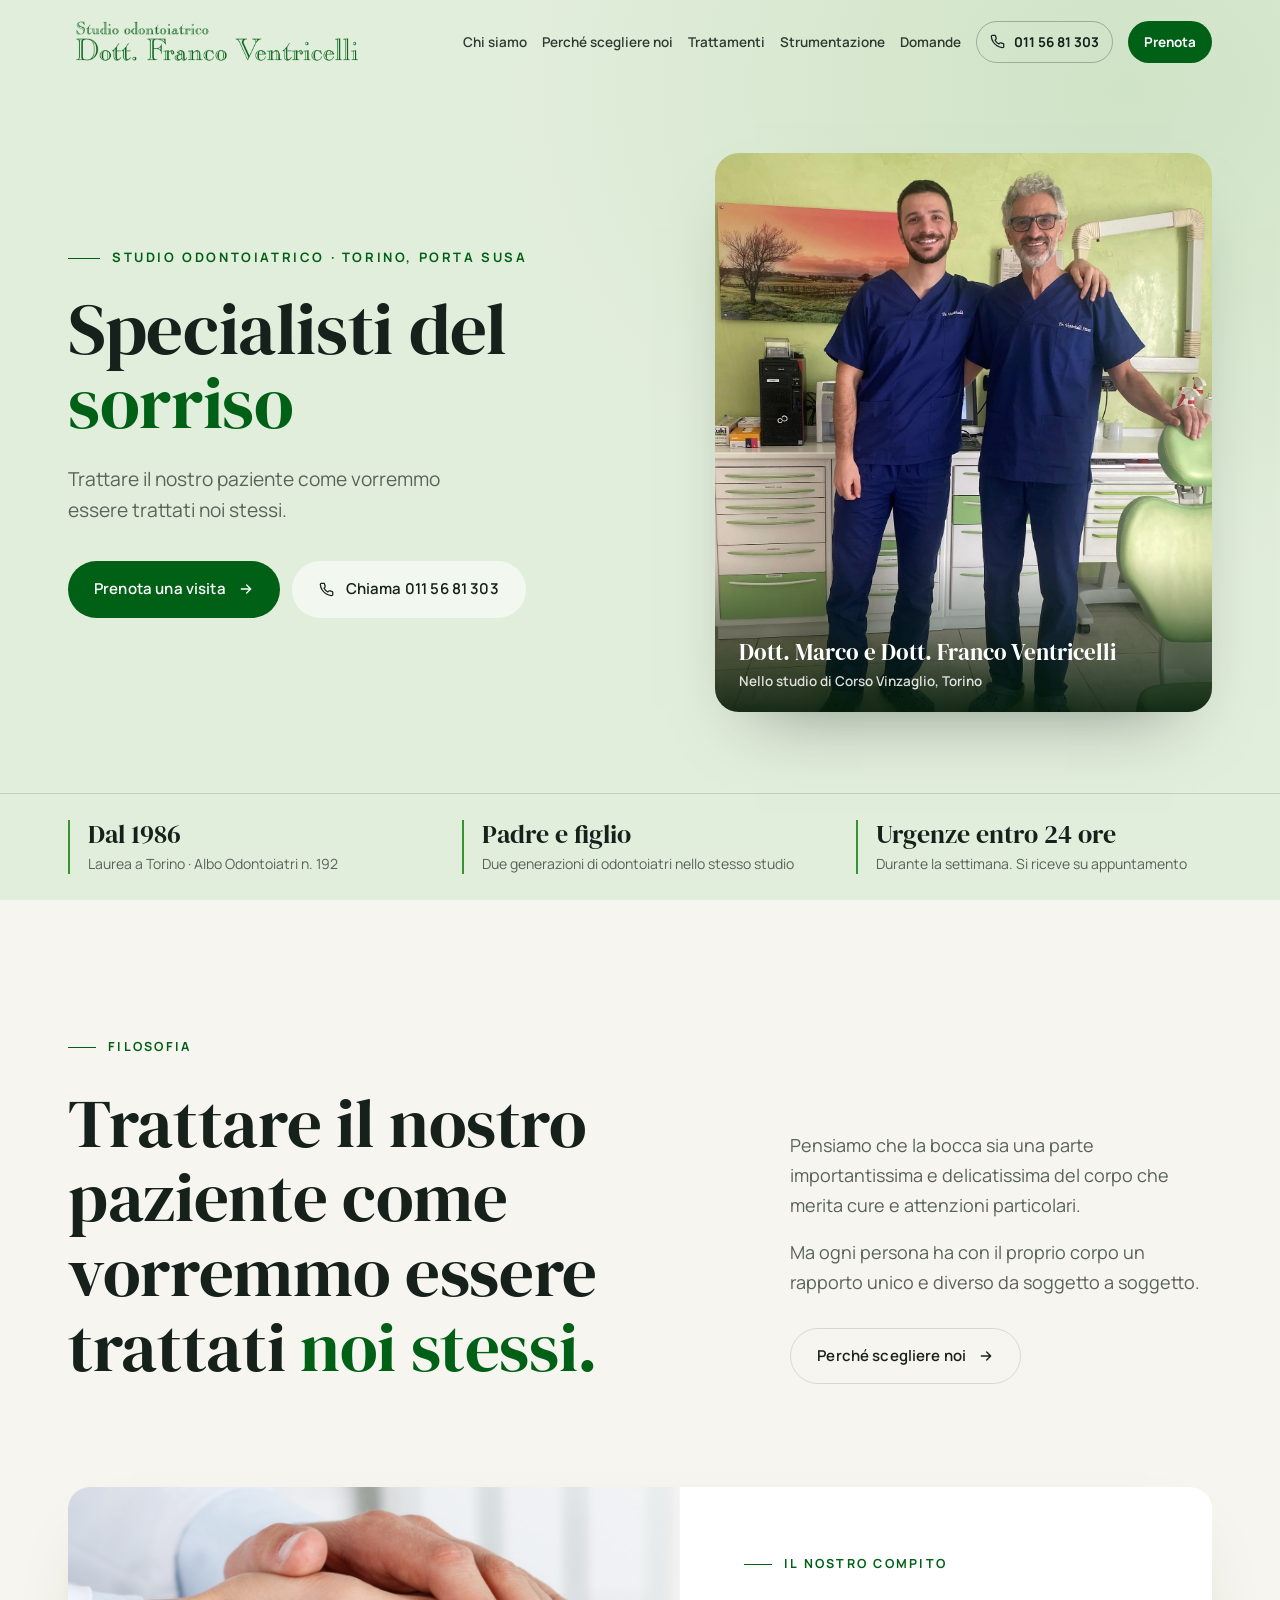
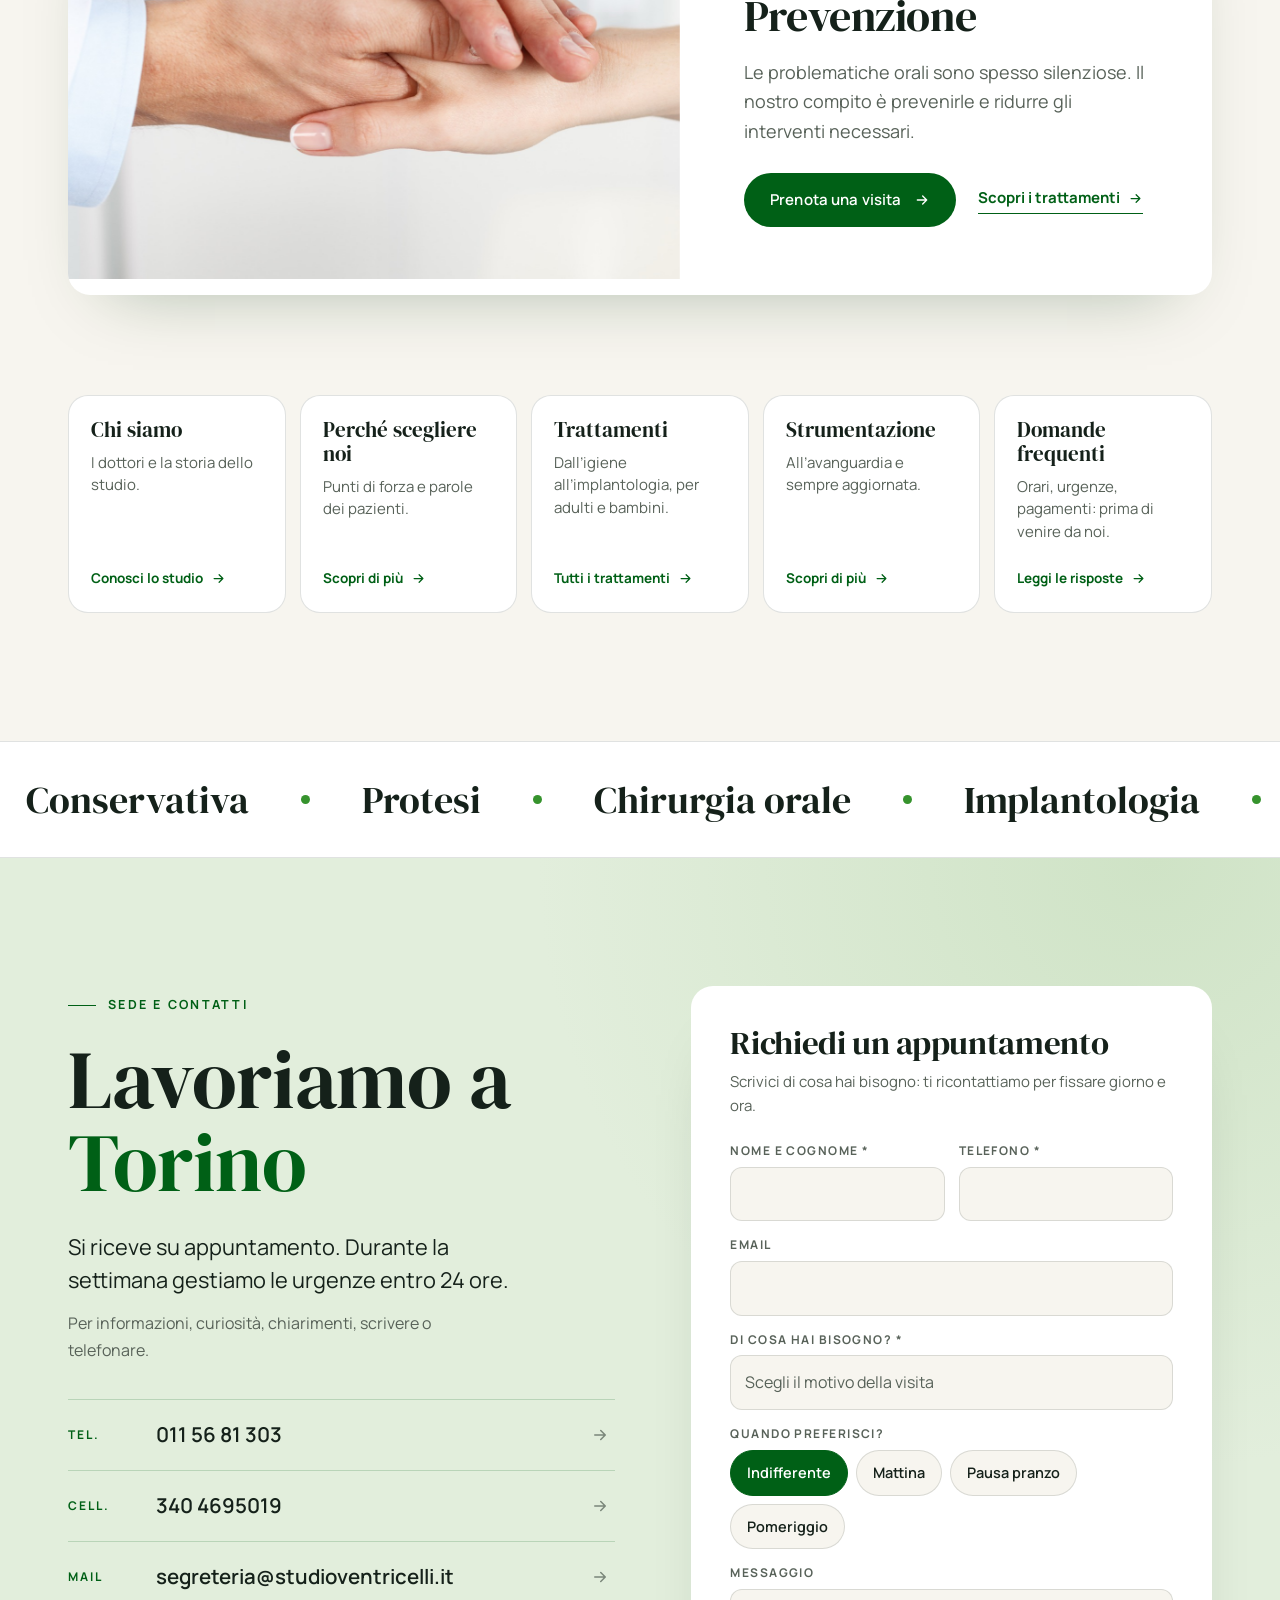
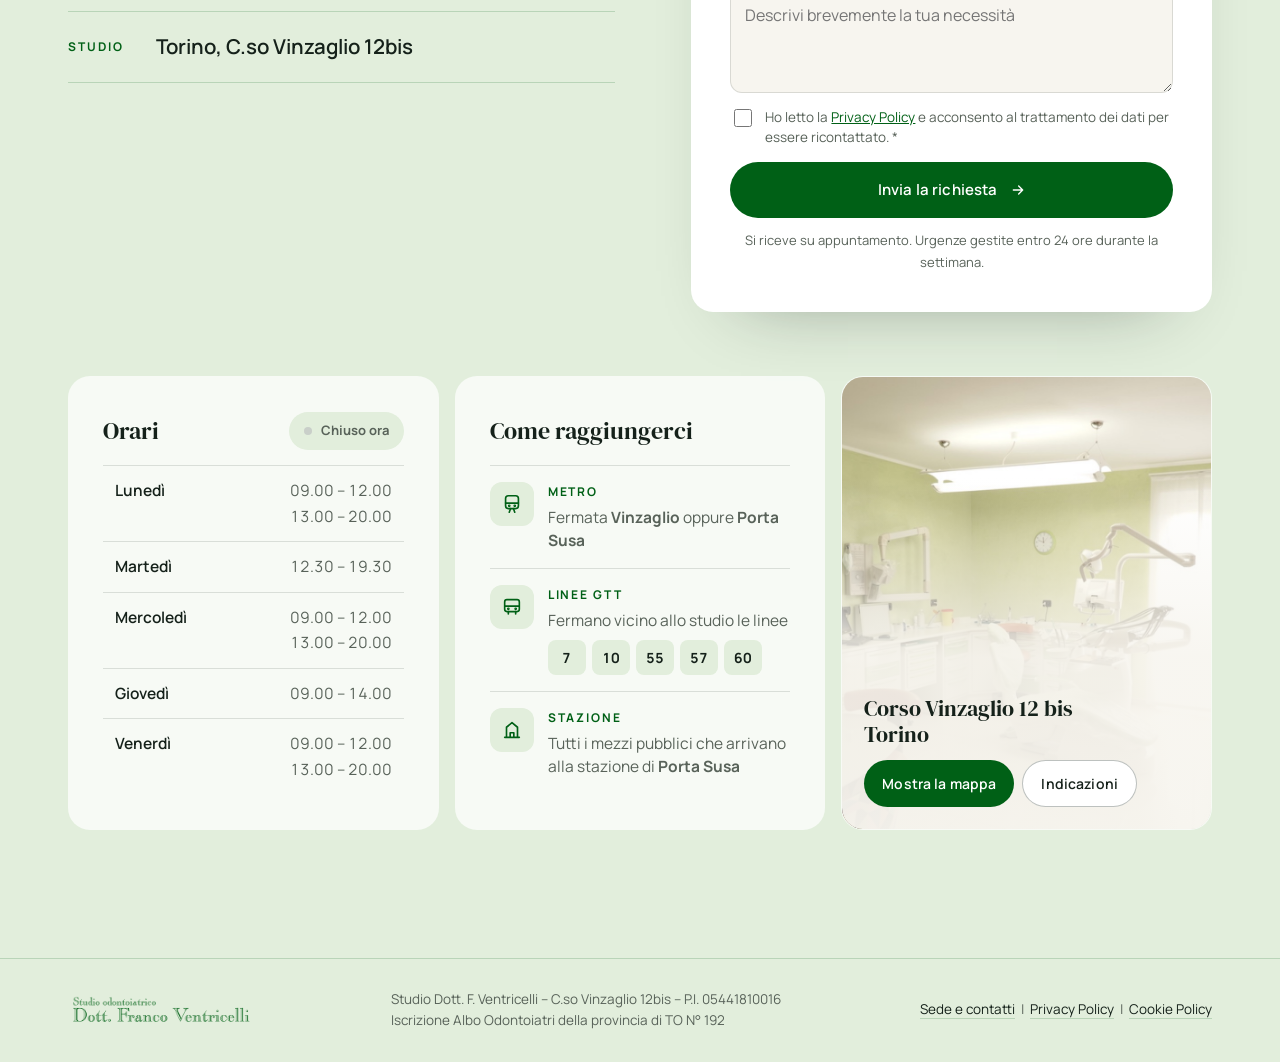
==== commit 3cee7bb4: "Verde chiaro sulle sezioni principali al posto del bianco Co-Authored-By: Claude Fable 5.2 <noreply@" ====
--- a/index.html
+++ b/index.html
@@ -12,12 +12,12 @@
 <meta property="og:locale" content="it_IT">
 <meta property="og:title" content="Dentista a Torino, Porta Susa | Studio odontoiatrico Dott. Franco Ventricelli">
 <meta property="og:description" content="Studio odontoiatrico a Torino in Corso Vinzaglio 12 bis, vicino a Porta Susa. Igiene, conservativa, protesi, implantologia, parodontologia, ortodonzia e pedodonzia. Si riceve su appuntamento, urgenze entro 24 ore.">
-<meta name="theme-color" content="#f7f5ef">
+<meta name="theme-color" content="#e2eedc">
 <script type="application/ld+json">{"@context": "https://schema.org", "@type": "Dentist", "name": "Studio odontoiatrico Dott. Franco Ventricelli", "url": "https://studioventricelli.it/", "telephone": "+390115681303", "email": "segreteria@studioventricelli.it", "vatID": "05441810016", "address": {"@type": "PostalAddress", "streetAddress": "Corso Vinzaglio 12 bis", "addressLocality": "Torino", "addressRegion": "TO", "addressCountry": "IT"}, "openingHoursSpecification": [{"@type": "OpeningHoursSpecification", "dayOfWeek": ["Monday", "Wednesday", "Friday"], "opens": "09:00", "closes": "12:00"}, {"@type": "OpeningHoursSpecification", "dayOfWeek": ["Monday", "Wednesday", "Friday"], "opens": "13:00", "closes": "20:00"}, {"@type": "OpeningHoursSpecification", "dayOfWeek": "Tuesday", "opens": "12:30", "closes": "19:30"}, {"@type": "OpeningHoursSpecification", "dayOfWeek": "Thursday", "opens": "09:00", "closes": "14:00"}], "employee": [{"@type": "Person", "name": "Franco Ventricelli", "jobTitle": "Odontoiatra"}, {"@type": "Person", "name": "Marco Ventricelli", "jobTitle": "Odontoiatra"}, {"@type": "Person", "name": "Cristina Jayme", "jobTitle": "Ortodontista"}]}</script>
 <link rel="preconnect" href="https://fonts.googleapis.com">
 <link rel="preconnect" href="https://fonts.gstatic.com" crossorigin>
 <link href="https://fonts.googleapis.com/css2?family=DM+Serif+Display&family=Manrope:wght@400;500;600;700&display=swap" rel="stylesheet">
-<link rel="stylesheet" href="style.css?v=9">
+<link rel="stylesheet" href="style.css?v=10">
 </head>
 <body>
 
@@ -233,6 +233,6 @@
 
 <a class="fab" id="fab" href="tel:+390115681303"><svg viewBox="0 0 24 24" fill="none" stroke="currentColor" stroke-width="2" stroke-linecap="round" stroke-linejoin="round"><path d="M22 16.92v3a2 2 0 0 1-2.18 2 19.79 19.79 0 0 1-8.63-3.07 19.5 19.5 0 0 1-6-6 19.79 19.79 0 0 1-3.07-8.67A2 2 0 0 1 4.11 2h3a2 2 0 0 1 2 1.72 12.84 12.84 0 0 0 .7 2.81 2 2 0 0 1-.45 2.11L8.09 9.91a16 16 0 0 0 6 6l1.27-1.27a2 2 0 0 1 2.11-.45 12.84 12.84 0 0 0 2.81.7A2 2 0 0 1 22 16.92z"/></svg>011 56 81 303</a>
 
-<script src="main.js?v=9"></script>
+<script src="main.js?v=10"></script>
 </body>
 </html>
--- a/style.css
+++ b/style.css
@@ -696,3 +696,32 @@
   .menu-open .logo img{filter:none!important}
 }
 @media (max-width:1020px){.card .more{opacity:.85}}
+
+/* ═════════ v10: verde chiaro ═════════ */
+/* Le sezioni che erano verde scuro tornano verdi, ma in tinta chiara. */
+:root{--sage:#e2eedc;--sage-2:#cfe3c6;--sage-line:rgba(0,96,22,.18)}
+.h2 em,.on-dark .h2 em,.hero h1 em,.contact h1 em,.contact h2 em,.quote .w.key{color:var(--green)}
+.hero{background:radial-gradient(80% 90% at 88% 10%,var(--sage-2),transparent 62%),var(--sage)}
+.page-hero{background:radial-gradient(70% 120% at 92% 0%,var(--sage-2),transparent 60%),var(--sage)}
+.trust{border-top-color:var(--sage-line)}
+.trust .wrap>div{border-left-color:var(--leaf)}
+.marquee span::after{background:var(--leaf)}
+.statement .mark{color:var(--leaf)}
+.contact{background:radial-gradient(80% 60% at 90% 0%,var(--sage-2),transparent 60%),var(--sage)}
+.c-rows,.c-rows a,.c-rows div.row{border-color:var(--sage-line)}
+.form{background:#fff;border-color:transparent}
+.field input,.field select,.field textarea,.chips span{background:var(--paper)}
+.chips input:checked+span{background:var(--green)}
+.panel-card{background:rgba(255,255,255,.72);border-color:transparent}
+.reach .ic,.badges span,.status,.hours li.today{background:var(--sage)}
+.reach .ic,.badges span,.status{border-color:transparent}
+.hours li.today{box-shadow:none}
+.book-band{background:var(--sage-2)}
+.book-band p{color:#3c4a3f}
+.book-band .btn-ghost,.hero .btn-ghost{background:rgba(255,255,255,.55);border-color:transparent}
+.book-band .btn-ghost:hover,.hero .btn-ghost:hover{background:#fff;color:var(--green)}
+.footer{background:var(--sage);border-top-color:var(--sage-line)}
+.footer a{border-bottom-color:var(--sage-line)}
+.header.solid{background:rgba(247,245,239,.92)}
+@media (max-width:1240px){.nav{background:var(--sage)}}
+.page-hero + .act{padding-top:clamp(36px,5vw,64px)}
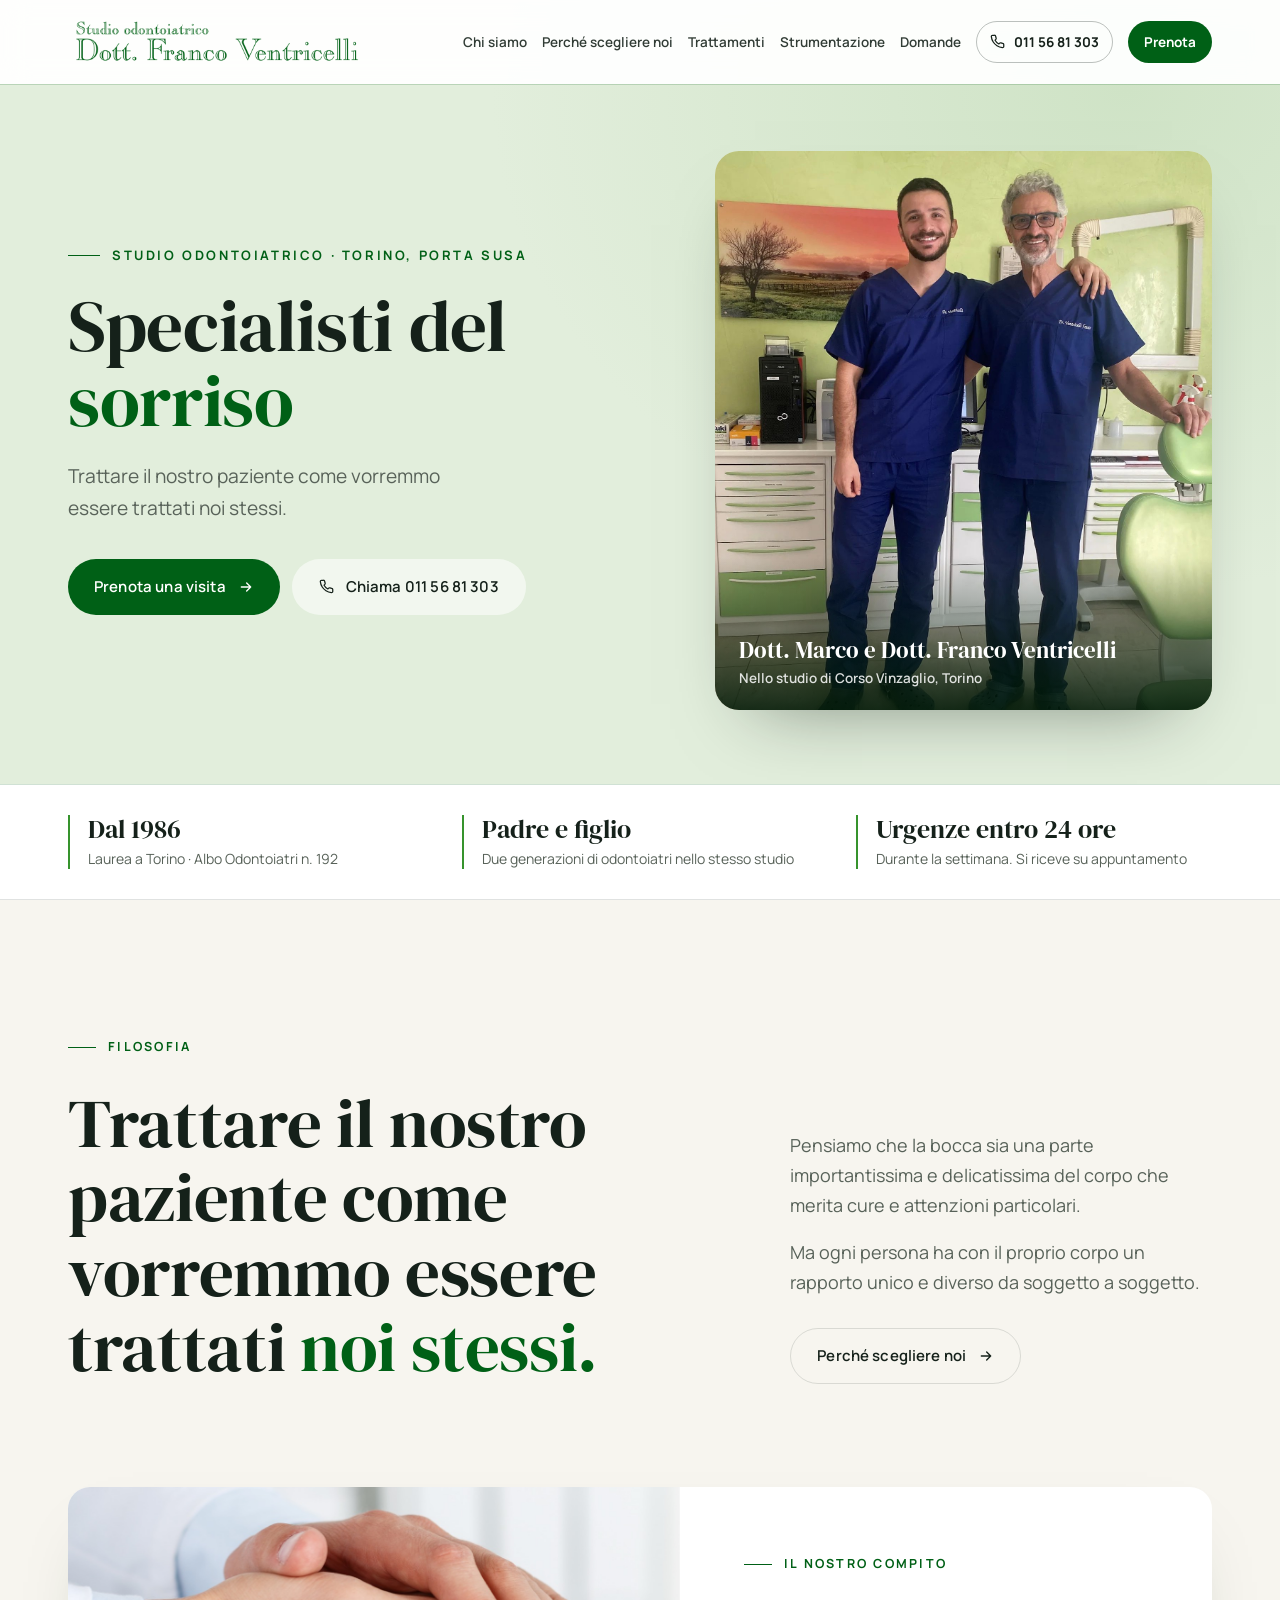
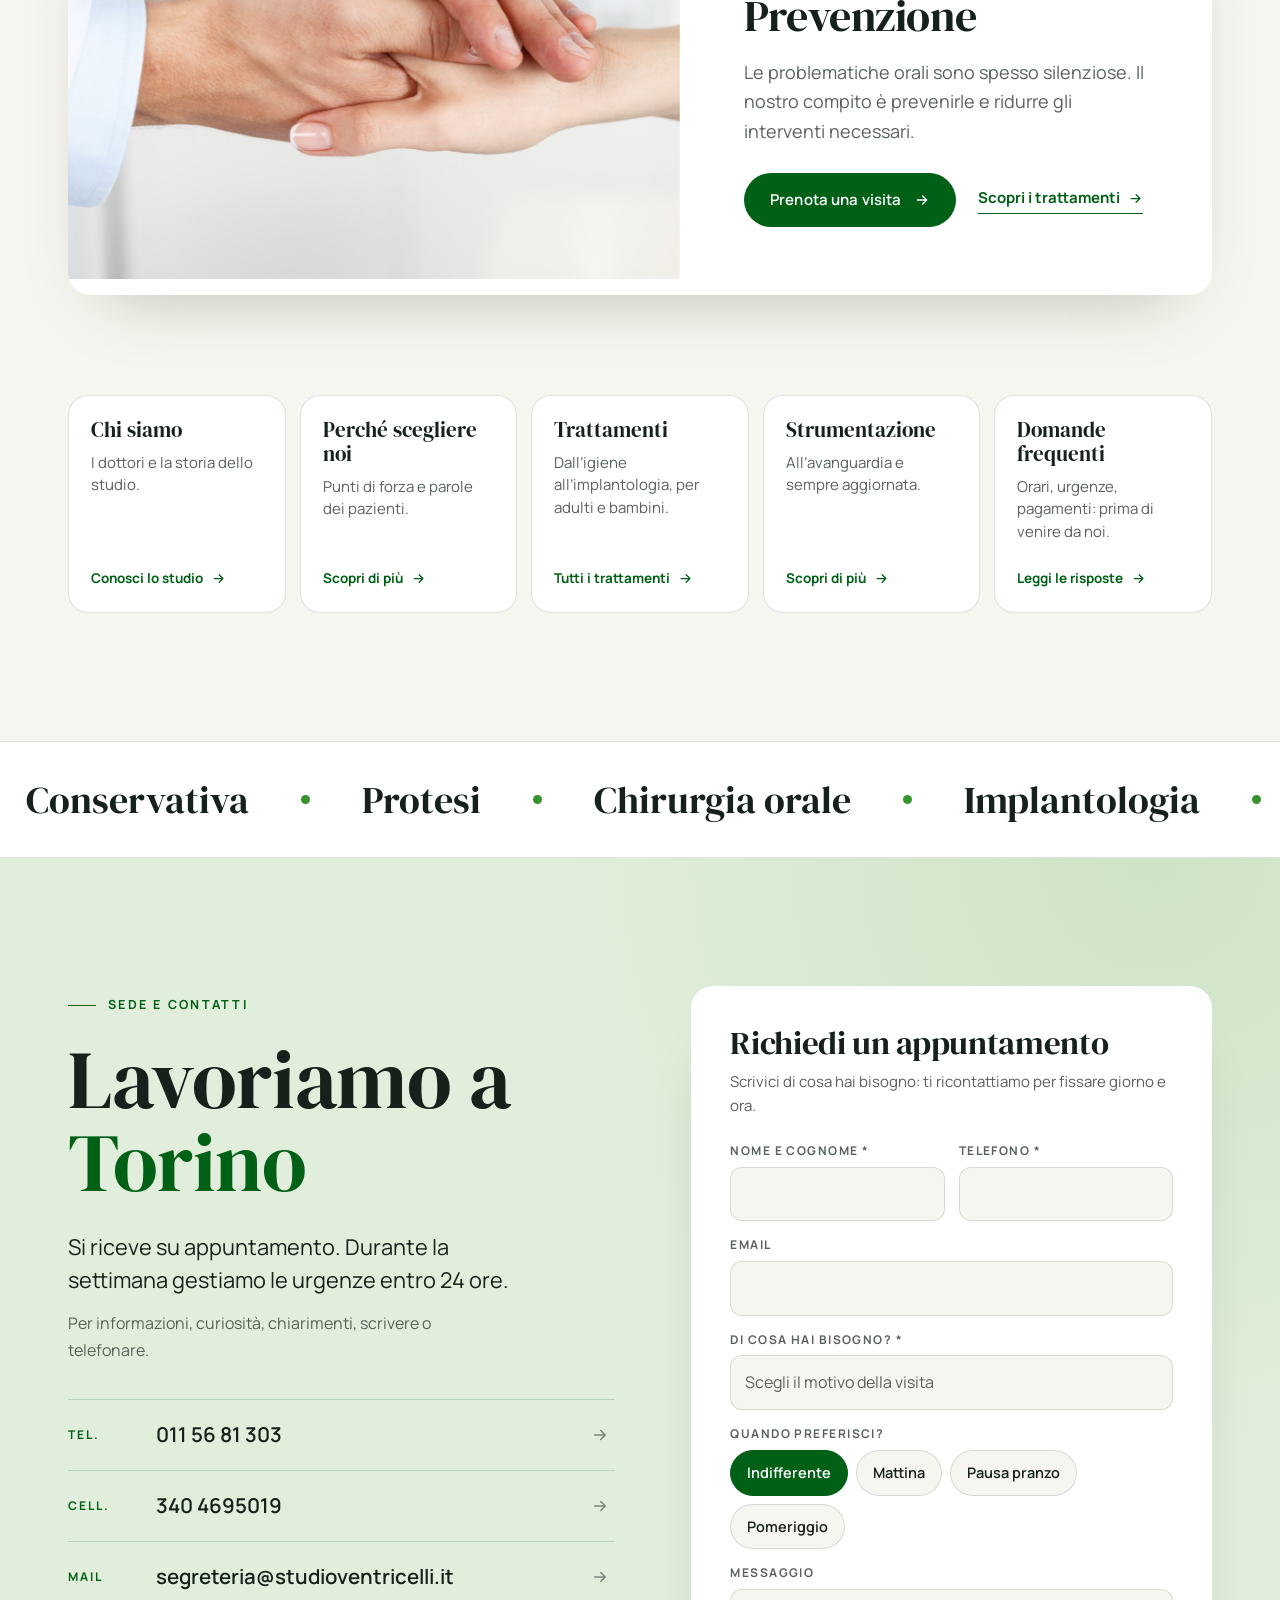
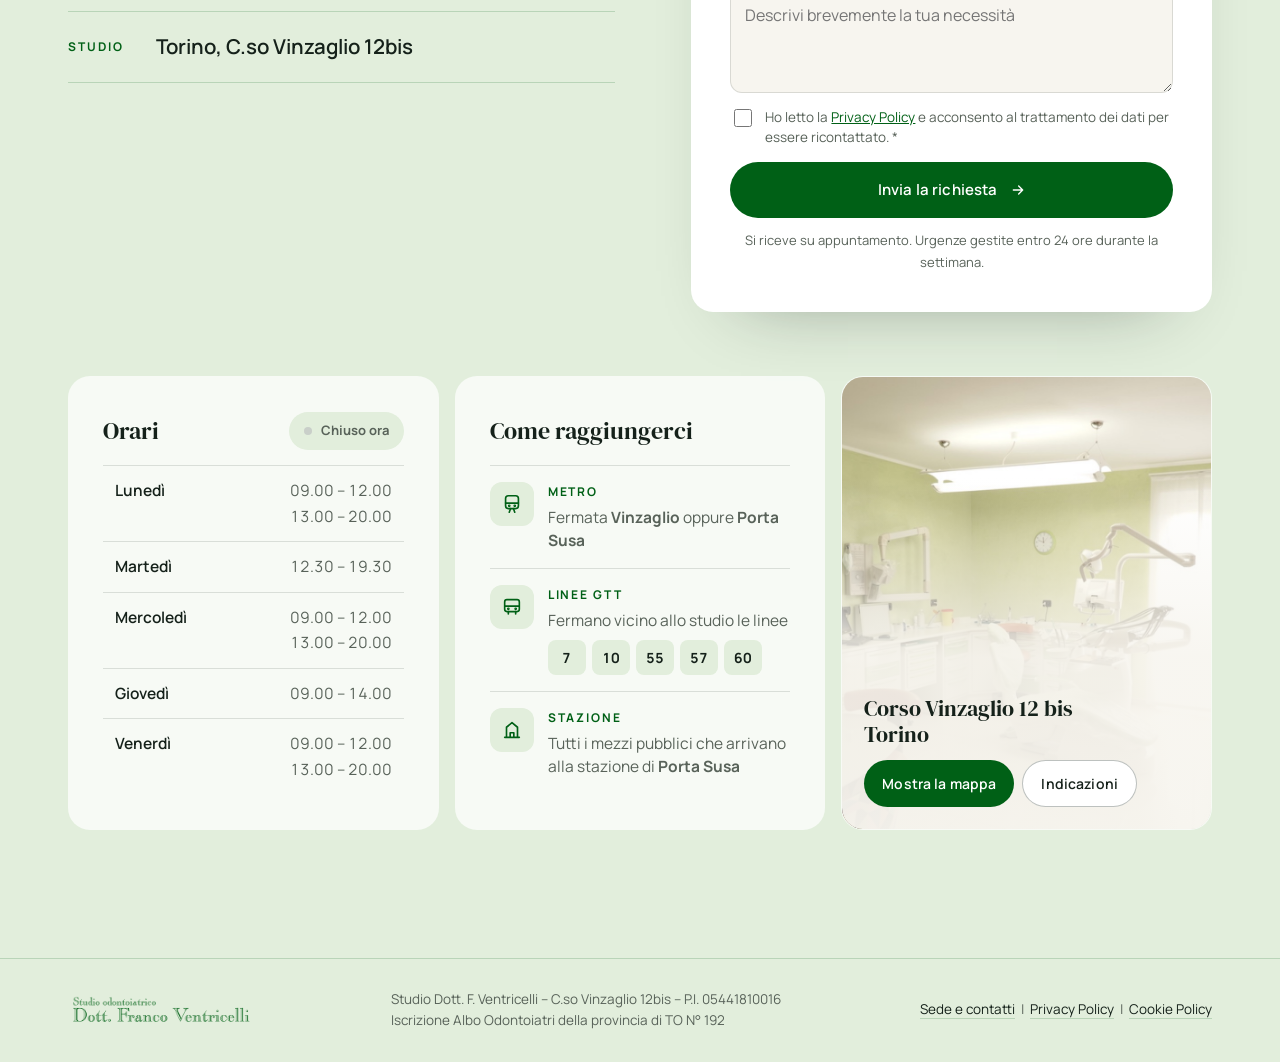
==== commit 9665b45f: "Header e fascia Dal 1986 su fondo bianco, staccati dall'hero Co-Authored-By: Claude Fable 5.2 <norep" ====
--- a/index.html
+++ b/index.html
@@ -12,12 +12,12 @@
 <meta property="og:locale" content="it_IT">
 <meta property="og:title" content="Dentista a Torino, Porta Susa | Studio odontoiatrico Dott. Franco Ventricelli">
 <meta property="og:description" content="Studio odontoiatrico a Torino in Corso Vinzaglio 12 bis, vicino a Porta Susa. Igiene, conservativa, protesi, implantologia, parodontologia, ortodonzia e pedodonzia. Si riceve su appuntamento, urgenze entro 24 ore.">
-<meta name="theme-color" content="#e2eedc">
+<meta name="theme-color" content="#ffffff">
 <script type="application/ld+json">{"@context": "https://schema.org", "@type": "Dentist", "name": "Studio odontoiatrico Dott. Franco Ventricelli", "url": "https://studioventricelli.it/", "telephone": "+390115681303", "email": "segreteria@studioventricelli.it", "vatID": "05441810016", "address": {"@type": "PostalAddress", "streetAddress": "Corso Vinzaglio 12 bis", "addressLocality": "Torino", "addressRegion": "TO", "addressCountry": "IT"}, "openingHoursSpecification": [{"@type": "OpeningHoursSpecification", "dayOfWeek": ["Monday", "Wednesday", "Friday"], "opens": "09:00", "closes": "12:00"}, {"@type": "OpeningHoursSpecification", "dayOfWeek": ["Monday", "Wednesday", "Friday"], "opens": "13:00", "closes": "20:00"}, {"@type": "OpeningHoursSpecification", "dayOfWeek": "Tuesday", "opens": "12:30", "closes": "19:30"}, {"@type": "OpeningHoursSpecification", "dayOfWeek": "Thursday", "opens": "09:00", "closes": "14:00"}], "employee": [{"@type": "Person", "name": "Franco Ventricelli", "jobTitle": "Odontoiatra"}, {"@type": "Person", "name": "Marco Ventricelli", "jobTitle": "Odontoiatra"}, {"@type": "Person", "name": "Cristina Jayme", "jobTitle": "Ortodontista"}]}</script>
 <link rel="preconnect" href="https://fonts.googleapis.com">
 <link rel="preconnect" href="https://fonts.gstatic.com" crossorigin>
 <link href="https://fonts.googleapis.com/css2?family=DM+Serif+Display&family=Manrope:wght@400;500;600;700&display=swap" rel="stylesheet">
-<link rel="stylesheet" href="style.css?v=10">
+<link rel="stylesheet" href="style.css?v=11">
 </head>
 <body>
 
@@ -233,6 +233,6 @@
 
 <a class="fab" id="fab" href="tel:+390115681303"><svg viewBox="0 0 24 24" fill="none" stroke="currentColor" stroke-width="2" stroke-linecap="round" stroke-linejoin="round"><path d="M22 16.92v3a2 2 0 0 1-2.18 2 19.79 19.79 0 0 1-8.63-3.07 19.5 19.5 0 0 1-6-6 19.79 19.79 0 0 1-3.07-8.67A2 2 0 0 1 4.11 2h3a2 2 0 0 1 2 1.72 12.84 12.84 0 0 0 .7 2.81 2 2 0 0 1-.45 2.11L8.09 9.91a16 16 0 0 0 6 6l1.27-1.27a2 2 0 0 1 2.11-.45 12.84 12.84 0 0 0 2.81.7A2 2 0 0 1 22 16.92z"/></svg>011 56 81 303</a>
 
-<script src="main.js?v=10"></script>
+<script src="main.js?v=11"></script>
 </body>
 </html>
--- a/style.css
+++ b/style.css
@@ -725,3 +725,11 @@
 .header.solid{background:rgba(247,245,239,.92)}
 @media (max-width:1240px){.nav{background:var(--sage)}}
 .page-hero + .act{padding-top:clamp(36px,5vw,64px)}
+
+/* v11: header e fascia "Dal 1986" staccati dal blocco centrale dell'hero */
+.header{background:rgba(255,255,255,.94);backdrop-filter:blur(14px) saturate(1.3);-webkit-backdrop-filter:blur(14px) saturate(1.3);box-shadow:0 1px 0 var(--sage-line)}
+.header.solid{background:rgba(255,255,255,.94);box-shadow:0 1px 0 var(--line),0 12px 30px -24px rgba(21,33,26,.35)}
+.trust{background:#fff;border-top:1px solid var(--sage-line);border-bottom:1px solid var(--line)}
+.trust .wrap{padding-block:30px}
+.hero-main{padding-top:132px;padding-bottom:56px}
+@media (max-width:1020px){.hero-main{padding-top:104px;padding-bottom:40px}}
